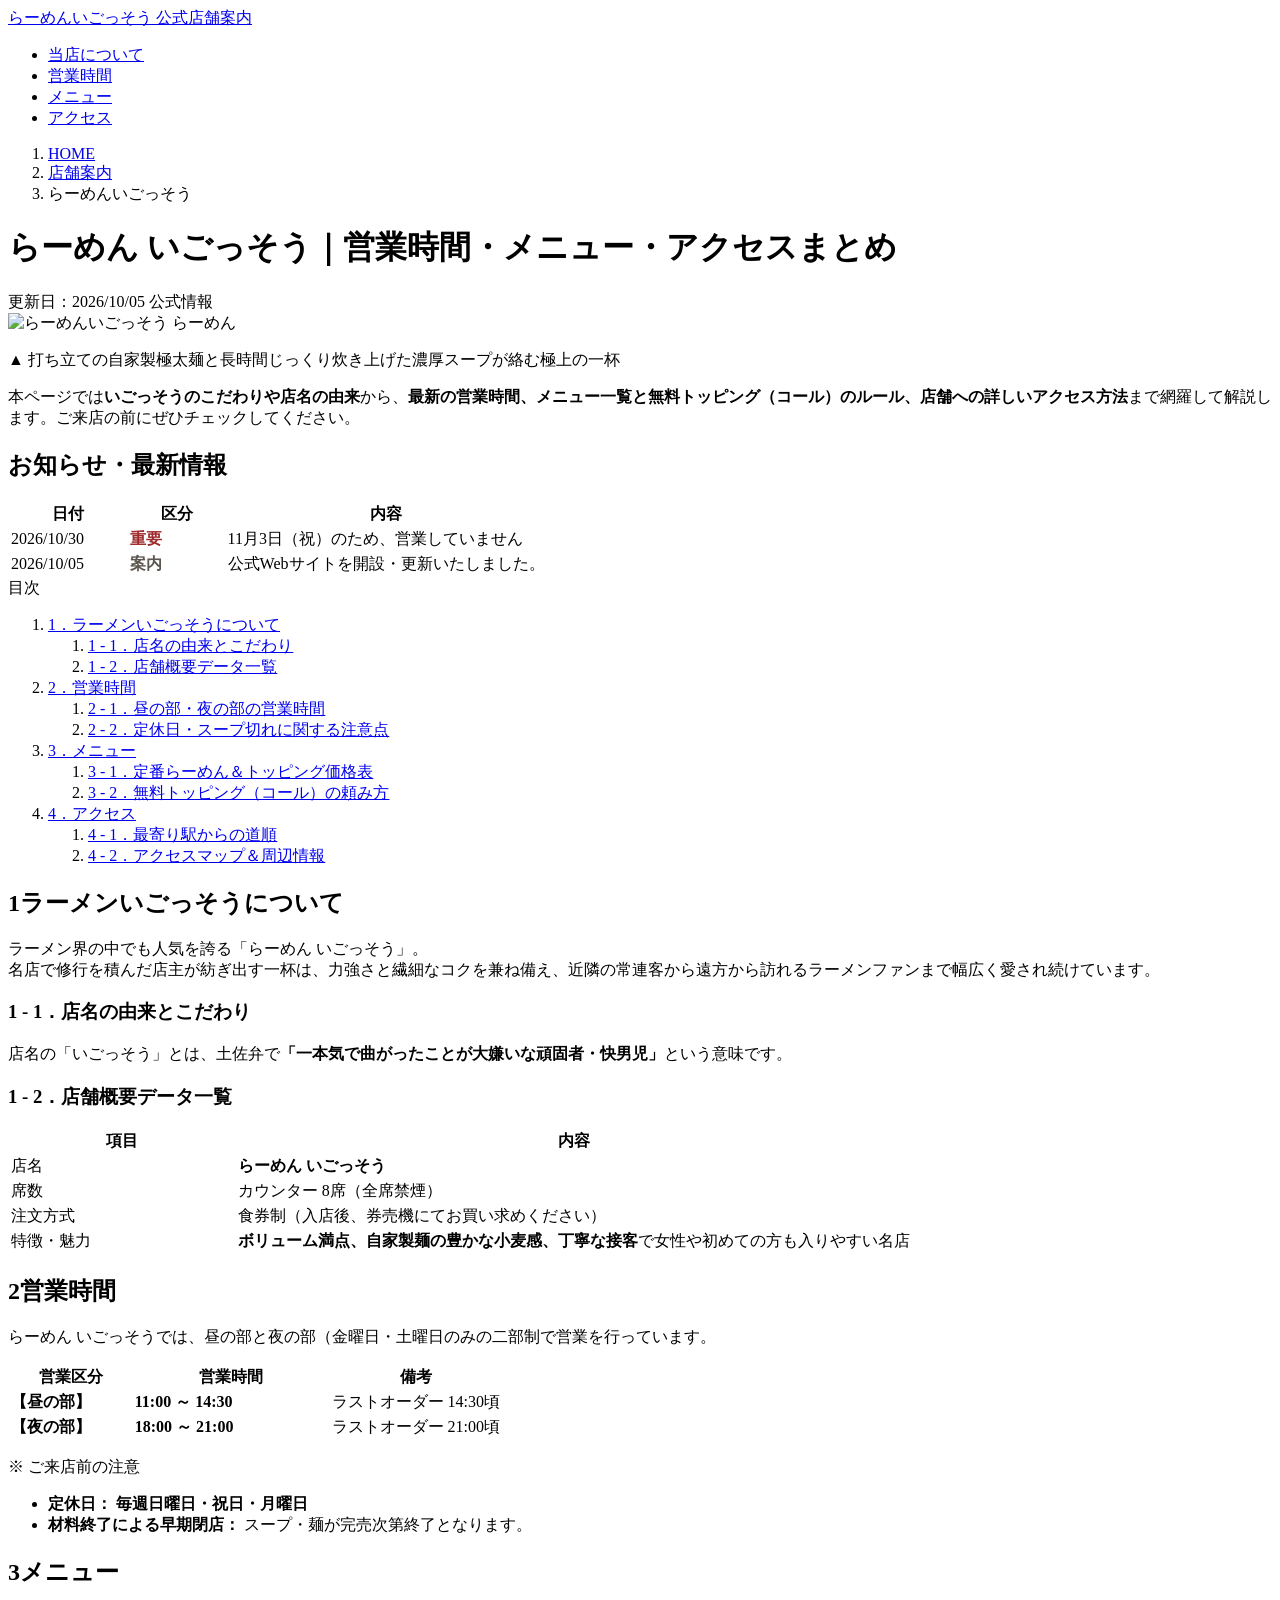
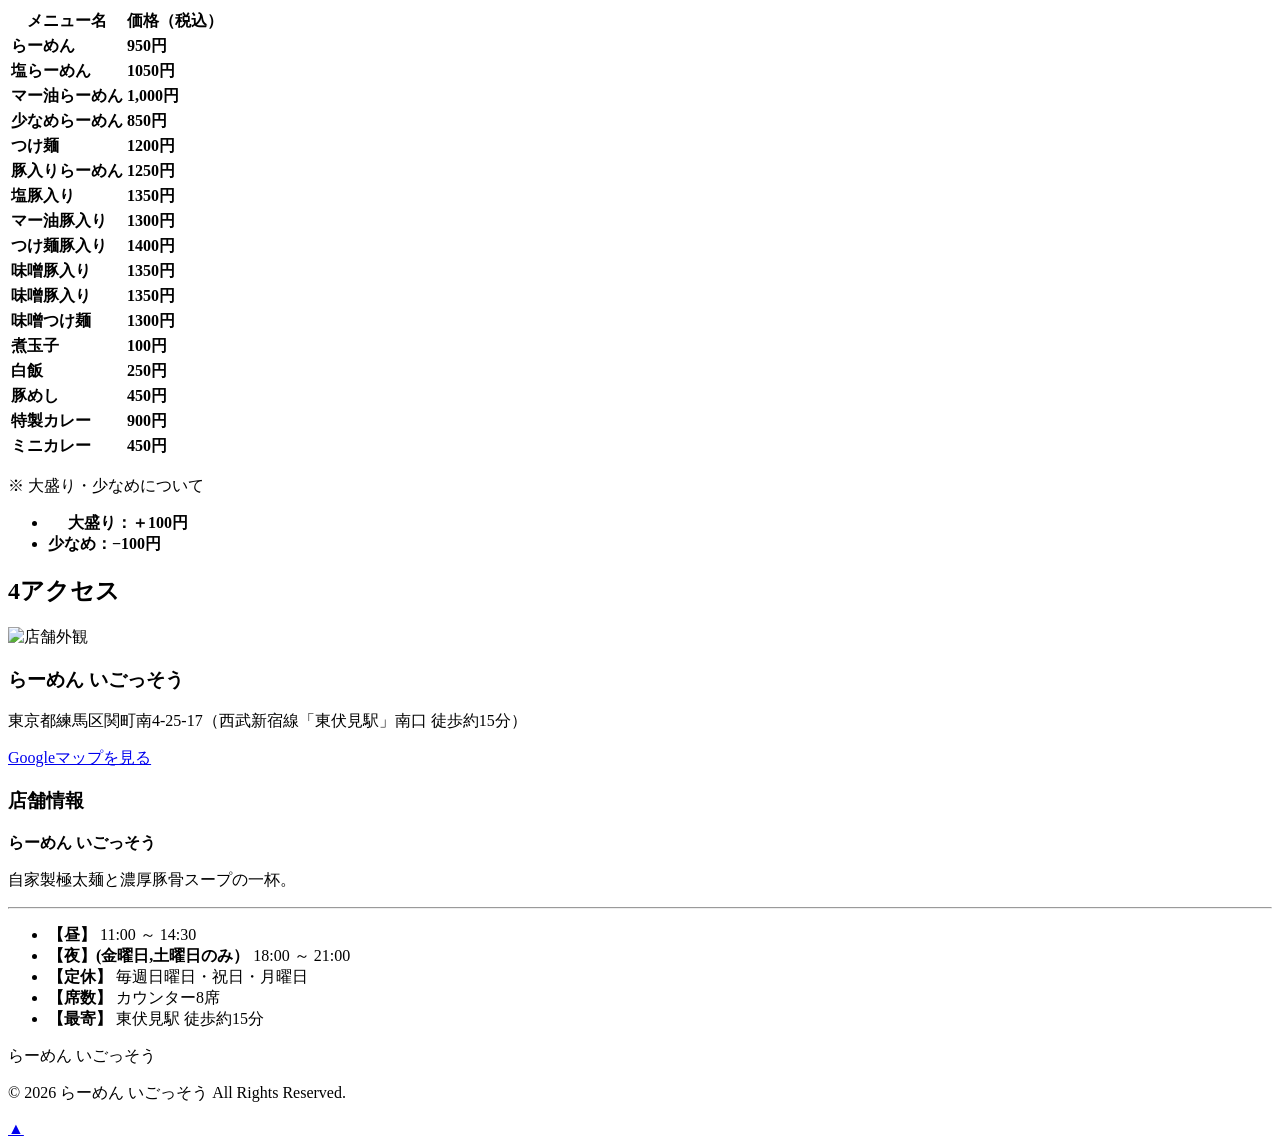
==== index.html @ 0388f0ac "Add files via upload" ====
<!DOCTYPE html>
<html lang="ja">
<head>
  <meta charset="UTF-8">
  <meta name="viewport" content="width=device-width, initial-scale=1.0">
  <meta name="description" content="ラーメンいごっそうの公式webサイトです。営業時間、メニュー、アクセス情報、その他臨時休業についての情報を提供します">
  <!-- ▼ ここを rel="stylesheet" に直しました！ ▼ -->
  <link rel="stylesheet" href="test.css">
  <title>らーめんいごっそう│営業時間・メニュー・アクセス公式案内</title>
</head>
<body>

  <header class="site-header">
    <div class="header-inner">
      <div class="site-logo">
        <a href="#">らーめんいごっそう <span class="logo-sub">公式店舗案内</span></a>
      </div>
      <nav class="header-nav">
        <ul>
          <li><a href="#topic-001">当店について</a></li>
          <li><a href="#topic-002">営業時間</a></li>
          <li><a href="#topic-003">メニュー</a></li>
          <li><a href="#topic-004">アクセス</a></li>
        </ul>
      </nav>
    </div>
  </header>

  <div class="wrapper">
    <main role="main" class="main-content">

      <!-- パンくずリスト -->
      <nav aria-label="breadcrumb">
        <ol class="breadcrumb">
          <li><a href="#">HOME</a></li>
          <li><a href="#">店舗案内</a></li>
          <li class="active">らーめんいごっそう</li>
        </ol>
      </nav>

      <h1 class="entry-title"><b>らーめん いごっそう｜営業時間・メニュー・アクセスまとめ</b></h1>

      <div class="entry-meta">
        <span class="meta-date">更新日：2026/10/05</span>
        <span class="meta-badge">公式情報</span>
      </div>

      <!-- アイキャッチ画像 -->
      <div class="eyecatch-image">
        <img src="https://cdn-ak.f.st-hatena.com/images/fotolife/t/thyself2005/20170317/20170317173328.jpg" alt="らーめんいごっそう らーめん">
        <p class="img-caption">▲ 打ち立ての自家製極太麺と長時間じっくり炊き上げた濃厚スープが絡む極上の一杯</p>
      </div>

      <div class="lead-box">
        <p>本ページでは<span class="highlight-red"><b>いごっそうのこだわりや店名の由来</b></span>から、<span class="highlight-red"><b>最新の営業時間、メニュー一覧と無料トッピング（コール）のルール、店舗への詳しいアクセス方法</b></span>まで網羅して解説します。ご来店の前にぜひチェックしてください。</p>
      </div>

   <div id="topic-news" class="anchor-target"></div>
      <h2 class="column-h2"><b>お知らせ・最新情報</b></h2>
      <div class="section-body">
        <div class="table-container">
          <table class="websitebuilder">
            <thead>
              <tr>
                <th style="width: 22%;">日付</th>
                <th style="width: 18%;">区分</th>
                <th>内容</th>
              </tr>
            </thead>
            <tbody>
              <!-- 【更新用】新しいお知らせはここ（tr）をコピーして一番上に追加してください -->
              <tr>
                <td><span class="meta-date">2026/10/30</span></td>
                <td><strong style="color:#9e2a2b">重要</span></td>
                <td>11月3日（祝）のため、営業していません</td>
              </tr>
              <!-- 【お知らせ 2件目】 -->
              
              <!-- 【お知らせ 3件目】 -->
              <tr>
                <td><span class="meta-date">2026/10/05</span></td>
                <td><strong style="color:#5c5750">案内</span></td>
                <td>公式Webサイトを開設・更新いたしました。</td>
              </tr>
            </tbody>
          </table>
        </div>
      </div>
      <!-- お知らせ欄-->         

      <!-- 目次 -->
      <div class="anchor-menu">
        <div class="mokuji-title">目次</div>
        <ol class="mokuji-list">
          <li>
            <a href="#topic-001">1．ラーメンいごっそうについて</a>
            <ol class="sub-menu">
              <li><a href="#topic-001-1">1 - 1．店名の由来とこだわり</a></li>
              <li><a href="#topic-001-2">1 - 2．店舗概要データ一覧</a></li>
            </ol>
          </li>
          <li>
            <a href="#topic-002">2．営業時間</a>
            <ol class="sub-menu">
              <li><a href="#topic-002-1">2 - 1．昼の部・夜の部の営業時間</a></li>
              <li><a href="#topic-002-2">2 - 2．定休日・スープ切れに関する注意点</a></li>
            </ol>
          </li>
          <li>
            <a href="#topic-003">3．メニュー</a>
            <ol class="sub-menu">
              <li><a href="#topic-003-1">3 - 1．定番らーめん＆トッピング価格表</a></li>
              <li><a href="#topic-003-2">3 - 2．無料トッピング（コール）の頼み方</a></li>
            </ol>
          </li>
          <li>
            <a href="#topic-004">4．アクセス</a>
            <ol class="sub-menu">
              <li><a href="#topic-004-1">4 - 1．最寄り駅からの道順</a></li>
              <li><a href="#topic-004-2">4 - 2．アクセスマップ＆周辺情報</a></li>
            </ol>
          </li>
        </ol>
      </div>

      <!-- 01 ラーメンいごっそうについて -->
      <div id="topic-001" class="anchor-target"></div>
      <h2 class="column-h2"><span>1</span><b>ラーメンいごっそうについて</b></h2>
      <div class="section-body">
        <p class="article-text">
          ラーメン界の中でも人気を誇る「らーめん いごっそう」。<br>
          名店で修行を積んだ店主が紡ぎ出す一杯は、力強さと繊細なコクを兼ね備え、近隣の常連客から遠方から訪れるラーメンファンまで幅広く愛され続けています。
        </p>

        <h3 id="topic-001-1" class="column-h3"><b>1 - 1．店名の由来とこだわり</b></h3>
        <p class="article-text">
          店名の「いごっそう」とは、土佐弁で<span class="highlight-red"><b>「一本気で曲がったことが大嫌いな頑固者・快男児」</b></span>という意味です。
        </p>

        <h3 id="topic-001-2" class="column-h3"><b>1 - 2．店舗概要データ一覧</b></h3>
        <div class="table-container">
          <table class="websitebuilder">
            <thead>
              <tr>
                <th style="width: 25%;">項目</th>
                <th>内容</th>
              </tr>
            </thead>
            <tbody>
              <tr>
                <td>店名</td>
                <td><strong>らーめん いごっそう</strong></td>
              </tr>
              <tr>
                <td>席数</td>
                <td>カウンター 8席（全席禁煙）</td>
              </tr>
              <tr>
                <td>注文方式</td>
                <td>食券制（入店後、券売機にてお買い求めください）</td>
              </tr>
              <tr>
                <td>特徴・魅力</td>
                <td><span class="highlight-red"><b>ボリューム満点、自家製麺の豊かな小麦感、丁寧な接客</b></span>で女性や初めての方も入りやすい名店</td>
              </tr>
            </tbody>
          </table>
        </div>
      </div>

      <!-- 02 営業時間 -->
      <div id="topic-002" class="anchor-target"></div>
      <h2 class="column-h2"><span>2</span><b>営業時間</b></h2>
      <div class="section-body">
        <p class="article-text">
          らーめん いごっそうでは、昼の部と夜の部（金曜日・土曜日のみの二部制で営業を行っています。
        </p>

        <div class="table-container">
          <table class="websitebuilder">
            <thead>
              <tr>
                <th style="width: 25%;">営業区分</th>
                <th style="width: 40%;">営業時間</th>
                <th>備考</th>
              </tr>
            </thead>
            <tbody>
              <tr>
                <td><strong>【昼の部】</strong></td>
                <td><span class="text-large"><strong>11:00  ～ 14:30</strong></span></td>
                <td>ラストオーダー 14:30頃</td>
              </tr>
              <tr>
                <td><strong>【夜の部】</strong></td>
                <td><span class="text-large"><strong>18:00 ～ 21:00</strong></span></td>
                <td>ラストオーダー 21:00頃</td>
              </tr>
            </tbody>
          </table>
        </div>

        <div class="callout-box warning">
          <p class="callout-title">※ ご来店前の注意</p>
          <ul class="callout-list">
            <li><strong>定休日：</strong> <span class="highlight-red"><b>毎週日曜日・祝日・月曜日</b></span></li>
            <li><strong>材料終了による早期閉店：</strong> スープ・麺が完売次第終了となります。</li>
          </ul>
        </div>
      </div>

      <!-- 03 メニュー -->
      <div id="topic-003" class="anchor-target"></div>
      <h2 class="column-h2"><span>3</span><b>メニュー</b></h2>
      <div class="section-body">
        <div class="table-container">
          <table class="websitebuilder">
            <thead>
              <tr>
                <th>メニュー名</th>
                <th>価格（税込）</th>
              </tr>
            </thead>
            <tbody>
              <tr>
                <td><strong>らーめん</strong></td>
                <td><strong class="price-text">950円</strong></td> 
              </tr>
              <tr>
              <td><strong>塩らーめん</strong></td>
                <td><strong class="price-text">1050円</strong></td>
              </tr>
              <tr>
                <td><strong>マー油らーめん</strong></td>
                <td><strong class="price-text">1,000円</strong></td>
              </tr>
              <tr>
                <td><strong>少なめらーめん</strong></td>
                <td><strong class="price-text">
                  850円</strong></td>
              </tr>
              <tr>
                <td><strong>つけ麺</strong></td>
                <td><strong class="price-text">1200円</strong></td>
              </tr>
              <tr>
                <td><strong>豚入りらーめん</strong></td>
                <td><strong class="price-text">1250円</strong></td> 
              </tr>
              <tr>
                <td><strong>塩豚入り</strong></td>
                <td><strong class="price-text">1350円</strong></td> 
              </tr>
              <tr>
                <td><strong>マー油豚入り</strong></td>
                <td><strong class="price-text">1300円</strong></td> 
              </tr>
              <tr>
                <td><strong>つけ麺豚入り</strong></td>
                <td><strong class="price-text">1400円</strong></td> 
              </tr>
              <tr>
                <td><strong>味噌豚入り</strong></td>
                <td><strong class="price-text">1350円</strong></td> 
              </tr>
              <tr>
                <td><strong>味噌豚入り</strong></td>
                <td><strong class="price-text">1350円</strong></td> 
              </tr>
              <tr>
                <td><strong>味噌つけ麺</strong></td>
                <td><strong class="price-text">1300円</strong></td> 
              </tr>
              <tr>
                <td><strong>煮玉子</strong></td>
                <td><strong class="price-text">100円</strong></td> 
              </tr>
              <tr>
                <td><strong>白飯</strong></td>
                <td><strong class="price-text">250円</strong></td> 
              </tr>
              <tr>
                <td><strong>豚めし</strong></td>
                <td><strong class="price-text">450円</strong></td> 
              </tr>
              <tr>
                <td><strong>特製カレー</strong></td>
                <td><strong class="price-text">900円</strong></td> 
              </tr>
              <tr>
                <td><strong>ミニカレー</strong></td>
                <td><strong class="price-text">450円</strong></td> 
              </tr>
            </tbody>
          </table>
        </div>
      </div>

<div class="callout-box warning">
          <p class="callout-title">※ 大盛り・少なめについて</p>
          <ul class="callout-list">
            <li><strong class="prie red">　
            
            大盛り：＋100円</strong> </li>
            <li><strong class="price red">少なめ：−100円</strong> </li>
          </ul>
        </div>
      

      <!-- 04 アクセス -->
      <div id="topic-004" class="anchor-target"></div>
      <h2 class="column-h2"><span>4</span><b>アクセス</b></h2>
      <div class="section-body">
        <div class="map-card">
          <div class="map-card-inner">
            <div class="map-icon">
  <img src="https://kannasekkotuin.com/wp-content/uploads/2025/03/1dcb89fc97771aee9d8a23d0d60f85a1-scaled.jpg"
 alt="店舗外観">
</div>
            <div class="map-text">
              <h3>らーめん いごっそう</h3>
              <p>東京都練馬区関町南4-25-17（西武新宿線「東伏見駅」南口 徒歩約15分）</p>
            </div>
            <a href="https://maps.google.com/?q=東京都練馬区関町南4－25－17+らーめんいごっそう" target="_blank" rel="noopener noreferrer" class="btn-primary">Googleマップを見る</a>
          </div>
        </div>
      </div>

    </main>

    <!-- サイドバー -->
    <aside class="sidebar">
      <div class="sidebar-widget shop-widget">
        <h3 class="widget-title">店舗情報</h3>
        <p class="shop-name"><strong>らーめん いごっそう</strong></p>
        <p class="shop-desc">自家製極太麺と濃厚豚骨スープの一杯。</p>
        <hr>
        <ul class="shop-summary-list">
          <li><strong>【昼】</strong> 11:00 ～ 14:30</li>
          <li><strong>【夜】(金曜日,土曜日のみ）</strong> 18:00 ～ 21:00</li>
          <li><strong>【定休】</strong> 毎週日曜日・祝日・月曜日</li>
          <li><strong>【席数】</strong> カウンター8席</li>
          <li><strong>【最寄】</strong> 東伏見駅 徒歩約15分</li>
        </ul>
      </div>
    </aside>
  </div>

  <footer class="site-footer">
    <div class="footer-inner">
      <p class="footer-title">らーめん いごっそう</p>
      <p class="copyright">&copy; 2026 らーめん いごっそう All Rights Reserved.</p>
    </div>
  </footer>

  <a href="#" class="back-to-top" aria-label="ページトップへ戻る">▲</a>
<script>
  window.addEventListener('scroll', () => {
    const backToTopBtn = document.querySelector('.back-to-top');
    if (backToTopBtn) {
      if (window.scrollY > 300) {
        backToTopBtn.classList.add('is-active');
      } else {
        backToTopBtn.classList.remove('is-active');
      }
    }
  });
</script>
</body>
</html>
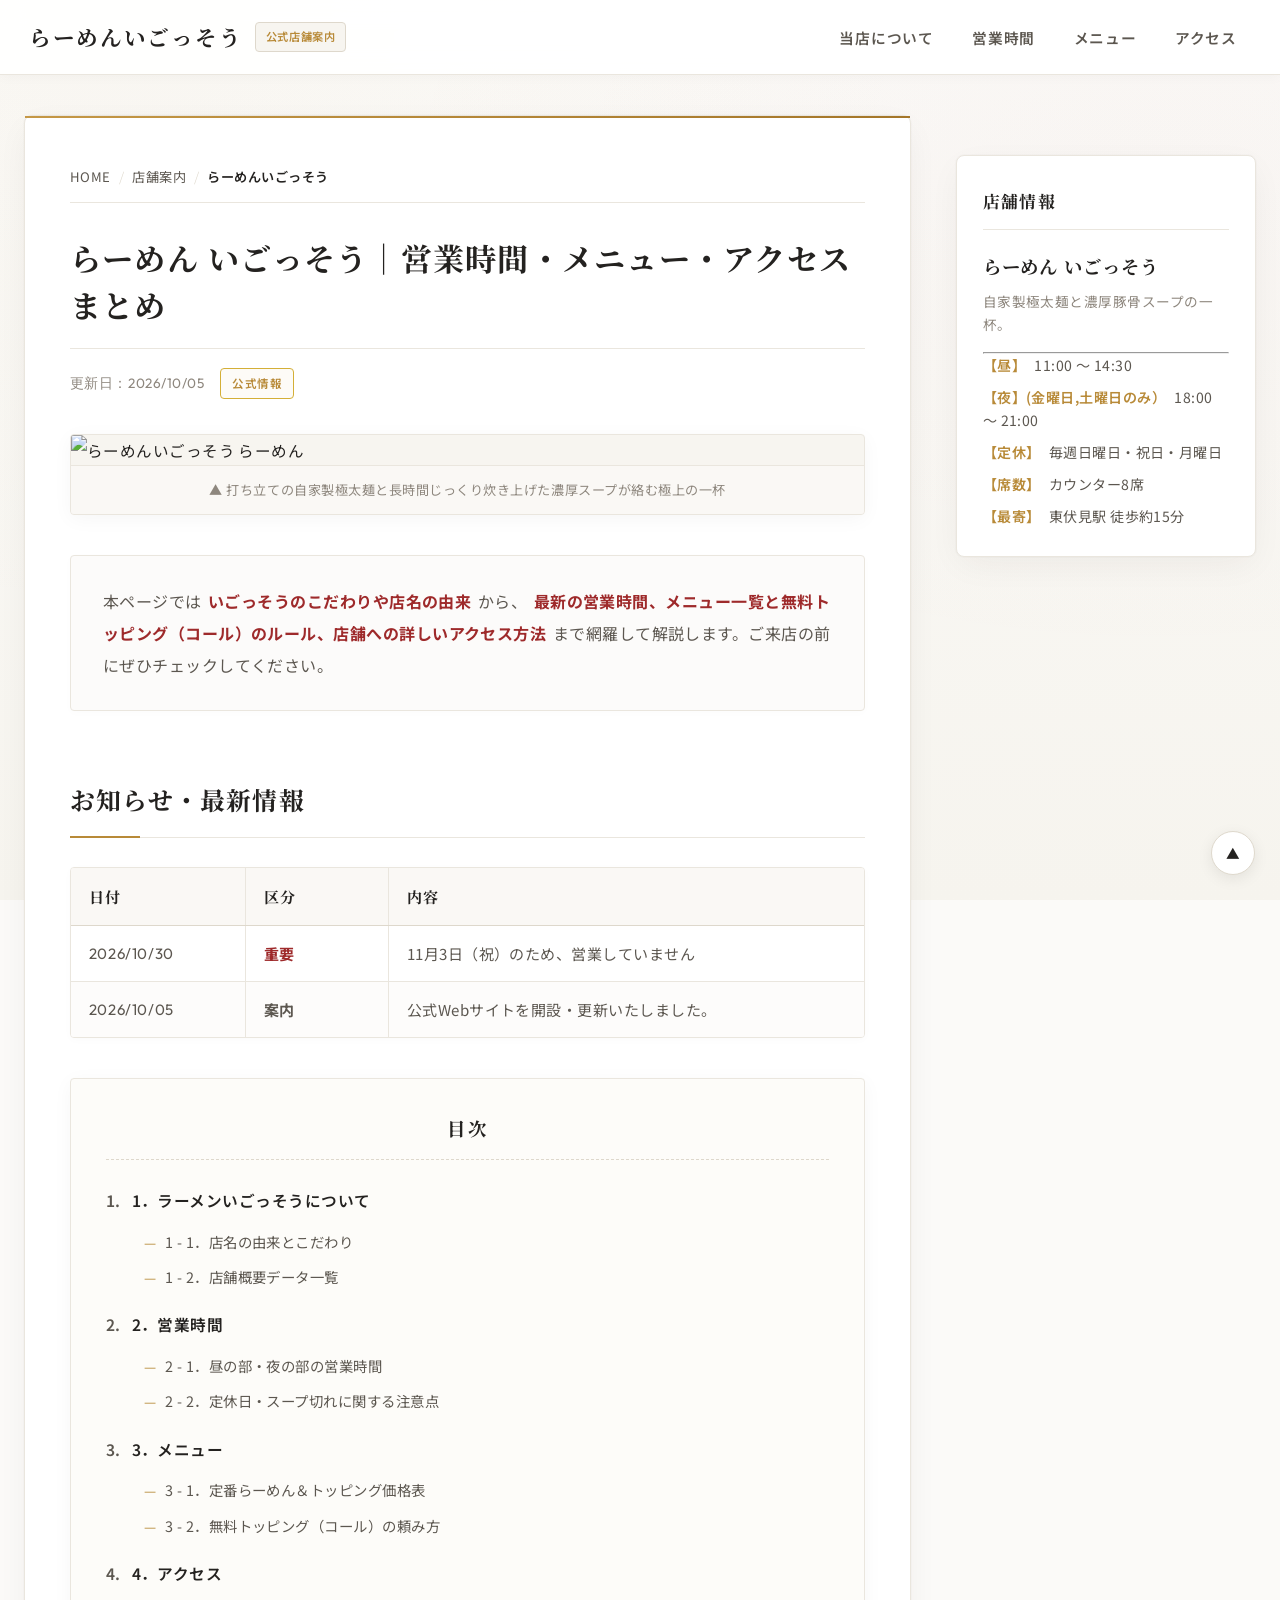
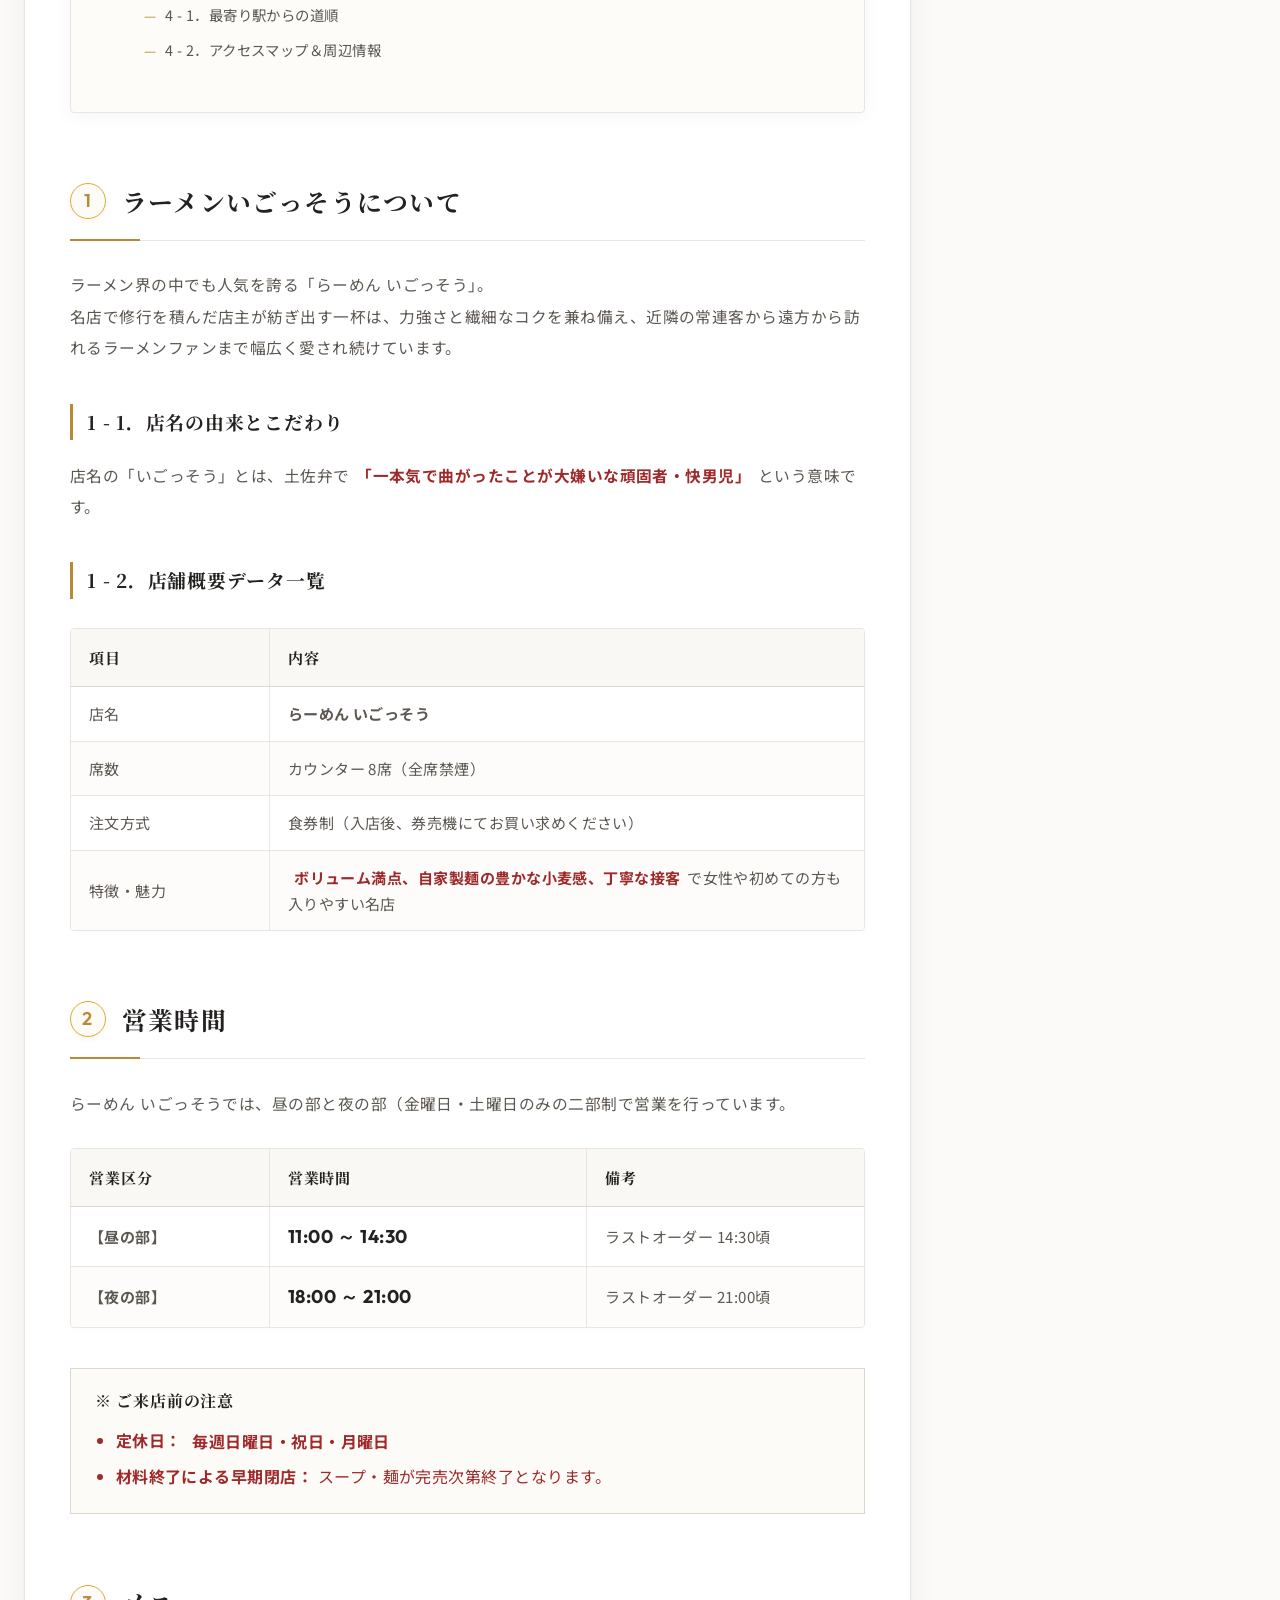
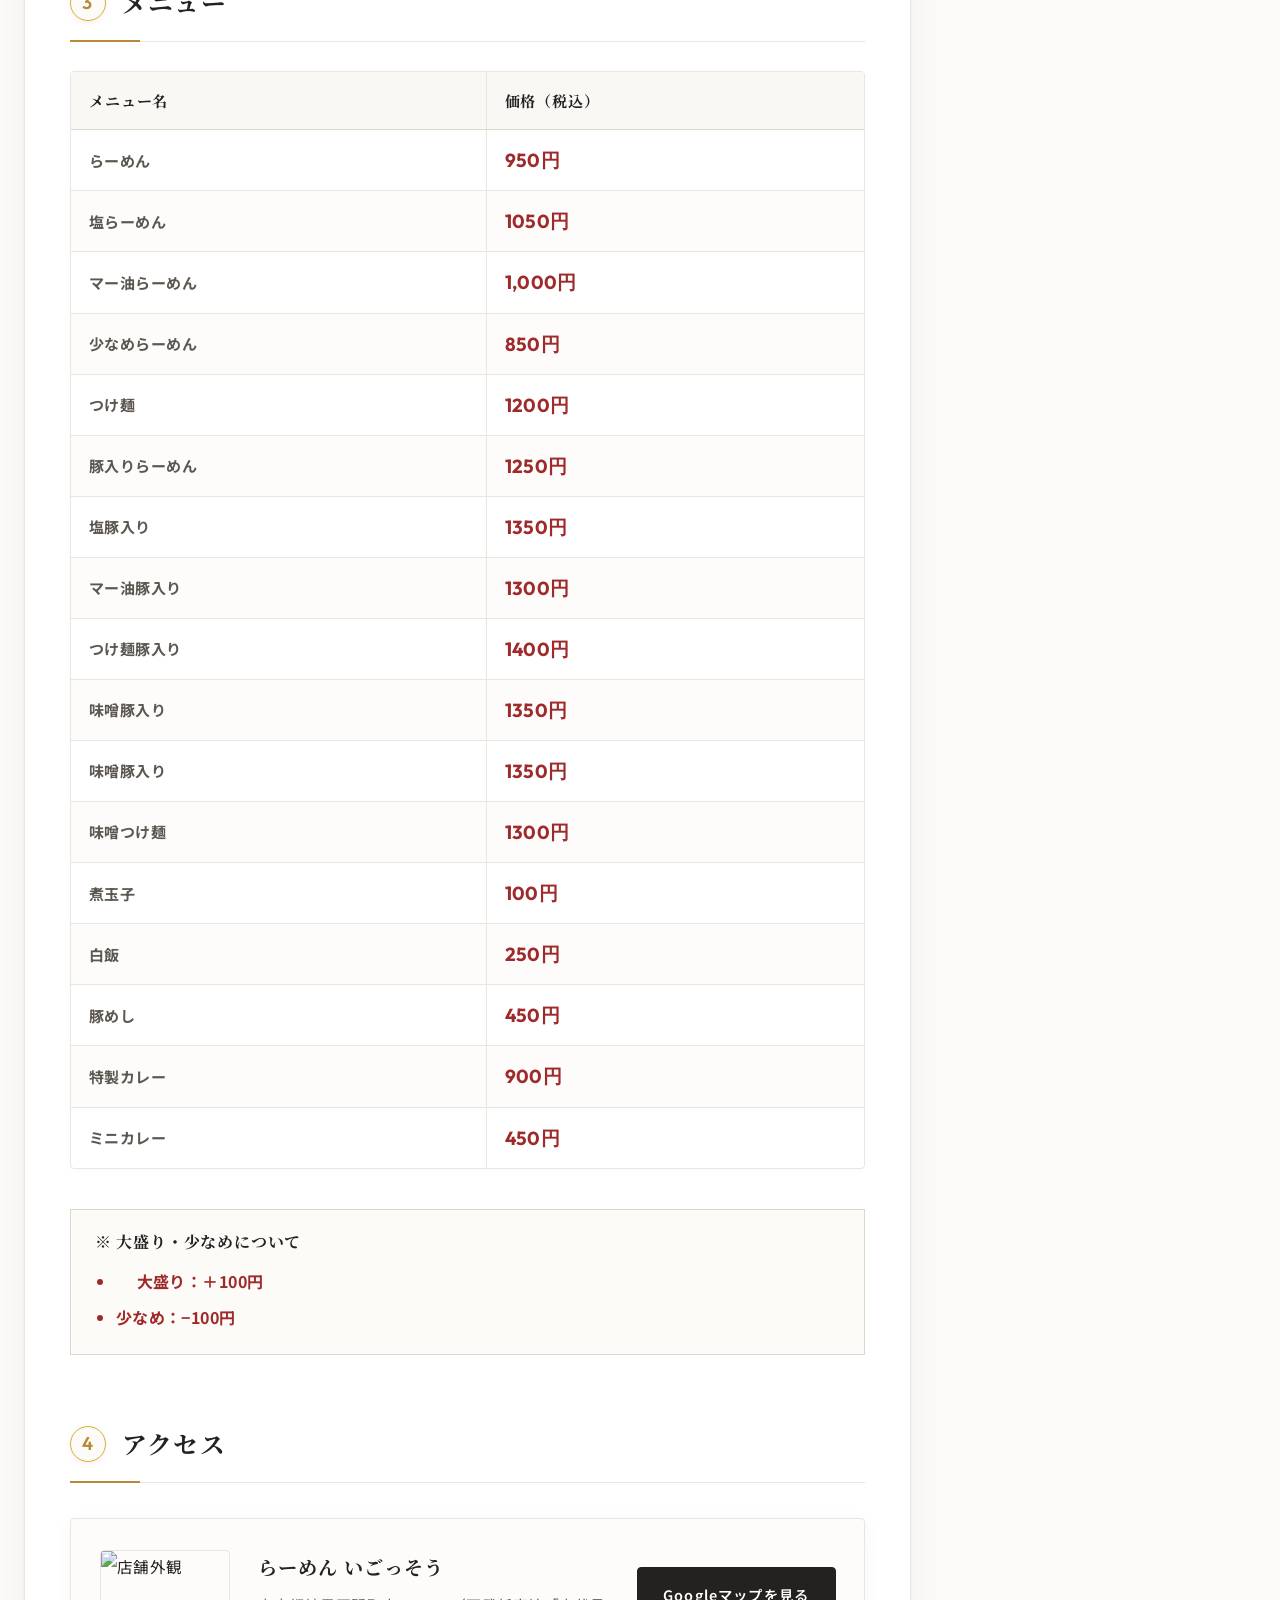
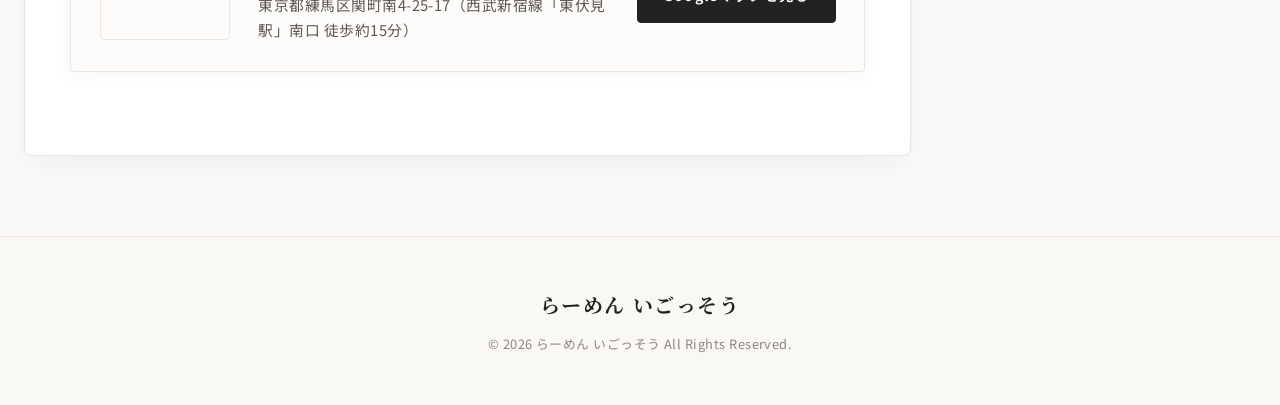
==== commit d991c1fb: "Update index.html" ====
--- a/index.html
+++ b/index.html
@@ -1,6 +1,7 @@
 <!DOCTYPE html>
 <html lang="ja">
 <head>
+  <meta name="google-site-verification" content="Fvrc0hSzCQ6peqxzQMljZMR1EvximiOXz6MnvgybzQM" />
   <meta charset="UTF-8">
   <meta name="viewport" content="width=device-width, initial-scale=1.0">
   <meta name="description" content="ラーメンいごっそうの公式webサイトです。営業時間、メニュー、アクセス情報、その他臨時休業についての情報を提供します">
--- a/test.css
+++ b/test.css
@@ -0,0 +1,1899 @@
+@charset "UTF-8";
+
+/* ===================================================
+   らーめん いごっそう - 上品・白基調・和モダンプレミアムデザイン
+   =================================================== */
+
+/* Google Fontsの読み込み（優美な明朝体：Noto Serif JP、繊細な欧文：Cormorant Garamond & Outfit） */
+@import url('https://fonts.googleapis.com/css2?family=Cormorant+Garamond:wght@600;700&family=Noto+Sans+JP:wght@400;500;700&family=Noto+Serif+JP:wght@500;700;900&family=Outfit:wght@500;600;700&display=swap');
+
+/* ---------------------------------------------------
+   CSSカスタムプロパティ（上品な白と真鍮ゴールドのカラーパレット）
+   --------------------------------------------------- */
+:root {
+  /* 背景カラー（上質な生成り・白・アイボリー） */
+  --bg-body: #fbfaf8;
+  --bg-card: #ffffff;
+  --bg-card-sub: #f7f5f0;
+  --bg-card-hover: #f3f0e8;
+  --bg-glass: rgba(255, 255, 255, 0.92);
+
+  /* ボーダー・繊細なライン */
+  --border-subtle: #eae6de;
+  --border-light: #ded8cc;
+  --border-gold: #d4af37;
+
+  /* 上品で落ち着いた濃墨色のテキストカラー */
+  --text-main: #242220;
+  --text-sub: #5c5750;
+  --text-muted: #8e877e;
+
+  /* 格調高いアクセントカラー（真鍮ゴールド & 深紅） */
+  --accent-gold: #b88a38;
+  --accent-gold-light: #d6a854;
+  --accent-gradient-gold: linear-gradient(135deg, #c59846 0%, #a47629 100%);
+  --accent-red: #9e2a2b;
+  --accent-red-soft: #fcf1f1;
+
+  /* 上品でやわらかな陰影 */
+  --shadow-subtle: 0 4px 20px rgba(0, 0, 0, 0.04);
+  --shadow-card: 0 10px 35px -5px rgba(50, 40, 30, 0.06), 0 0 1px 1px rgba(0, 0, 0, 0.02);
+  --shadow-gold: 0 4px 18px rgba(184, 138, 56, 0.2);
+
+  /* 角丸（控えめで上品なカーブ） */
+  --radius-sm: 4px;
+  --radius-md: 8px;
+  --radius-lg: 12px;
+  --radius-full: 9999px;
+
+  /* フォント指定 */
+  --font-base: 'Noto Sans JP', -apple-system, BlinkMacSystemFont, "Segoe UI", sans-serif;
+  --font-serif: 'Noto Serif JP', "Yu Mincho", "Hiragino Mincho ProN", serif;
+  --font-numeric: 'Outfit', 'Cormorant Garamond', serif;
+}
+
+/* ===================================================
+   ベースリセット & スクロール設定
+   =================================================== */
+html {
+  scroll-behavior: smooth;
+  color-scheme: light;
+}
+
+*, *::before, *::after {
+  box-sizing: border-box;
+  margin: 0;
+  padding: 0;
+}
+
+body {
+  font-family: var(--font-base);
+  color: var(--text-main);
+  background-color: var(--bg-body);
+  /* 和紙のような微かなグラデーションと温かみ */
+  background-image: 
+    radial-gradient(ellipse at 10% 0%, rgba(184, 138, 56, 0.03) 0%, transparent 50%),
+    radial-gradient(ellipse at 90% 20%, rgba(158, 42, 43, 0.02) 0%, transparent 50%),
+    linear-gradient(to bottom, #fbfaf8, #f6f4ee);
+  background-attachment: fixed;
+  line-height: 1.95;
+  font-size: 15.5px;
+  letter-spacing: 0.03em;
+  -webkit-font-smoothing: antialiased;
+}
+
+/* 上品なスクロールバー */
+::-webkit-scrollbar {
+  width: 8px;
+}
+::-webkit-scrollbar-track {
+  background: var(--bg-body);
+}
+::-webkit-scrollbar-thumb {
+  background: #ded8cc;
+  border-radius: var(--radius-full);
+}
+::-webkit-scrollbar-thumb:hover {
+  background: var(--accent-gold);
+}
+
+a {
+  color: var(--accent-gold);
+  text-decoration: none;
+  transition: all 0.25s ease;
+}
+
+a:hover {
+  color: var(--accent-red);
+}
+
+img {
+  max-width: 100%;
+  height: auto;
+  display: block;
+}
+
+.anchor-target {
+  display: block;
+  position: relative;
+  top: -90px;
+  visibility: hidden;
+}
+
+/* ===================================================
+   ヘッダー（透け感のある洗練された白ガラス）
+   =================================================== */
+.site-header {
+  position: sticky;
+  top: 0;
+  z-index: 1000;
+  background-color: var(--bg-glass);
+  backdrop-filter: blur(12px);
+  -webkit-backdrop-filter: blur(12px);
+  border-bottom: 1px solid var(--border-subtle);
+  box-shadow: 0 2px 12px rgba(0, 0, 0, 0.03);
+}
+
+.header-inner {
+  max-width: auto;
+  margin: 0 auto;
+  padding: 1rem 1.8rem;
+  display: flex;
+  justify-content: space-between;
+  align-items: center;
+}
+
+.site-logo a {
+  font-family: var(--font-serif);
+  font-size: 1.35rem;
+  font-weight: 700;
+  color: var(--text-main);
+  display: flex;
+  align-items: center;
+  gap: 0.8rem;
+  letter-spacing: 0.08em;
+}
+
+.site-logo a:hover {
+  color: var(--accent-gold);
+}
+
+.logo-sub {
+  font-family: var(--font-base);
+  font-size: 0.7rem;
+  font-weight: 600;
+  background: var(--bg-card-sub);
+  color: var(--accent-gold);
+  border: 1px solid var(--border-light);
+  padding: 0.2rem 0.6rem;
+  border-radius: var(--radius-sm);
+  letter-spacing: 0.06em;
+}
+
+.header-nav ul {
+  list-style: none;
+  display: flex;
+  gap: 0.6rem;
+}
+
+.header-nav a {
+  font-size: 0.92rem;
+  font-weight: 600;
+  color: var(--text-sub);
+  padding: 0.5rem 0.9rem;
+  border-radius: var(--radius-sm);
+  position: relative;
+  letter-spacing: 0.05em;
+  transition: all 0.2s ease;
+}
+
+.header-nav a:hover {
+  color: var(--accent-gold);
+  background: rgba(184, 138, 56, 0.05);
+}
+
+.header-nav a::after {
+  content: "";
+  position: absolute;
+  bottom: 4px;
+  left: 50%;
+  width: 0;
+  height: 1.5px;
+  background: var(--accent-gold);
+  transition: all 0.25s ease;
+  transform: translateX(-50%);
+}
+
+.header-nav a:hover::after {
+  width: 60%;
+}
+
+/* ===================================================
+   レイアウト構成
+   =================================================== */
+.wrapper {
+  max-width: auto;
+  margin: 2.5rem auto 5rem;
+  padding: 0 1.5rem;
+  display: grid;
+  grid-template-columns: minmax(0, 1fr) 300px;
+  gap: 2.8rem;
+  align-items: start;
+}
+
+.main-content {
+  background-color: var(--bg-card);
+  border: 1px solid var(--border-subtle);
+  border-radius: var(--radius-md);
+  padding: 3rem 2.8rem;
+  box-shadow: var(--shadow-card);
+  position: relative;
+}
+
+/* 上部の極細ゴールドアクセントライン */
+.main-content::before {
+  content: "";
+  position: absolute;
+  top: 0;
+  left: 0;
+  right: 0;
+  height: 2px;
+  background: var(--accent-gradient-gold);
+}
+
+/* ===================================================
+   パンくずリスト
+   =================================================== */
+.breadcrumb {
+  list-style: none;
+  display: flex;
+  flex-wrap: wrap;
+  align-items: center;
+  gap: 0.5rem;
+  font-size: 0.82rem;
+  color: var(--text-muted);
+  margin-bottom: 2rem;
+  padding-bottom: 0.8rem;
+  border-bottom: 1px solid var(--border-subtle);
+}
+
+.breadcrumb a {
+  color: var(--text-sub);
+}
+
+.breadcrumb a:hover {
+  color: var(--accent-gold);
+}
+
+.breadcrumb li + li::before {
+  content: "/";
+  margin-right: 0.5rem;
+  color: var(--border-light);
+  font-weight: 300;
+}
+
+.breadcrumb li.active {
+  color: var(--text-main);
+  font-weight: 600;
+}
+
+/* ===================================================
+   記事タイトル & メタ情報
+   =================================================== */
+.entry-title {
+  font-family: var(--font-serif);
+  font-size: 1.95rem;
+  font-weight: 700;
+  color: var(--text-main);
+  line-height: 1.5;
+  letter-spacing: 0.04em;
+  margin-bottom: 1.2rem;
+  padding-bottom: 1.2rem;
+  border-bottom: 1px solid var(--border-subtle);
+}
+
+.entry-title b {
+  font-weight: 700;
+}
+
+.entry-meta {
+  display: flex;
+  justify-content: flex-start;
+  align-items: center;
+  gap: 1rem;
+  margin-bottom: 2.2rem;
+  font-size: 0.85rem;
+  color: var(--text-muted);
+}
+
+.meta-date {
+  font-family: var(--font-numeric);
+  letter-spacing: 0.04em;
+}
+
+.meta-badge {
+  background: #fdfbf7;
+  color: var(--accent-gold);
+  border: 1px solid var(--border-gold);
+  padding: 0.18rem 0.65rem;
+  border-radius: var(--radius-sm);
+  font-weight: 600;
+  font-size: 0.72rem;
+  letter-spacing: 0.06em;
+}
+
+/* ===================================================
+   アイキャッチ画像
+   =================================================== */
+.eyecatch-image {
+  margin-bottom: 2.5rem;
+  border-radius: var(--radius-sm);
+  overflow: hidden;
+  border: 1px solid var(--border-subtle);
+  background: var(--bg-card-sub);
+  box-shadow: var(--shadow-subtle);
+}
+
+.eyecatch-image img {
+  width: 100%;
+  max-height: 440px;
+  object-fit: cover;
+  transition: transform 0.6s cubic-bezier(0.16, 1, 0.3, 1);
+}
+
+.eyecatch-image:hover img {
+  transform: scale(1.02);
+}
+
+.img-caption {
+  font-size: 0.82rem;
+  color: var(--text-muted);
+  text-align: center;
+  padding: 0.7rem 1rem;
+  background-color: #faf8f5;
+  border-top: 1px solid var(--border-subtle);
+  letter-spacing: 0.04em;
+}
+
+/* ===================================================
+   リード文
+   =================================================== */
+.lead-box {
+  background: #fcfbfa;
+  border: 1px solid var(--border-subtle);
+  border-left: 1px solid var(--border-subtle); /* ← 左の太い線を普通の細い線に変更 */
+  padding: 1.8rem 2rem;
+  border-radius: var(--radius-sm);             /* ← 四隅の角丸をきれいに統一 */
+  margin-bottom: 3.5rem;
+  box-shadow: 0 2px 10px rgba(0, 0, 0, 0.015);
+}
+
+.lead-box p {
+  color: var(--text-sub);
+  font-size: 1rem;
+  line-height: 2;
+}
+
+/* ===================================================
+   目次（お品書き風の洗練されたインデックス）
+   =================================================== */
+.anchor-menu {
+  background: #fdfcf9;
+  border: 1px solid var(--border-subtle);
+  border-radius: var(--radius-sm);
+  padding: 2rem 2.2rem;
+  margin-bottom: 4rem;
+  box-shadow: var(--shadow-subtle);
+  position: relative;
+}
+
+.mokuji-title {
+  font-family: var(--font-serif);
+  font-size: 1.15rem;
+  font-weight: 700;
+  color: var(--text-main);
+  text-align: center;
+  padding-bottom: 0.8rem;
+  margin-bottom: 1.4rem;
+  border-bottom: 1px dashed var(--border-light);
+  letter-spacing: 0.15em;
+}
+
+.mokuji-list {
+  padding-left: 1.2rem;
+}
+
+.mokuji-list > li {
+  font-size: 0.98rem;
+  font-weight: 600;
+  margin-bottom: 1rem;
+  color: var(--text-sub);
+}
+
+.mokuji-list > li > a {
+  color: var(--text-main);
+  display: inline-block;
+  padding: 0.2rem 0.4rem;
+  transition: all 0.2s ease;
+}
+
+.mokuji-list > li > a:hover {
+  color: var(--accent-gold);
+  transform: translateX(3px);
+}
+
+.sub-menu {
+  list-style-type: none;
+  padding-left: 1.2rem;
+  margin-top: 0.5rem;
+}
+
+.sub-menu li {
+  font-size: 0.9rem;
+  font-weight: 400;
+  margin-bottom: 0.45rem;
+  position: relative;
+}
+
+.sub-menu li a {
+  color: var(--text-sub);
+  display: inline-block;
+  transition: all 0.2s ease;
+}
+
+.sub-menu li a:hover {
+  color: var(--accent-gold);
+  transform: translateX(3px);
+}
+
+.sub-menu li::before {
+  content: "—";
+  color: var(--accent-gold);
+  margin-right: 0.5rem;
+  font-size: 0.85rem;
+}
+
+/* ===================================================
+   セクション見出し（上品なヘアラインとナンバリング）
+   =================================================== */
+.column-h2 {
+  font-family: var(--font-serif);
+  font-size: 1.55rem;
+  font-weight: 700;
+  color: var(--text-main);
+  display: flex;
+  align-items: center;
+  gap: 1rem;
+  padding-bottom: 0.9rem;
+  margin-top: 4rem;
+  margin-bottom: 1.8rem;
+  position: relative;
+  border-bottom: 1px solid var(--border-subtle);
+  letter-spacing: 0.05em;
+}
+
+.column-h2::after {
+  content: "";
+  position: absolute;
+  bottom: -1px;
+  left: 0;
+  width: 70px;
+  height: 2px;
+  background: var(--accent-gold);
+}
+
+.column-h2 span {
+  display: inline-flex;
+  justify-content: center;
+  align-items: center;
+  width: 36px;
+  height: 36px;
+  background: #fdfbf7;
+  color: var(--accent-gold);
+  font-family: var(--font-numeric);
+  font-size: 1.15rem;
+  font-weight: 600;
+  border-radius: 50%;
+  border: 1px solid var(--border-gold);
+  box-shadow: 0 2px 6px rgba(184, 138, 56, 0.1);
+  flex-shrink: 0;
+}
+
+.column-h3 {
+  font-family: var(--font-serif);
+  font-size: 1.18rem;
+  font-weight: 700;
+  color: var(--text-main);
+  border-left: 3px solid var(--accent-gold);
+  padding-left: 0.9rem;
+  margin: 2.5rem 0 1.2rem;
+  letter-spacing: 0.04em;
+}
+
+.article-text {
+  margin-bottom: 1.8rem;
+  color: var(--text-sub);
+  font-size: 0.98rem;
+  line-height: 2;
+}
+
+/* 上品なハイライト */
+.highlight-red {
+  color: var(--accent-red);
+  padding: 0.1rem 0.4rem;
+  border-radius: 2px;
+   font-weight: 600;
+}
+
+.text-large {
+  font-family: var(--font-numeric);
+  font-size: 1.15rem;
+  font-weight: 600;
+  color: var(--text-main);
+}
+
+.price-text {
+  font-family: var(--font-numeric);
+  font-size: 1.18rem;
+  font-weight: 700;
+  color: var(--accent-red);
+  letter-spacing: 0.02em;
+}
+
+/* ===================================================
+   テーブル（お品書きを思わせる清潔で端正な表組み）
+   =================================================== */
+.table-container {
+  width: 100%;
+  overflow-x: auto;
+  margin: 1.8rem 0 2.5rem;
+  border: 1px solid var(--border-subtle);
+  border-radius: var(--radius-sm);
+  background: #ffffff;
+  box-shadow: 0 2px 8px rgba(0, 0, 0, 0.02);
+}
+
+.websitebuilder {
+  width: 100%;
+  border-collapse: collapse;
+  font-size: 0.94rem;
+  text-align: left;
+}
+
+.websitebuilder th {
+  background: #faf8f5;
+  color: var(--text-main);
+  padding: 14px 18px;
+  font-family: var(--font-serif);
+  font-weight: 700;
+  letter-spacing: 0.06em;
+  border-bottom: 1px solid var(--border-light);
+  border-right: 1px solid var(--border-subtle);
+}
+
+.websitebuilder th:last-child {
+  border-right: none;
+}
+
+.websitebuilder td {
+  padding: 14px 18px;
+  border-bottom: 1px solid var(--border-subtle);
+  border-right: 1px solid var(--border-subtle);
+  color: var(--text-sub);
+  line-height: 1.7;
+}
+
+.websitebuilder td:last-child {
+  border-right: none;
+}
+
+.websitebuilder tbody tr:last-child td {
+  border-bottom: none;
+}
+
+.websitebuilder tbody tr:nth-child(even) {
+  background-color: #fdfcfb;
+}
+
+.websitebuilder tbody tr:hover {
+  background-color: #f9f7f2;
+}
+
+/* ===================================================
+   注意書き・インフォメーション枠
+   =================================================== */
+.callout-box.warning {
+  background: #fdfbf7;
+  border: 1px solid var(--border-light);
+  border-left: 1px solid var(--border-light);
+  padding:1rem 1.5rem;
+}
+
+.callout-title {
+  font-family: var(--font-serif);
+  font-size: 1rem;
+  font-weight: 700;
+  margin-bottom: 0.6rem;
+  letter-spacing: 0.05em;
+}
+
+.callout-list {
+  padding-left: 1.3rem;
+  font-size: 1rem;
+  color: #9e2a2b;
+  line-height: 1.9;
+}
+
+.callout-list li {
+  margin-bottom: 0.35rem;
+}
+
+/* ===================================================
+   アクセス・マップカード
+   =================================================== */
+.map-card {
+  background: #fdfcfb;
+  border: 1px solid var(--border-subtle);
+  border-radius: var(--radius-sm);
+  padding: 1.8rem;
+  margin: 2.2rem 0;
+  box-shadow: var(--shadow-subtle);
+}
+
+.map-card-inner {
+  display: flex;
+  align-items: center;
+  justify-content: space-between;
+  gap: 1.8rem;
+  flex-wrap: wrap;
+}
+
+.map-icon {
+  flex-shrink: 0;
+}
+
+.map-icon img {
+  width: 130px;
+  height: 90px;
+  object-fit: cover;
+  border-radius: var(--radius-sm);
+  border: 1px solid var(--border-subtle);
+}
+
+.map-text {
+  flex: 1;
+  min-width: 220px;
+}
+
+.map-text h3 {
+  font-family: var(--font-serif);
+  font-size: 1.2rem;
+  font-weight: 700;
+  color: var(--text-main);
+  margin-bottom: 0.4rem;
+  letter-spacing: 0.05em;
+}
+
+.map-text p {
+  font-size: 0.92rem;
+  color: var(--text-sub);
+  line-height: 1.7;
+}
+
+.btn-primary {
+  display: inline-flex;
+  align-items: center;
+  justify-content: center;
+  background: var(--text-main);
+  color: #ffffff !important;
+  padding: 0.8rem 1.6rem;
+  border-radius: var(--radius-sm);
+  font-weight: 600;
+  font-size: 0.9rem;
+  letter-spacing: 0.08em;
+  white-space: nowrap;
+  border: 1px solid var(--text-main);
+  transition: all 0.25s ease;
+}
+
+.btn-primary:hover {
+  background: var(--accent-gold);
+  border-color: var(--accent-gold);
+  transform: translateY(-1px);
+  box-shadow: var(--shadow-gold);
+}
+
+/* ===================================================
+   サイドバー
+   =================================================== */
+.sidebar {
+  display: flex;
+  flex-direction: column;
+  gap: 2rem;
+  position: static;
+  margin-top: 2.5rem;
+}
+
+.sidebar-widget {
+  background-color: var(--bg-card);
+  border: 1px solid var(--border-subtle);
+  border-radius: var(--radius-md);
+  padding: 1.8rem 1.6rem;
+  box-shadow: var(--shadow-card);
+}
+
+.widget-title {
+  font-family: var(--font-serif);
+  font-size: 1.05rem;
+  font-weight: 700;
+  color: var(--text-main);
+  padding-bottom: 0.7rem;
+  border-bottom: 1px solid var(--border-subtle);
+  margin-bottom: 1.2rem;
+  letter-spacing: 0.08em;
+}
+
+.shop-name {
+  font-family: var(--font-serif);
+  font-size: 1.15rem;
+  font-weight: 700;
+  color: var(--text-main);
+  margin-bottom: 0.3rem;
+  letter-spacing: 0.05em;
+}
+
+.shop-desc {
+  font-size: 0.85rem;
+  color: var(--text-muted);
+  margin-bottom: 1rem;
+  line-height: 1.7;
+}
+
+.shop-summary-list {
+  list-style: none;
+  font-size: 0.88rem;
+  color: var(--text-sub);
+  display: flex;
+  flex-direction: column;
+  gap: 0.6rem;
+}
+
+.shop-summary-list li {
+  line-height: 1.6;
+}
+
+.shop-summary-list strong {
+  color: var(--accent-gold);
+  margin-right: 0.3rem;
+  font-weight: 600;
+}
+
+/* ===================================================
+   フッター
+   =================================================== */
+.site-footer {
+  background-color: #faf8f5;
+  border-top: 1px solid var(--border-subtle);
+  color: var(--text-muted);
+  padding: 3rem 1.5rem;
+  text-align: center;
+  margin-top: 5rem;
+}
+
+.footer-title {
+  font-family: var(--font-serif);
+  font-size: 1.25rem;
+  font-weight: 700;
+  color: var(--text-main);
+  margin-bottom: 0.5rem;
+  letter-spacing: 0.08em;
+}
+
+.copyright {
+  font-size: 0.8rem;
+  color: var(--text-muted);
+}
+
+/* ===================================================
+   トップへ戻るボタン
+   =================================================== */
+.back-to-top {
+  position: fixed;
+  bottom: 25px;
+  right: 25px;
+  width: 44px;
+  height: 44px;
+  background: #ffffff;
+  color: var(--text-main) !important;
+  border-radius: 50%;
+  display: flex;
+  justify-content: center;
+  align-items: center;
+  font-size: 0.85rem;
+  box-shadow: 0 4px 15px rgba(0, 0, 0, 0.08);
+  border: 1px solid var(--border-light);
+  transition: all 0.25s ease;
+  z-index: 999;
+}
+
+.back-to-top:hover {
+  background: var(--accent-gold);
+  color: #ffffff !important;
+  border-color: var(--accent-gold);
+  transform: translateY(-2px);
+  box-shadow: var(--shadow-gold);
+}
+
+/* ===================================================
+   レスポンシブ（スマートフォン・タブレット対応）
+   =================================================== */
+@media (max-width: 960px) {
+  .wrapper {
+    grid-template-columns: 1fr;
+    gap: 2rem;
+    margin: 1.5rem auto 3rem;
+    padding: 0 1rem;
+  }
+
+  .main-content {
+    padding: 2rem 1.4rem;
+  }
+
+  .entry-title {
+    font-size: 1.55rem;
+  }
+
+  .header-inner {
+    flex-direction: column;
+    gap: 0.8rem;
+    padding: 0.8rem 1rem;
+  }
+
+  .header-nav ul {
+    flex-wrap: wrap;
+    justify-content: center;
+    gap: 0.2rem;
+  }
+
+  .header-nav a {
+    font-size: 0.85rem;
+    padding: 0.3rem 0.6rem;
+  }
+
+  .column-h2 {
+    font-size: 1.3rem;
+  }
+
+  .column-h2 span {
+    width: auto;
+    height: auto;
+    font-size: 1rem;
+  }
+
+  .map-card-inner {
+    flex-direction: column;
+    align-items: stretch;
+    text-align: center;
+  }
+  .map-card {
+  max-width: 600px; /* ← 幅を狭くしたい場合は 600px などにする */
+}
+
+  .map-icon img {
+    width: 100%;
+    height: 40%;
+  }
+
+  .btn-primary {
+    width: 100%;
+  }
+
+  .sidebar {
+    position: static !important;
+    width:100% !important;
+    margin-top: 3rem !important;
+  }
+.wrapper {
+display:block !important;
+
+/* ==========================================
+   定休日 & 金額（＋100円 / −100円）を赤色にする
+   ========================================== */
+.holiday-red,
+.price-red {
+  color: #d32f2f !important; /* 鮮やかな赤色 */
+  font-weight: 700 !important;
+}
+ .meta-badge.badge-important {
+  background-color: var(--accent-red-soft);
+  color: var(--accent-red);
+  border-color: rgba(158, 42, 43, 0.3);
+}
+.meta-badge.badge-notice {
+  color: var(--accent-gold);
+ 
+.meta-badge.badge-info {
+  color: var(--text-sub);
+  }
+ @charset "UTF-8";
+
+/* ===================================================
+   らーめん いごっそう - 上品・白基調・和モダンプレミアムデザイン
+   =================================================== */
+
+/* Google Fontsの読み込み（優美な明朝体：Noto Serif JP、繊細な欧文：Cormorant Garamond & Outfit） */
+@import url('https://fonts.googleapis.com/css2?family=Cormorant+Garamond:wght@600;700&family=Noto+Sans+JP:wght@400;500;700&family=Noto+Serif+JP:wght@500;700;900&family=Outfit:wght@500;600;700&display=swap');
+
+/* ---------------------------------------------------
+   CSSカスタムプロパティ（上品な白と真鍮ゴールドのカラーパレット）
+   --------------------------------------------------- */
+:root {
+  /* 背景カラー（上質な生成り・白・アイボリー） */
+  --bg-body: #fbfaf8;
+  --bg-card: #ffffff;
+  --bg-card-sub: #f7f5f0;
+  --bg-card-hover: #f3f0e8;
+  --bg-glass: rgba(255, 255, 255, 0.92);
+
+  /* ボーダー・繊細なライン */
+  --border-subtle: #eae6de;
+  --border-light: #ded8cc;
+  --border-gold: #d4af37;
+
+  /* 上品で落ち着いた濃墨色のテキストカラー */
+  --text-main: #242220;
+  --text-sub: #5c5750;
+  --text-muted: #8e877e;
+
+  /* 格調高いアクセントカラー（真鍮ゴールド & 深紅） */
+  --accent-gold: #b88a38;
+  --accent-gold-light: #d6a854;
+  --accent-gradient-gold: linear-gradient(135deg, #c59846 0%, #a47629 100%);
+  --accent-red: #9e2a2b;
+  --accent-red-soft: #fcf1f1;
+
+  /* 上品でやわらかな陰影 */
+  --shadow-subtle: 0 4px 20px rgba(0, 0, 0, 0.04);
+  --shadow-card: 0 10px 35px -5px rgba(50, 40, 30, 0.06), 0 0 1px 1px rgba(0, 0, 0, 0.02);
+  --shadow-gold: 0 4px 18px rgba(184, 138, 56, 0.2);
+
+  /* 角丸（控えめで上品なカーブ） */
+  --radius-sm: 4px;
+  --radius-md: 8px;
+  --radius-lg: 12px;
+  --radius-full: 9999px;
+
+  /* フォント指定 */
+  --font-base: 'Noto Sans JP', -apple-system, BlinkMacSystemFont, "Segoe UI", sans-serif;
+  --font-serif: 'Noto Serif JP', "Yu Mincho", "Hiragino Mincho ProN", serif;
+  --font-numeric: 'Outfit', 'Cormorant Garamond', serif;
+}
+
+/* ===================================================
+   ベースリセット & スクロール設定
+   =================================================== */
+html {
+  scroll-behavior: smooth;
+  color-scheme: light;
+}
+
+*, *::before, *::after {
+  box-sizing: border-box;
+  margin: 0;
+  padding: 0;
+}
+
+body {
+  font-family: var(--font-base);
+  color: var(--text-main);
+  background-color: var(--bg-body);
+  /* 和紙のような微かなグラデーションと温かみ */
+  background-image: 
+    radial-gradient(ellipse at 10% 0%, rgba(184, 138, 56, 0.03) 0%, transparent 50%),
+    radial-gradient(ellipse at 90% 20%, rgba(158, 42, 43, 0.02) 0%, transparent 50%),
+    linear-gradient(to bottom, #fbfaf8, #f6f4ee);
+  background-attachment: fixed;
+  line-height: 1.95;
+  font-size: 15.5px;
+  letter-spacing: 0.03em;
+  -webkit-font-smoothing: antialiased;
+}
+
+/* 上品なスクロールバー */
+::-webkit-scrollbar {
+  width: 8px;
+}
+::-webkit-scrollbar-track {
+  background: var(--bg-body);
+}
+::-webkit-scrollbar-thumb {
+  background: #ded8cc;
+  border-radius: var(--radius-full);
+}
+::-webkit-scrollbar-thumb:hover {
+  background: var(--accent-gold);
+}
+
+a {
+  color: var(--accent-gold);
+  text-decoration: none;
+  transition: all 0.25s ease;
+}
+
+a:hover {
+  color: var(--accent-red);
+}
+
+img {
+  max-width: 100%;
+  height: auto;
+  display: block;
+}
+
+.anchor-target {
+  display: block;
+  position: relative;
+  top: -90px;
+  visibility: hidden;
+}
+
+/* ===================================================
+   ヘッダー（透け感のある洗練された白ガラス）
+   =================================================== */
+.site-header {
+  position: sticky;
+  top: 0;
+  z-index: 1000;
+  background-color: var(--bg-glass);
+  backdrop-filter: blur(12px);
+  -webkit-backdrop-filter: blur(12px);
+  border-bottom: 1px solid var(--border-subtle);
+  box-shadow: 0 2px 12px rgba(0, 0, 0, 0.03);
+}
+
+.header-inner {
+  max-width: auto;
+  margin: 0 auto;
+  padding: 1rem 1.8rem;
+  display: flex;
+  justify-content: space-between;
+  align-items: center;
+}
+
+.site-logo a {
+  font-family: var(--font-serif);
+  font-size: 1.35rem;
+  font-weight: 700;
+  color: var(--text-main);
+  display: flex;
+  align-items: center;
+  gap: 0.8rem;
+  letter-spacing: 0.08em;
+}
+
+.site-logo a:hover {
+  color: var(--accent-gold);
+}
+
+.logo-sub {
+  font-family: var(--font-base);
+  font-size: 0.7rem;
+  font-weight: 600;
+  background: var(--bg-card-sub);
+  color: var(--accent-gold);
+  border: 1px solid var(--border-light);
+  padding: 0.2rem 0.6rem;
+  border-radius: var(--radius-sm);
+  letter-spacing: 0.06em;
+}
+
+.header-nav ul {
+  list-style: none;
+  display: flex;
+  gap: 0.6rem;
+}
+
+.header-nav a {
+  font-size: 0.92rem;
+  font-weight: 600;
+  color: var(--text-sub);
+  padding: 0.5rem 0.9rem;
+  border-radius: var(--radius-sm);
+  position: relative;
+  letter-spacing: 0.05em;
+  transition: all 0.2s ease;
+}
+
+.header-nav a:hover {
+  color: var(--accent-gold);
+  background: rgba(184, 138, 56, 0.05);
+}
+
+.header-nav a::after {
+  content: "";
+  position: absolute;
+  bottom: 4px;
+  left: 50%;
+  width: 0;
+  height: 1.5px;
+  background: var(--accent-gold);
+  transition: all 0.25s ease;
+  transform: translateX(-50%);
+}
+
+.header-nav a:hover::after {
+  width: 60%;
+}
+
+/* ===================================================
+   レイアウト構成
+   =================================================== */
+.wrapper {
+  max-width: auto;
+  margin: 2.5rem auto 5rem;
+  padding: 0 1.5rem;
+  display: grid;
+  grid-template-columns: minmax(0, 1fr) 300px;
+  gap: 2.8rem;
+  align-items: start;
+}
+
+.main-content {
+  background-color: var(--bg-card);
+  border: 1px solid var(--border-subtle);
+  border-radius: var(--radius-md);
+  padding: 3rem 2.8rem;
+  box-shadow: var(--shadow-card);
+  position: relative;
+}
+
+/* 上部の極細ゴールドアクセントライン */
+.main-content::before {
+  content: "";
+  position: absolute;
+  top: 0;
+  left: 0;
+  right: 0;
+  height: 2px;
+  background: var(--accent-gradient-gold);
+}
+
+/* ===================================================
+   パンくずリスト
+   =================================================== */
+.breadcrumb {
+  list-style: none;
+  display: flex;
+  flex-wrap: wrap;
+  align-items: center;
+  gap: 0.5rem;
+  font-size: 0.82rem;
+  color: var(--text-muted);
+  margin-bottom: 2rem;
+  padding-bottom: 0.8rem;
+  border-bottom: 1px solid var(--border-subtle);
+}
+
+.breadcrumb a {
+  color: var(--text-sub);
+}
+
+.breadcrumb a:hover {
+  color: var(--accent-gold);
+}
+
+.breadcrumb li + li::before {
+  content: "/";
+  margin-right: 0.5rem;
+  color: var(--border-light);
+  font-weight: 300;
+}
+
+.breadcrumb li.active {
+  color: var(--text-main);
+  font-weight: 600;
+}
+
+/* ===================================================
+   記事タイトル & メタ情報
+   =================================================== */
+.entry-title {
+  font-family: var(--font-serif);
+  font-size: 1.95rem;
+  font-weight: 700;
+  color: var(--text-main);
+  line-height: 1.5;
+  letter-spacing: 0.04em;
+  margin-bottom: 1.2rem;
+  padding-bottom: 1.2rem;
+  border-bottom: 1px solid var(--border-subtle);
+}
+
+.entry-title b {
+  font-weight: 700;
+}
+
+.entry-meta {
+  display: flex;
+  justify-content: flex-start;
+  align-items: center;
+  gap: 1rem;
+  margin-bottom: 2.2rem;
+  font-size: 0.85rem;
+  color: var(--text-muted);
+}
+
+.meta-date {
+  font-family: var(--font-numeric);
+  letter-spacing: 0.04em;
+}
+
+.meta-badge {
+  background: #fdfbf7;
+  color: var(--accent-gold);
+  border: 1px solid var(--border-gold);
+  padding: 0.18rem 0.65rem;
+  border-radius: var(--radius-sm);
+  font-weight: 600;
+  font-size: 0.72rem;
+  letter-spacing: 0.06em;
+}
+
+/* ===================================================
+   アイキャッチ画像
+   =================================================== */
+.eyecatch-image {
+  margin-bottom: 2.5rem;
+  border-radius: var(--radius-sm);
+  overflow: hidden;
+  border: 1px solid var(--border-subtle);
+  background: var(--bg-card-sub);
+  box-shadow: var(--shadow-subtle);
+}
+
+.eyecatch-image img {
+  width: 100%;
+  max-height: 440px;
+  object-fit: cover;
+  transition: transform 0.6s cubic-bezier(0.16, 1, 0.3, 1);
+}
+
+.eyecatch-image:hover img {
+  transform: scale(1.02);
+}
+
+.img-caption {
+  font-size: 0.82rem;
+  color: var(--text-muted);
+  text-align: center;
+  padding: 0.7rem 1rem;
+  background-color: #faf8f5;
+  border-top: 1px solid var(--border-subtle);
+  letter-spacing: 0.04em;
+}
+
+/* ===================================================
+   リード文
+   =================================================== */
+.lead-box {
+  background: #fcfbfa;
+  border: 1px solid var(--border-subtle);
+  border-left: 1px solid var(--border-subtle); /* ← 左の太い線を普通の細い線に変更 */
+  padding: 1.8rem 2rem;
+  border-radius: var(--radius-sm);             /* ← 四隅の角丸をきれいに統一 */
+  margin-bottom: 3.5rem;
+  box-shadow: 0 2px 10px rgba(0, 0, 0, 0.015);
+}
+
+.lead-box p {
+  color: var(--text-sub);
+  font-size: 1rem;
+  line-height: 2;
+}
+
+/* ===================================================
+   目次（お品書き風の洗練されたインデックス）
+   =================================================== */
+.anchor-menu {
+  background: #fdfcf9;
+  border: 1px solid var(--border-subtle);
+  border-radius: var(--radius-sm);
+  padding: 2rem 2.2rem;
+  margin-bottom: 4rem;
+  box-shadow: var(--shadow-subtle);
+  position: relative;
+}
+
+.mokuji-title {
+  font-family: var(--font-serif);
+  font-size: 1.15rem;
+  font-weight: 700;
+  color: var(--text-main);
+  text-align: center;
+  padding-bottom: 0.8rem;
+  margin-bottom: 1.4rem;
+  border-bottom: 1px dashed var(--border-light);
+  letter-spacing: 0.15em;
+}
+
+.mokuji-list {
+  padding-left: 1.2rem;
+}
+
+.mokuji-list > li {
+  font-size: 0.98rem;
+  font-weight: 600;
+  margin-bottom: 1rem;
+  color: var(--text-sub);
+}
+
+.mokuji-list > li > a {
+  color: var(--text-main);
+  display: inline-block;
+  padding: 0.2rem 0.4rem;
+  transition: all 0.2s ease;
+}
+
+.mokuji-list > li > a:hover {
+  color: var(--accent-gold);
+  transform: translateX(3px);
+}
+
+.sub-menu {
+  list-style-type: none;
+  padding-left: 1.2rem;
+  margin-top: 0.5rem;
+}
+
+.sub-menu li {
+  font-size: 0.9rem;
+  font-weight: 400;
+  margin-bottom: 0.45rem;
+  position: relative;
+}
+
+.sub-menu li a {
+  color: var(--text-sub);
+  display: inline-block;
+  transition: all 0.2s ease;
+}
+
+.sub-menu li a:hover {
+  color: var(--accent-gold);
+  transform: translateX(3px);
+}
+
+.sub-menu li::before {
+  content: "—";
+  color: var(--accent-gold);
+  margin-right: 0.5rem;
+  font-size: 0.85rem;
+}
+
+/* ===================================================
+   セクション見出し（上品なヘアラインとナンバリング）
+   =================================================== */
+.column-h2 {
+  font-family: var(--font-serif);
+  font-size: 1.55rem;
+  font-weight: 700;
+  color: var(--text-main);
+  display: flex;
+  align-items: center;
+  gap: 1rem;
+  padding-bottom: 0.9rem;
+  margin-top: 4rem;
+  margin-bottom: 1.8rem;
+  position: relative;
+  border-bottom: 1px solid var(--border-subtle);
+  letter-spacing: 0.05em;
+}
+
+.column-h2::after {
+  content: "";
+  position: absolute;
+  bottom: -1px;
+  left: 0;
+  width: 70px;
+  height: 2px;
+  background: var(--accent-gold);
+}
+
+.column-h2 span {
+  display: inline-flex;
+  justify-content: center;
+  align-items: center;
+  width: 36px;
+  height: 36px;
+  background: #fdfbf7;
+  color: var(--accent-gold);
+  font-family: var(--font-numeric);
+  font-size: 1.15rem;
+  font-weight: 600;
+  border-radius: 50%;
+  border: 1px solid var(--border-gold);
+  box-shadow: 0 2px 6px rgba(184, 138, 56, 0.1);
+  flex-shrink: 0;
+}
+
+.column-h3 {
+  font-family: var(--font-serif);
+  font-size: 1.18rem;
+  font-weight: 700;
+  color: var(--text-main);
+  border-left: 3px solid var(--accent-gold);
+  padding-left: 0.9rem;
+  margin: 2.5rem 0 1.2rem;
+  letter-spacing: 0.04em;
+}
+
+.article-text {
+  margin-bottom: 1.8rem;
+  color: var(--text-sub);
+  font-size: 0.98rem;
+  line-height: 2;
+}
+
+/* 上品なハイライト */
+.highlight-red {
+  color: var(--accent-red);
+  padding: 0.1rem 0.4rem;
+  border-radius: 2px;
+   font-weight: 600;
+}
+
+.text-large {
+  font-family: var(--font-numeric);
+  font-size: 1.15rem;
+  font-weight: 600;
+  color: var(--text-main);
+}
+
+.price-text {
+  font-family: var(--font-numeric);
+  font-size: 1.18rem;
+  font-weight: 700;
+  color: var(--accent-red);
+  letter-spacing: 0.02em;
+}
+
+/* ===================================================
+   テーブル（お品書きを思わせる清潔で端正な表組み）
+   =================================================== */
+.table-container {
+  width: 100%;
+  overflow-x: auto;
+  margin: 1.8rem 0 2.5rem;
+  border: 1px solid var(--border-subtle);
+  border-radius: var(--radius-sm);
+  background: #ffffff;
+  box-shadow: 0 2px 8px rgba(0, 0, 0, 0.02);
+}
+
+.websitebuilder {
+  width: 100%;
+  border-collapse: collapse;
+  font-size: 0.94rem;
+  text-align: left;
+}
+
+.websitebuilder th {
+  background: #faf8f5;
+  color: var(--text-main);
+  padding: 14px 18px;
+  font-family: var(--font-serif);
+  font-weight: 700;
+  letter-spacing: 0.06em;
+  border-bottom: 1px solid var(--border-light);
+  border-right: 1px solid var(--border-subtle);
+}
+
+.websitebuilder th:last-child {
+  border-right: none;
+}
+
+.websitebuilder td {
+  padding: 14px 18px;
+  border-bottom: 1px solid var(--border-subtle);
+  border-right: 1px solid var(--border-subtle);
+  color: var(--text-sub);
+  line-height: 1.7;
+}
+
+.websitebuilder td:last-child {
+  border-right: none;
+}
+
+.websitebuilder tbody tr:last-child td {
+  border-bottom: none;
+}
+
+.websitebuilder tbody tr:nth-child(even) {
+  background-color: #fdfcfb;
+}
+
+.websitebuilder tbody tr:hover {
+  background-color: #f9f7f2;
+}
+
+/* ===================================================
+   注意書き・インフォメーション枠
+   =================================================== */
+.callout-box.warning {
+  background: #fdfbf7;
+  border: 1px solid var(--border-light);
+  border-left: 1px solid var(--border-light);
+  padding:1rem 1.5rem;
+}
+
+.callout-title {
+  font-family: var(--font-serif);
+  font-size: 1rem;
+  font-weight: 700;
+  margin-bottom: 0.6rem;
+  letter-spacing: 0.05em;
+}
+
+.callout-list {
+  padding-left: 1.3rem;
+  font-size: 1rem;
+  color: #9e2a2b;
+  line-height: 1.9;
+}
+
+.callout-list li {
+  margin-bottom: 0.35rem;
+}
+
+/* ===================================================
+   アクセス・マップカード
+   =================================================== */
+.map-card {
+  background: #fdfcfb;
+  border: 1px solid var(--border-subtle);
+  border-radius: var(--radius-sm);
+  padding: 1.8rem;
+  margin: 2.2rem 0;
+  box-shadow: var(--shadow-subtle);
+}
+
+.map-card-inner {
+  display: flex;
+  align-items: center;
+  justify-content: space-between;
+  gap: 1.8rem;
+  flex-wrap: wrap;
+}
+
+.map-icon {
+  flex-shrink: 0;
+}
+
+.map-icon img {
+  width: 130px;
+  height: 90px;
+  object-fit: cover;
+  border-radius: var(--radius-sm);
+  border: 1px solid var(--border-subtle);
+}
+
+.map-text {
+  flex: 1;
+  min-width: 220px;
+}
+
+.map-text h3 {
+  font-family: var(--font-serif);
+  font-size: 1.2rem;
+  font-weight: 700;
+  color: var(--text-main);
+  margin-bottom: 0.4rem;
+  letter-spacing: 0.05em;
+}
+
+.map-text p {
+  font-size: 0.92rem;
+  color: var(--text-sub);
+  line-height: 1.7;
+}
+
+.btn-primary {
+  display: inline-flex;
+  align-items: center;
+  justify-content: center;
+  background: var(--text-main);
+  color: #ffffff !important;
+  padding: 0.8rem 1.6rem;
+  border-radius: var(--radius-sm);
+  font-weight: 600;
+  font-size: 0.9rem;
+  letter-spacing: 0.08em;
+  white-space: nowrap;
+  border: 1px solid var(--text-main);
+  transition: all 0.25s ease;
+}
+
+.btn-primary:hover {
+  background: var(--accent-gold);
+  border-color: var(--accent-gold);
+  transform: translateY(-1px);
+  box-shadow: var(--shadow-gold);
+}
+
+/* ===================================================
+   サイドバー
+   =================================================== */
+.sidebar {
+  display: flex;
+  flex-direction: column;
+  gap: 2rem;
+  position: static;
+  margin-top: 2.5rem;
+}
+
+.sidebar-widget {
+  background-color: var(--bg-card);
+  border: 1px solid var(--border-subtle);
+  border-radius: var(--radius-md);
+  padding: 1.8rem 1.6rem;
+  box-shadow: var(--shadow-card);
+}
+
+.widget-title {
+  font-family: var(--font-serif);
+  font-size: 1.05rem;
+  font-weight: 700;
+  color: var(--text-main);
+  padding-bottom: 0.7rem;
+  border-bottom: 1px solid var(--border-subtle);
+  margin-bottom: 1.2rem;
+  letter-spacing: 0.08em;
+}
+
+.shop-name {
+  font-family: var(--font-serif);
+  font-size: 1.15rem;
+  font-weight: 700;
+  color: var(--text-main);
+  margin-bottom: 0.3rem;
+  letter-spacing: 0.05em;
+}
+
+.shop-desc {
+  font-size: 0.85rem;
+  color: var(--text-muted);
+  margin-bottom: 1rem;
+  line-height: 1.7;
+}
+
+.shop-summary-list {
+  list-style: none;
+  font-size: 0.88rem;
+  color: var(--text-sub);
+  display: flex;
+  flex-direction: column;
+  gap: 0.6rem;
+}
+
+.shop-summary-list li {
+  line-height: 1.6;
+}
+
+.shop-summary-list strong {
+  color: var(--accent-gold);
+  margin-right: 0.3rem;
+  font-weight: 600;
+}
+
+/* ===================================================
+   フッター
+   =================================================== */
+.site-footer {
+  background-color: #faf8f5;
+  border-top: 1px solid var(--border-subtle);
+  color: var(--text-muted);
+  padding: 3rem 1.5rem;
+  text-align: center;
+  margin-top: 5rem;
+}
+
+.footer-title {
+  font-family: var(--font-serif);
+  font-size: 1.25rem;
+  font-weight: 700;
+  color: var(--text-main);
+  margin-bottom: 0.5rem;
+  letter-spacing: 0.08em;
+}
+
+.copyright {
+  font-size: 0.8rem;
+  color: var(--text-muted);
+}
+
+/* ===================================================
+   トップへ戻るボタン
+   =================================================== */
+.back-to-top {
+  position: fixed;
+  bottom: 25px;
+  right: 25px;
+  width: 44px;
+  height: 44px;
+  background: #ffffff;
+  color: var(--text-main) !important;
+  border-radius: 50%;
+  display: flex;
+  justify-content: center;
+  align-items: center;
+  font-size: 0.85rem;
+  box-shadow: 0 4px 15px rgba(0, 0, 0, 0.08);
+  border: 1px solid var(--border-light);
+  transition: all 0.25s ease;
+  z-index: 999;
+}
+
+.back-to-top:hover {
+  background: var(--accent-gold);
+  color: #ffffff !important;
+  border-color: var(--accent-gold);
+  transform: translateY(-2px);
+  box-shadow: var(--shadow-gold);
+}
+
+/* ===================================================
+   レスポンシブ（スマートフォン・タブレット対応）
+   =================================================== */
+@media (max-width: 960px) {
+  .wrapper {
+    grid-template-columns: 1fr;
+    gap: 2rem;
+    margin: 1.5rem auto 3rem;
+    padding: 0 1rem;
+  }
+
+  .main-content {
+    padding: 2rem 1.4rem;
+  }
+
+  .entry-title {
+    font-size: 1.55rem;
+  }
+
+  .header-inner {
+    flex-direction: column;
+    gap: 0.8rem;
+    padding: 0.8rem 1rem;
+  }
+
+  .header-nav ul {
+    flex-wrap: wrap;
+    justify-content: center;
+    gap: 0.2rem;
+  }
+
+  .header-nav a {
+    font-size: 0.85rem;
+    padding: 0.3rem 0.6rem;
+  }
+
+  .column-h2 {
+    font-size: 1.3rem;
+  }
+
+  .column-h2 span {
+    width: auto;
+    height: auto;
+    font-size: 1rem;
+  }
+
+  .map-card-inner {
+    flex-direction: column;
+    align-items: stretch;
+    text-align: center;
+  }
+  .map-card {
+  max-width: 600px; /* ← 幅を狭くしたい場合は 600px などにする */
+}
+
+  .map-icon img {
+    width: 100%;
+    height: 40%;
+  }
+
+  .btn-primary {
+    width: 100%;
+  }
+
+  .sidebar {
+    position: static !important;
+    width:100% !important;
+    margin-top: 3rem !important;
+  }
+.wrapper {
+display:block !important;
+
+/* ==========================================
+   定休日 & 金額（＋100円 / −100円）を赤色にする
+   ========================================== */
+.holiday-red,
+.price-red {
+  color: #d32f2f !important; /* 鮮やかな赤色 */
+  font-weight: 700 !important;
+}
+ .meta-badge.badge-important {
+  background-color: var(--accent-red-soft);
+  color: var(--accent-red);
+  border-color: rgba(158, 42, 43, 0.3);
+}
+.meta-badge.badge-notice {
+  color: var(--accent-gold);
+ 
+.meta-badge.badge-info {
+  color: var(--text-sub);
+  }
+  ==========================================
+   お知らせ区分（枠・背景を完全にリセットし文字色のみにする）
+   ========================================== */
+/* 表の中のバッジの背景・枠線・余白を完全解除 */
+.websitebuilder .meta-badge {
+  background: none !important;
+  border: none !important;
+  padding: 0 !important;
+  font-size: 0.95rem;
+  font-weight: 700;
+}
+/* 【重要】赤色・太字のみ（背景・枠なし） */
+.meta-badge.badge-important,
+.news-tag-important {
+  color: var(--accent-red) !important;
+  background: none !important;
+  border: none !important;
+  font-weight: 700;
+}
+/* 【新着】ゴールド・太字のみ（背景・枠なし） */
+.meta-badge.badge-notice,
+.news-tag-notice {
+  color: var(--accent-gold) !important;
+  background: none !important;
+  border: none !important;
+  font-weight: 700;
+}
+/* 【案内】落ち着いた文字色・太字のみ（背景・枠なし） */
+.meta-badge.badge-info,
+.news-tag-info {
+  color: var(--text-sub) !important;
+  background: none !important;
+  border: none !important;
+  font-weight: 700;
+}
+}
+/* ===================================================
+   トップへ戻るボタン（JavaScript表示制御用）
+   =================================================== */
+.back-to-top {
+  display: none; /* 初期状態は非表示（スクロール時にJSで表示） */
+  position: fixed;
+  bottom: 25px;
+  right: 25px;
+  width: 44px;
+  height: 44px;
+  background: #ffffff;
+  color: #242220 !important;
+  border-radius: 50%;
+  justify-content: center;
+  align-items: center;
+  font-size: 0.85rem;
+  box-shadow: 0 4px 15px rgba(0, 0, 0, 0.08);
+  border: 1px solid #ded8cc;
+  transition: all 0.25s ease;
+  z-index: 999;
+}
+
+.back-to-top:hover {
+  background: #b88a38;
+  color: #ffffff !important;
+  border-color: #b88a38;
+  transform: translateY(-2px);
+  box-shadow: 0 4px 18px rgba(184, 138, 56, 0.2);
+}
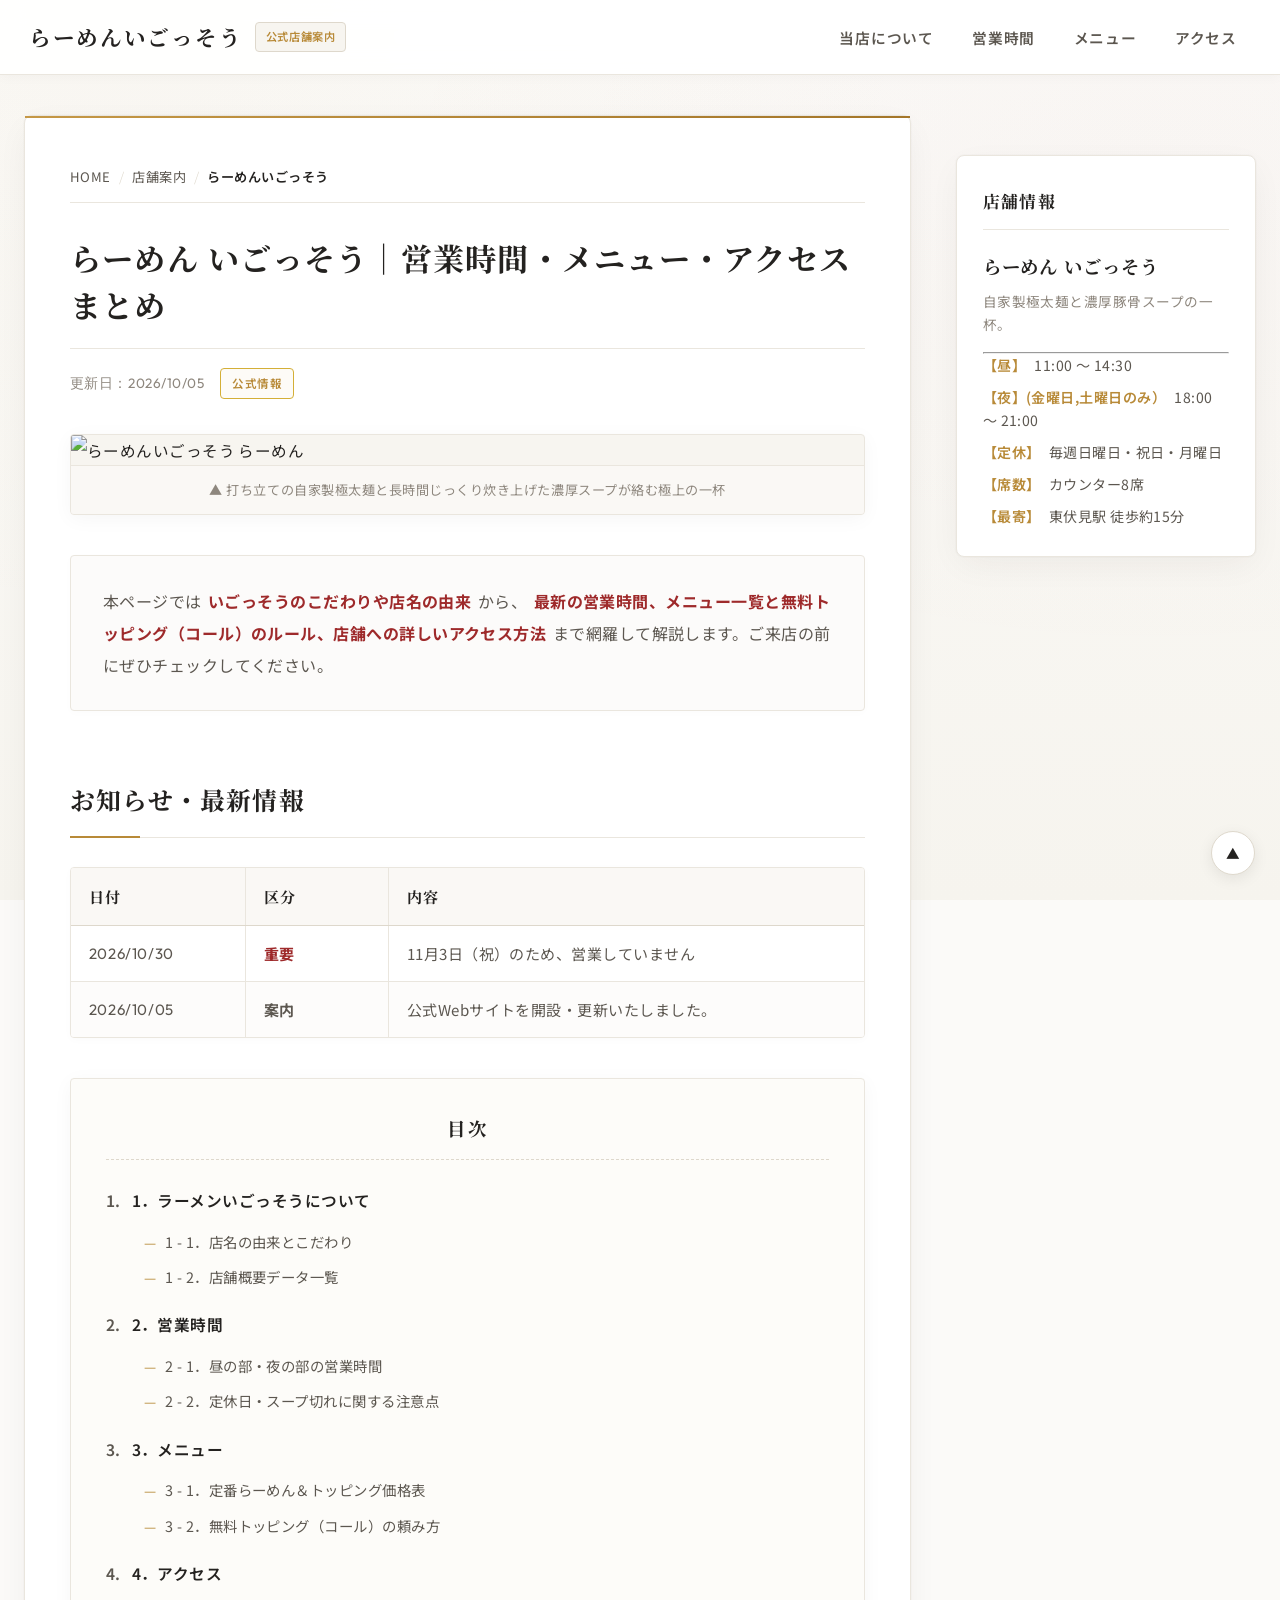
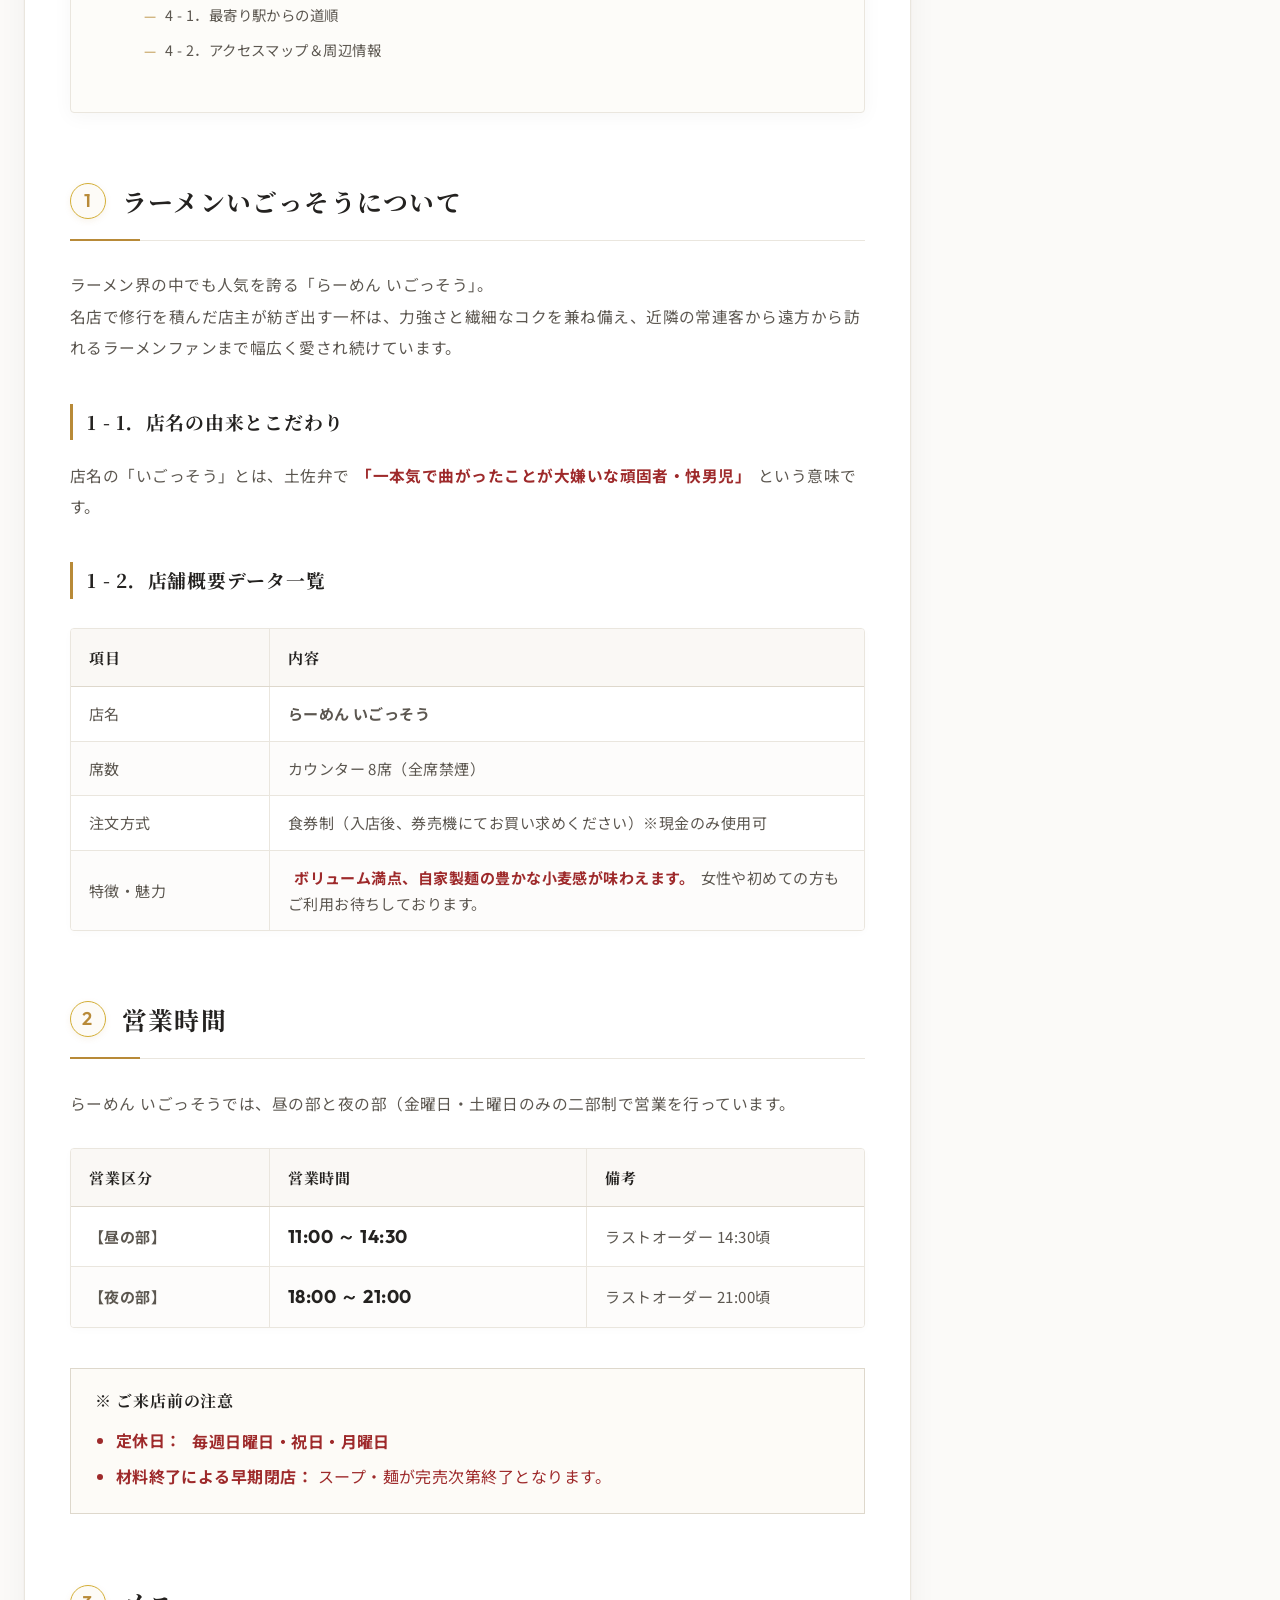
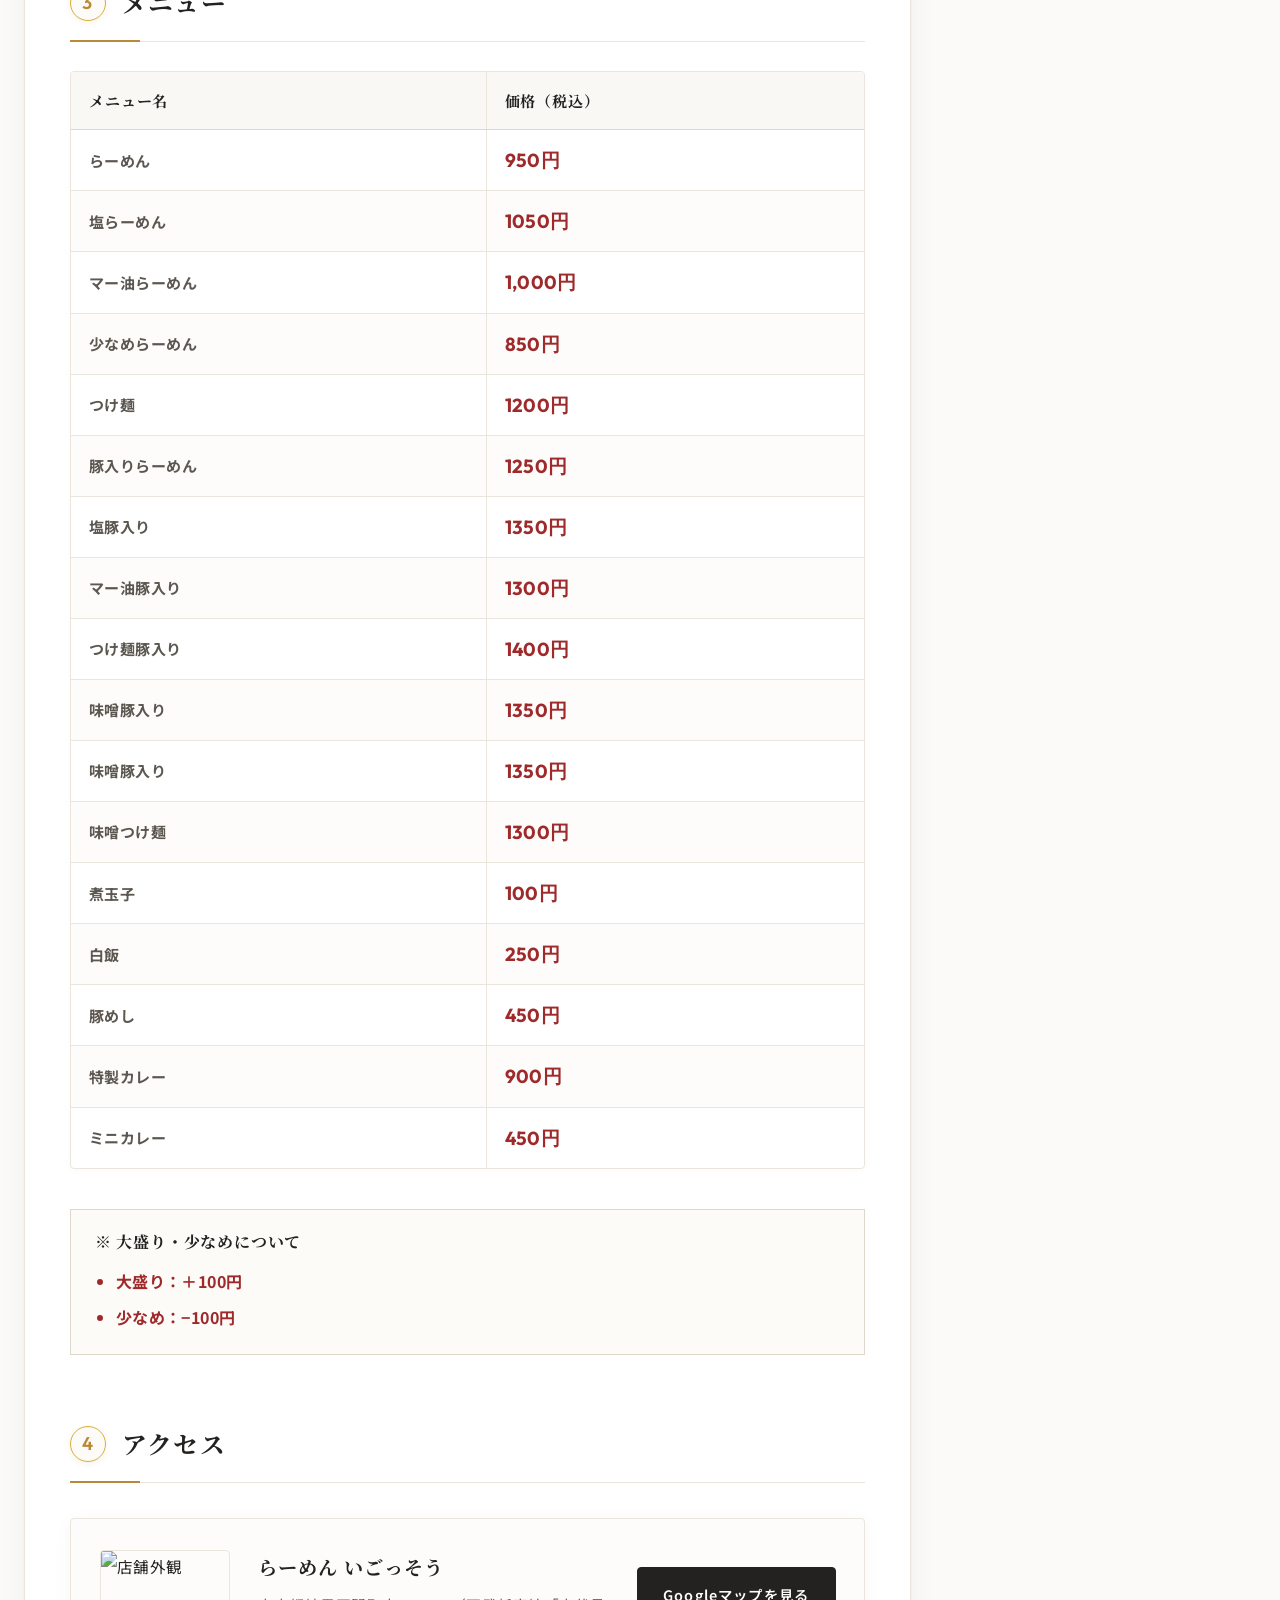
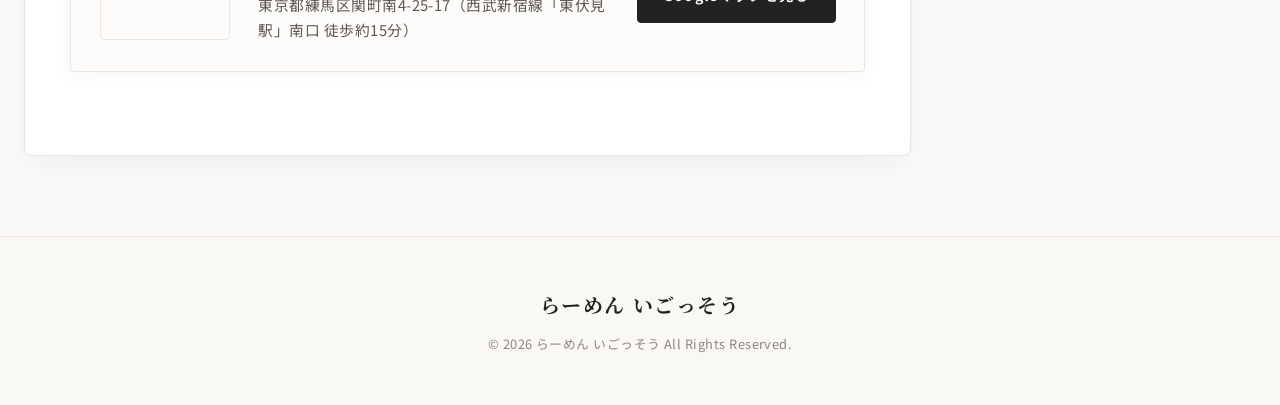
==== commit c50d36e8: "Update index.html" ====
--- a/index.html
+++ b/index.html
@@ -158,11 +158,11 @@
               </tr>
               <tr>
                 <td>注文方式</td>
-                <td>食券制（入店後、券売機にてお買い求めください）</td>
+                <td>食券制（入店後、券売機にてお買い求めください）※現金のみ使用可</td>
               </tr>
               <tr>
                 <td>特徴・魅力</td>
-                <td><span class="highlight-red"><b>ボリューム満点、自家製麺の豊かな小麦感、丁寧な接客</b></span>で女性や初めての方も入りやすい名店</td>
+                <td><span class="highlight-red"><b>ボリューム満点、自家製麺の豊かな小麦感が味わえます。</b></span>女性や初めての方もご利用お待ちしております。</td>
               </tr>
             </tbody>
           </table>
@@ -300,9 +300,7 @@
 <div class="callout-box warning">
           <p class="callout-title">※ 大盛り・少なめについて</p>
           <ul class="callout-list">
-            <li><strong class="prie red">　
-            
-            大盛り：＋100円</strong> </li>
+            <li><strong class="prie red">大盛り：＋100円</strong> </li>
             <li><strong class="price red">少なめ：−100円</strong> </li>
           </ul>
         </div>
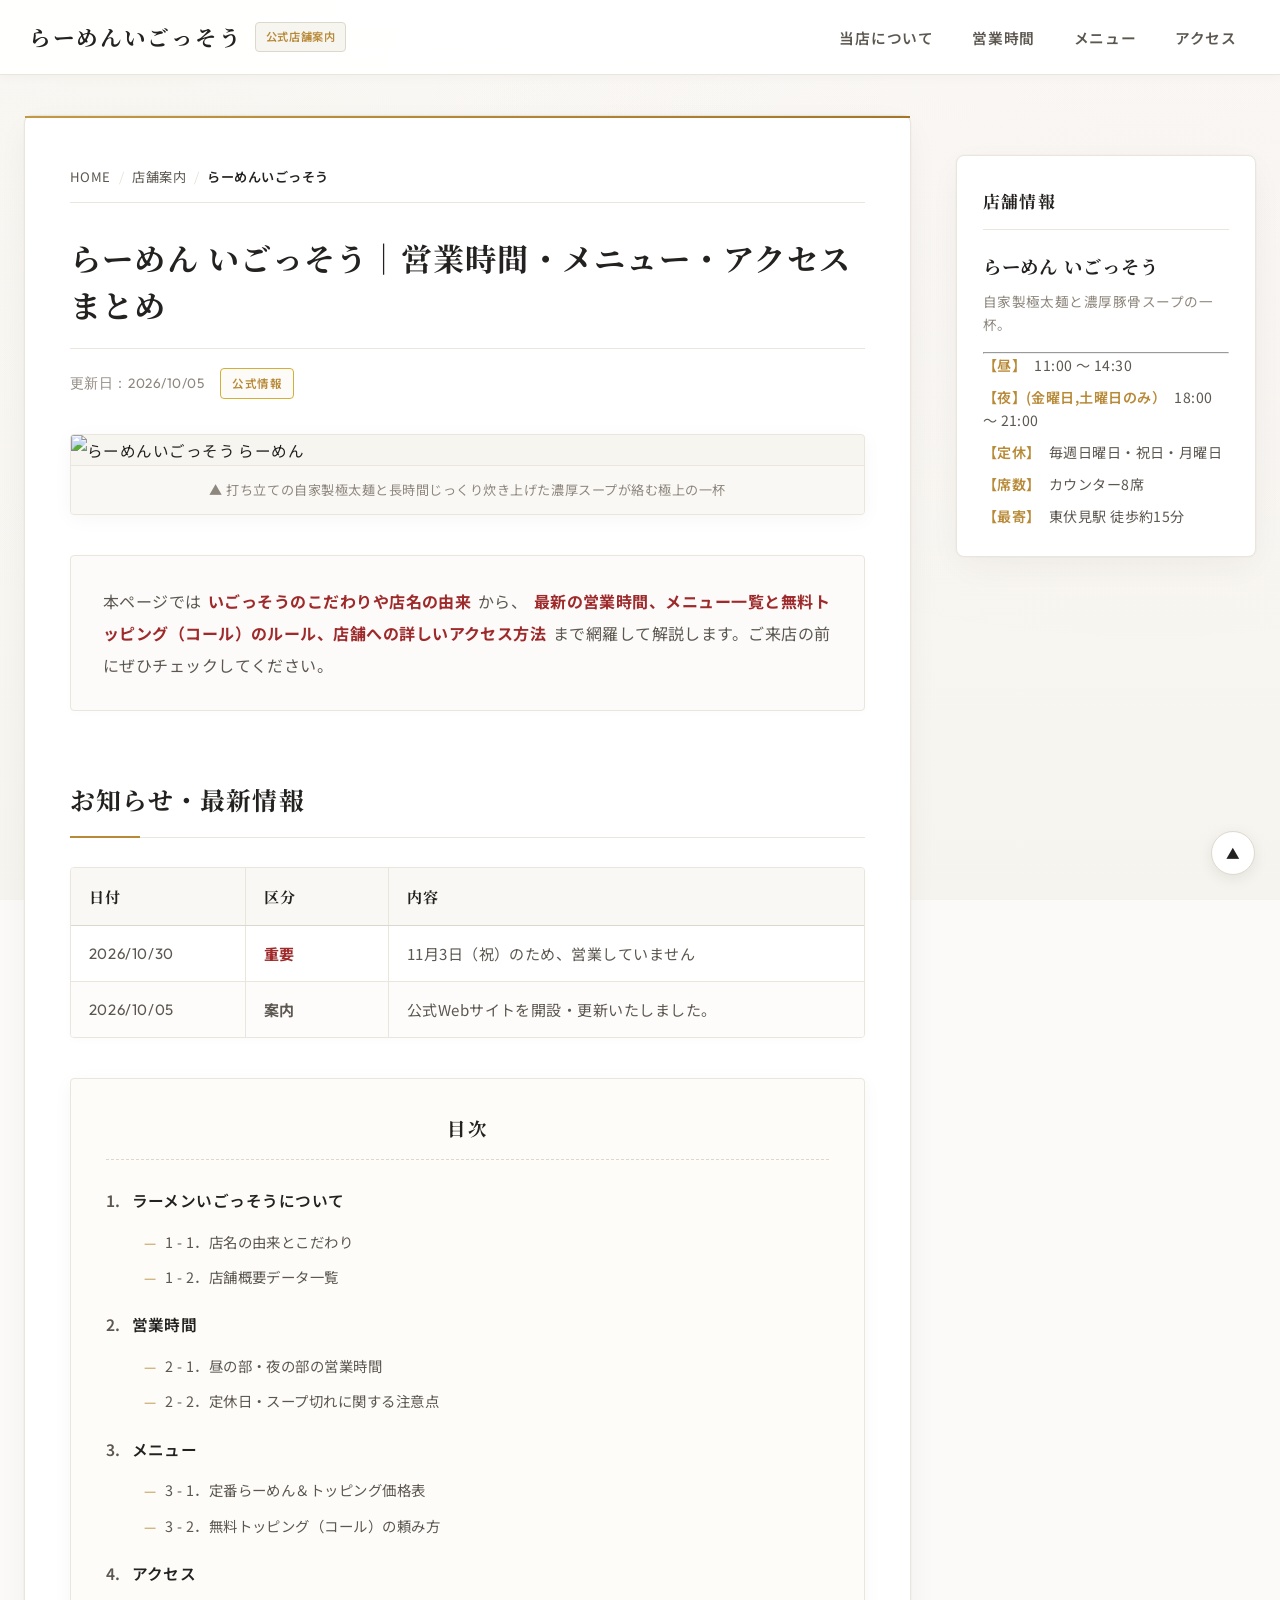
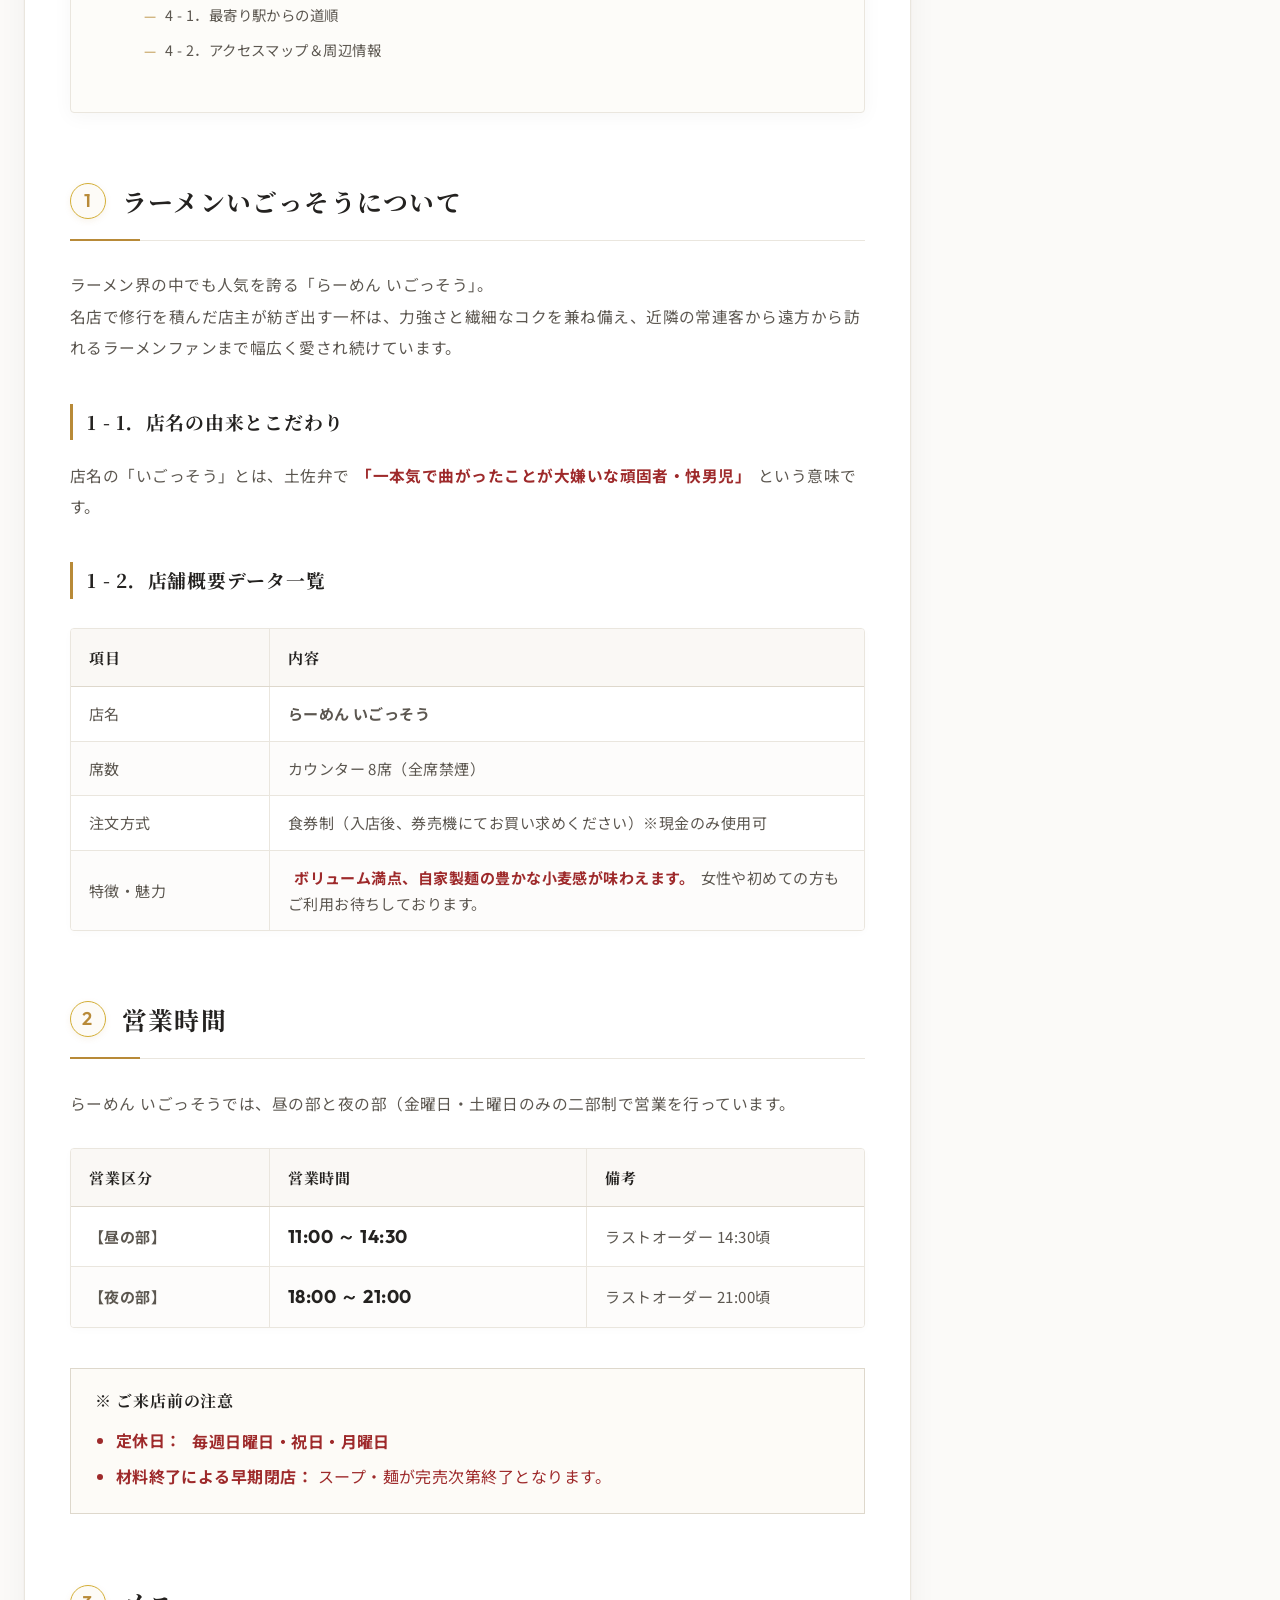
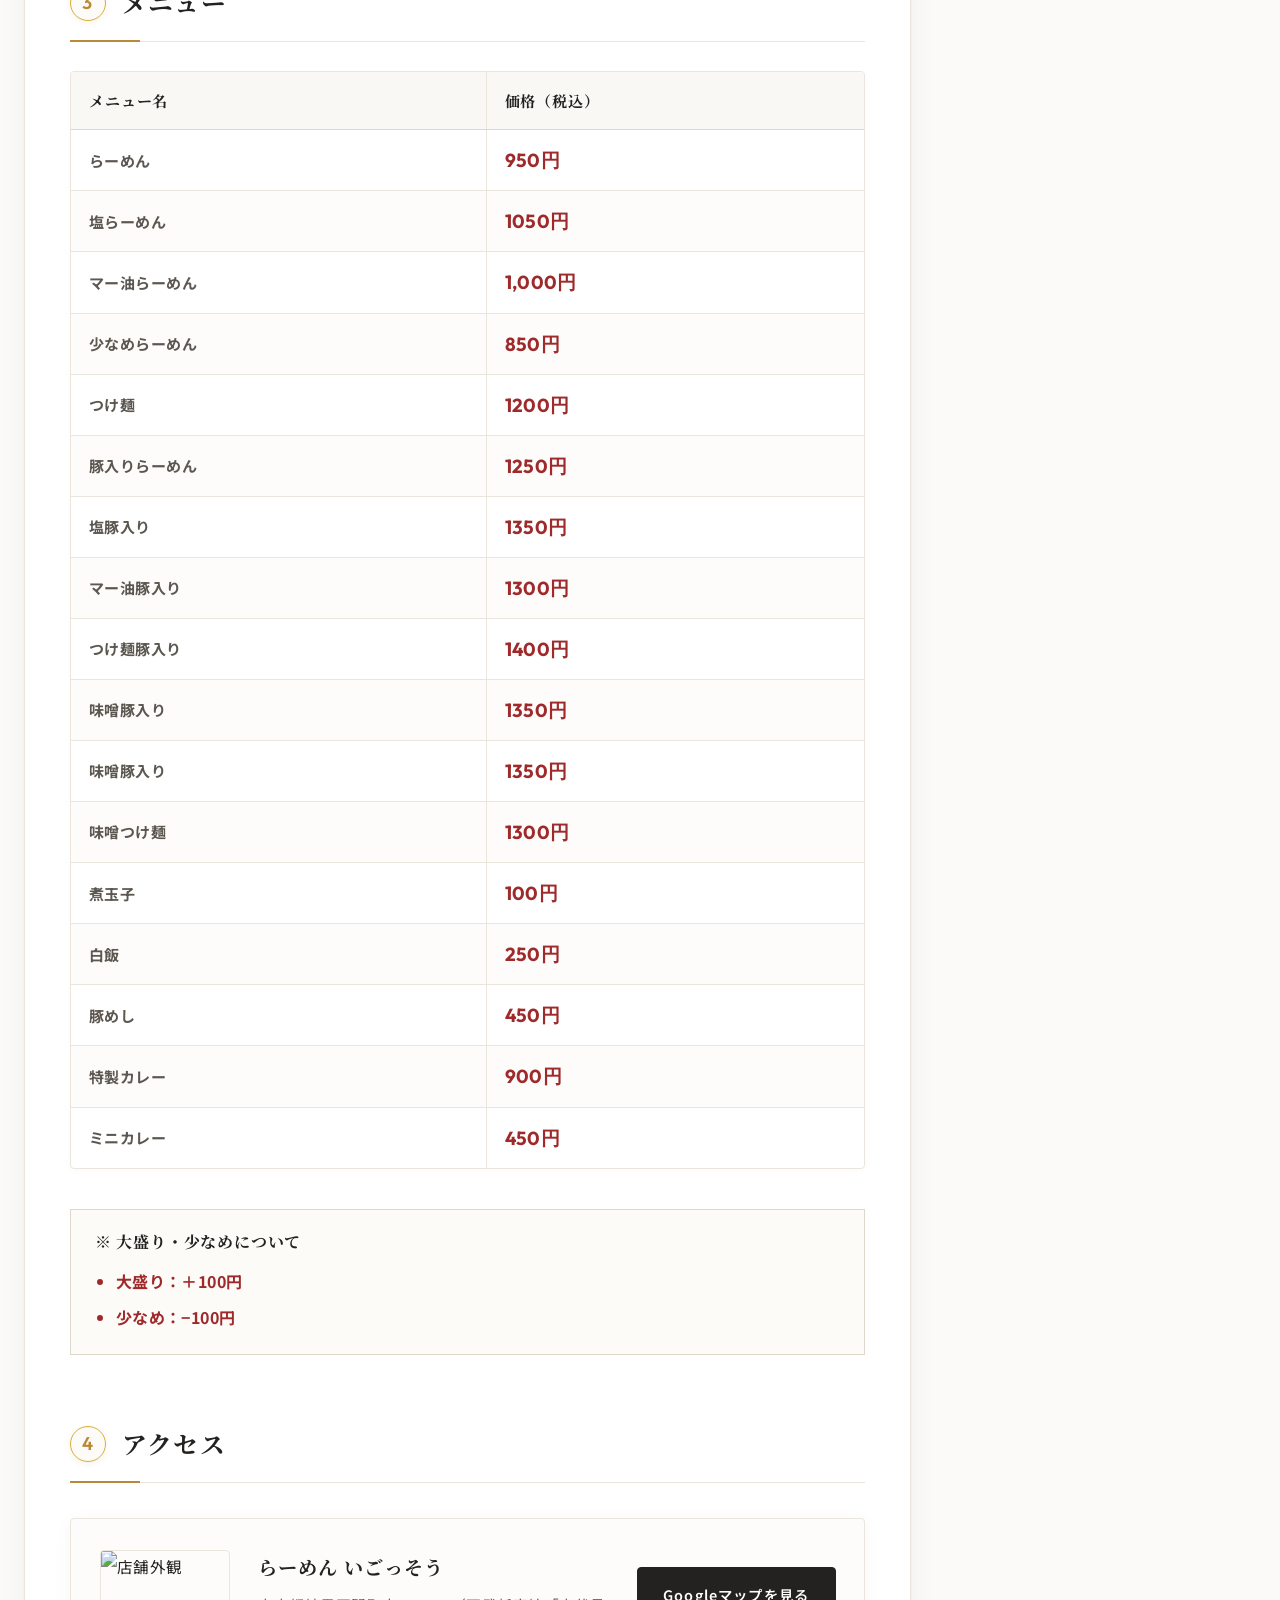
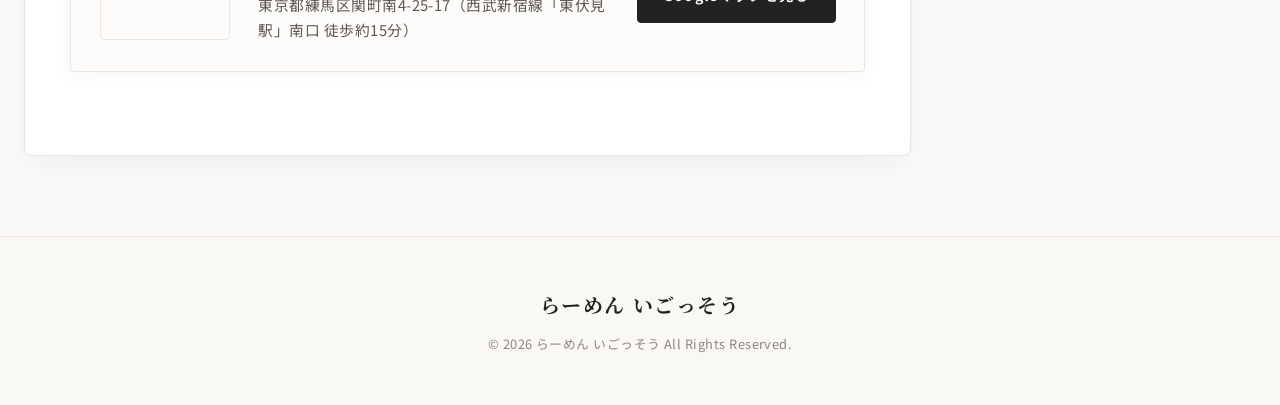
==== commit 8590661b: "Update print statement from 'Hello' to 'Goodbye'" ====
--- a/index.html
+++ b/index.html
@@ -94,28 +94,28 @@
         <div class="mokuji-title">目次</div>
         <ol class="mokuji-list">
           <li>
-            <a href="#topic-001">1．ラーメンいごっそうについて</a>
+            <a href="#topic-001">ラーメンいごっそうについて</a>
             <ol class="sub-menu">
               <li><a href="#topic-001-1">1 - 1．店名の由来とこだわり</a></li>
               <li><a href="#topic-001-2">1 - 2．店舗概要データ一覧</a></li>
             </ol>
           </li>
           <li>
-            <a href="#topic-002">2．営業時間</a>
+            <a href="#topic-002">営業時間</a>
             <ol class="sub-menu">
               <li><a href="#topic-002-1">2 - 1．昼の部・夜の部の営業時間</a></li>
               <li><a href="#topic-002-2">2 - 2．定休日・スープ切れに関する注意点</a></li>
             </ol>
           </li>
           <li>
-            <a href="#topic-003">3．メニュー</a>
+            <a href="#topic-003">メニュー</a>
             <ol class="sub-menu">
               <li><a href="#topic-003-1">3 - 1．定番らーめん＆トッピング価格表</a></li>
               <li><a href="#topic-003-2">3 - 2．無料トッピング（コール）の頼み方</a></li>
             </ol>
           </li>
           <li>
-            <a href="#topic-004">4．アクセス</a>
+            <a href="#topic-004">アクセス</a>
             <ol class="sub-menu">
               <li><a href="#topic-004-1">4 - 1．最寄り駅からの道順</a></li>
               <li><a href="#topic-004-2">4 - 2．アクセスマップ＆周辺情報</a></li>
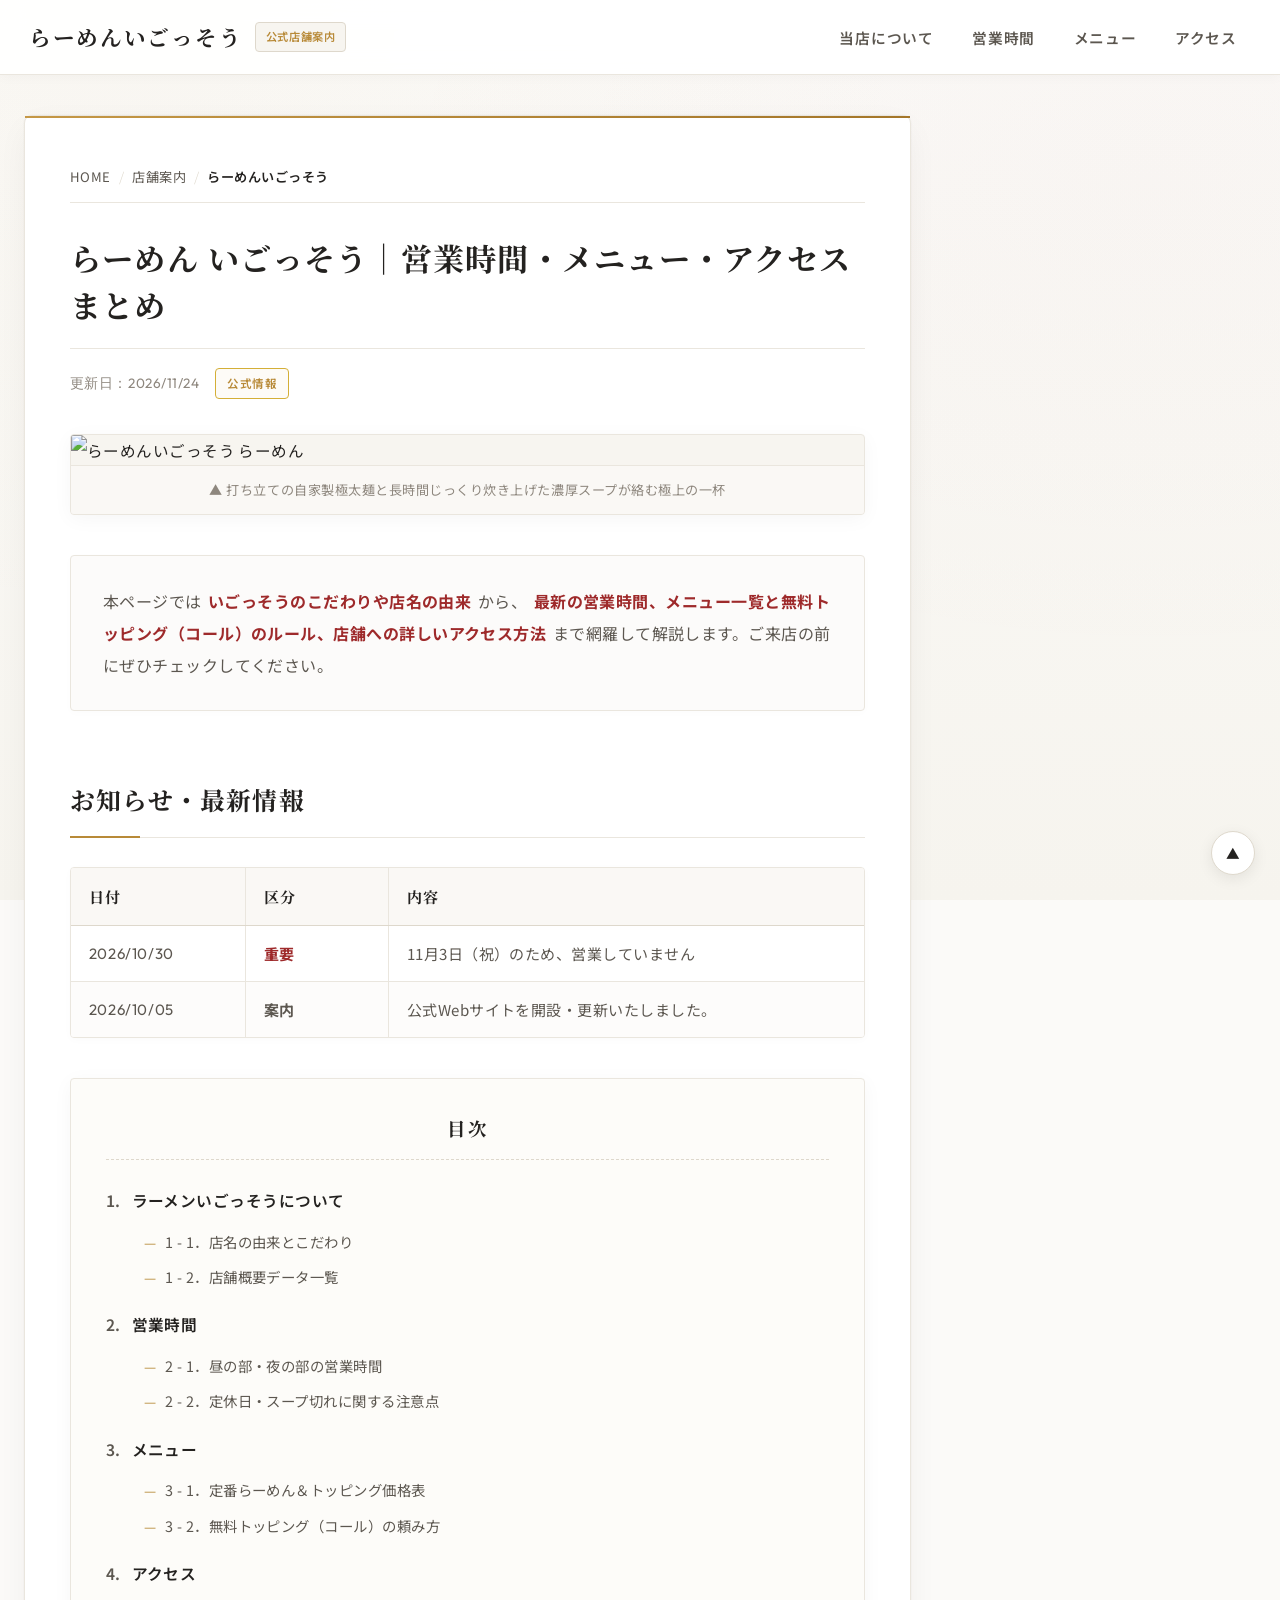
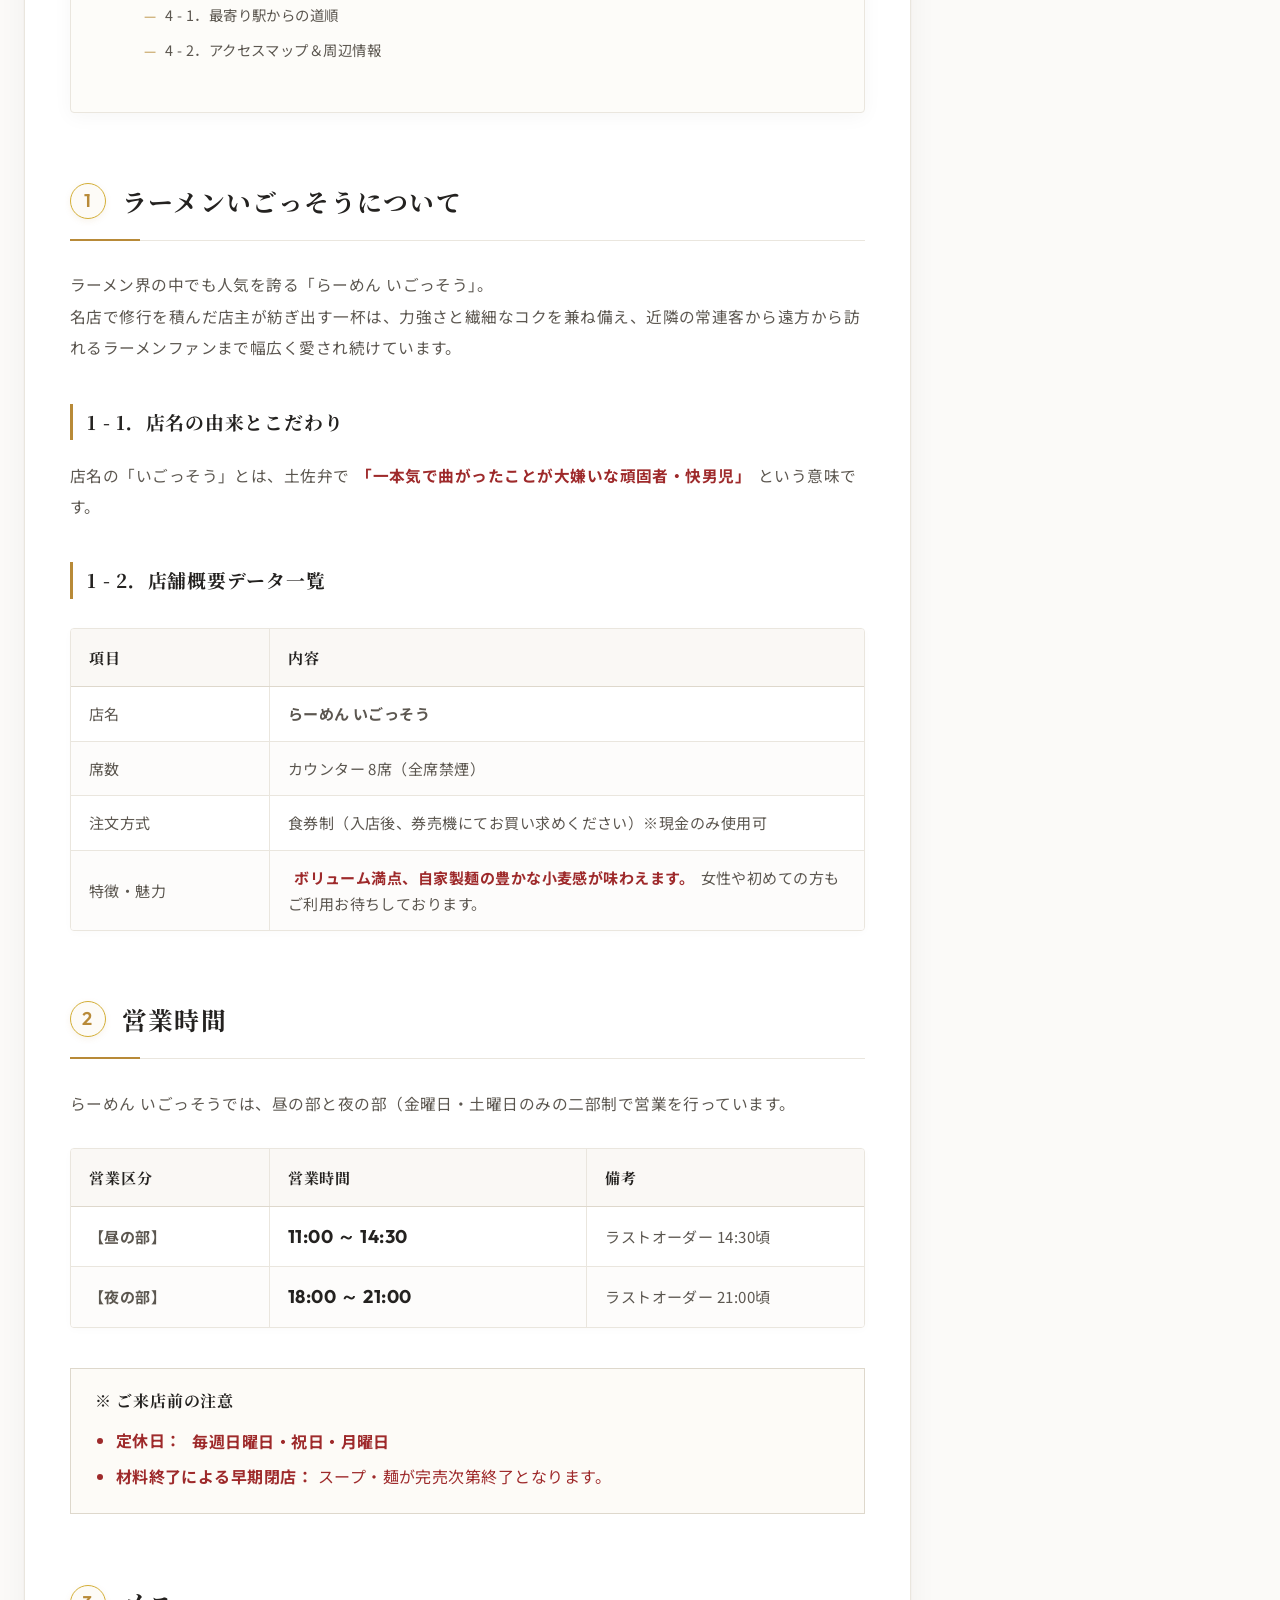
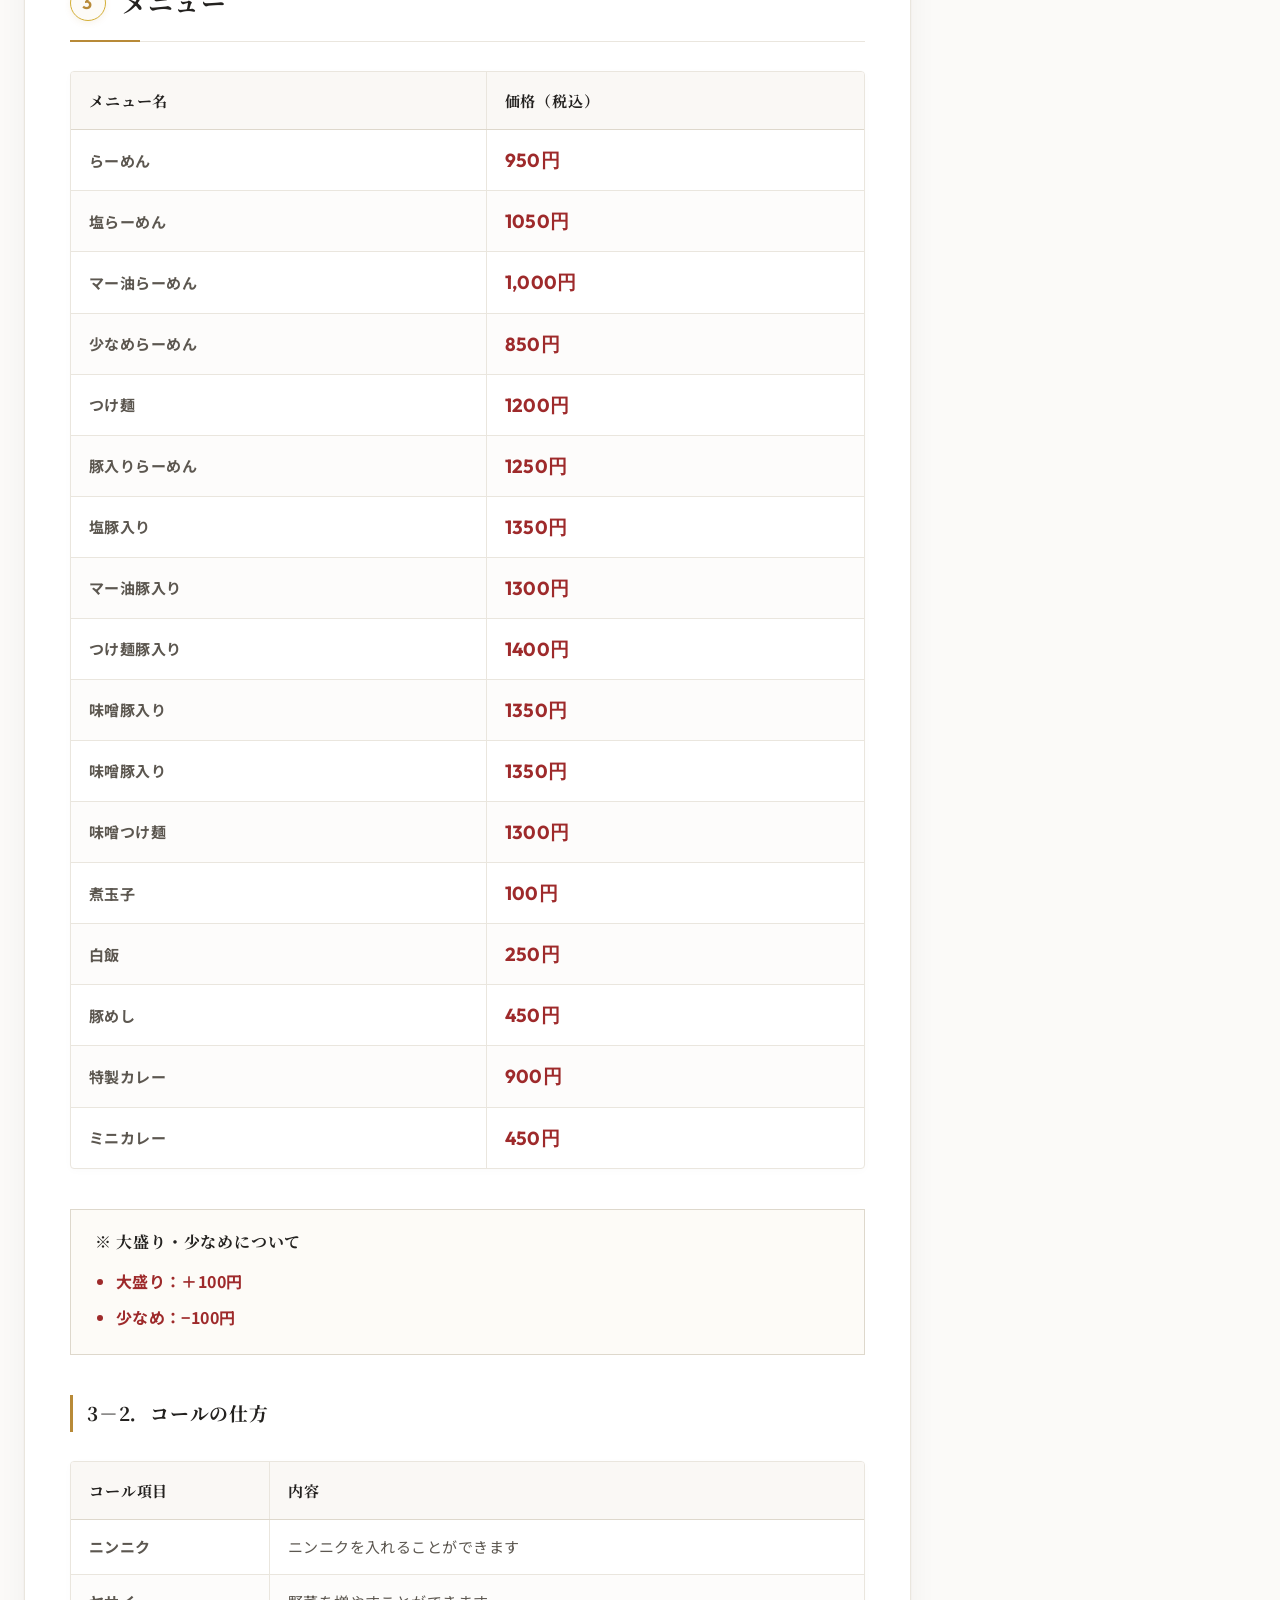
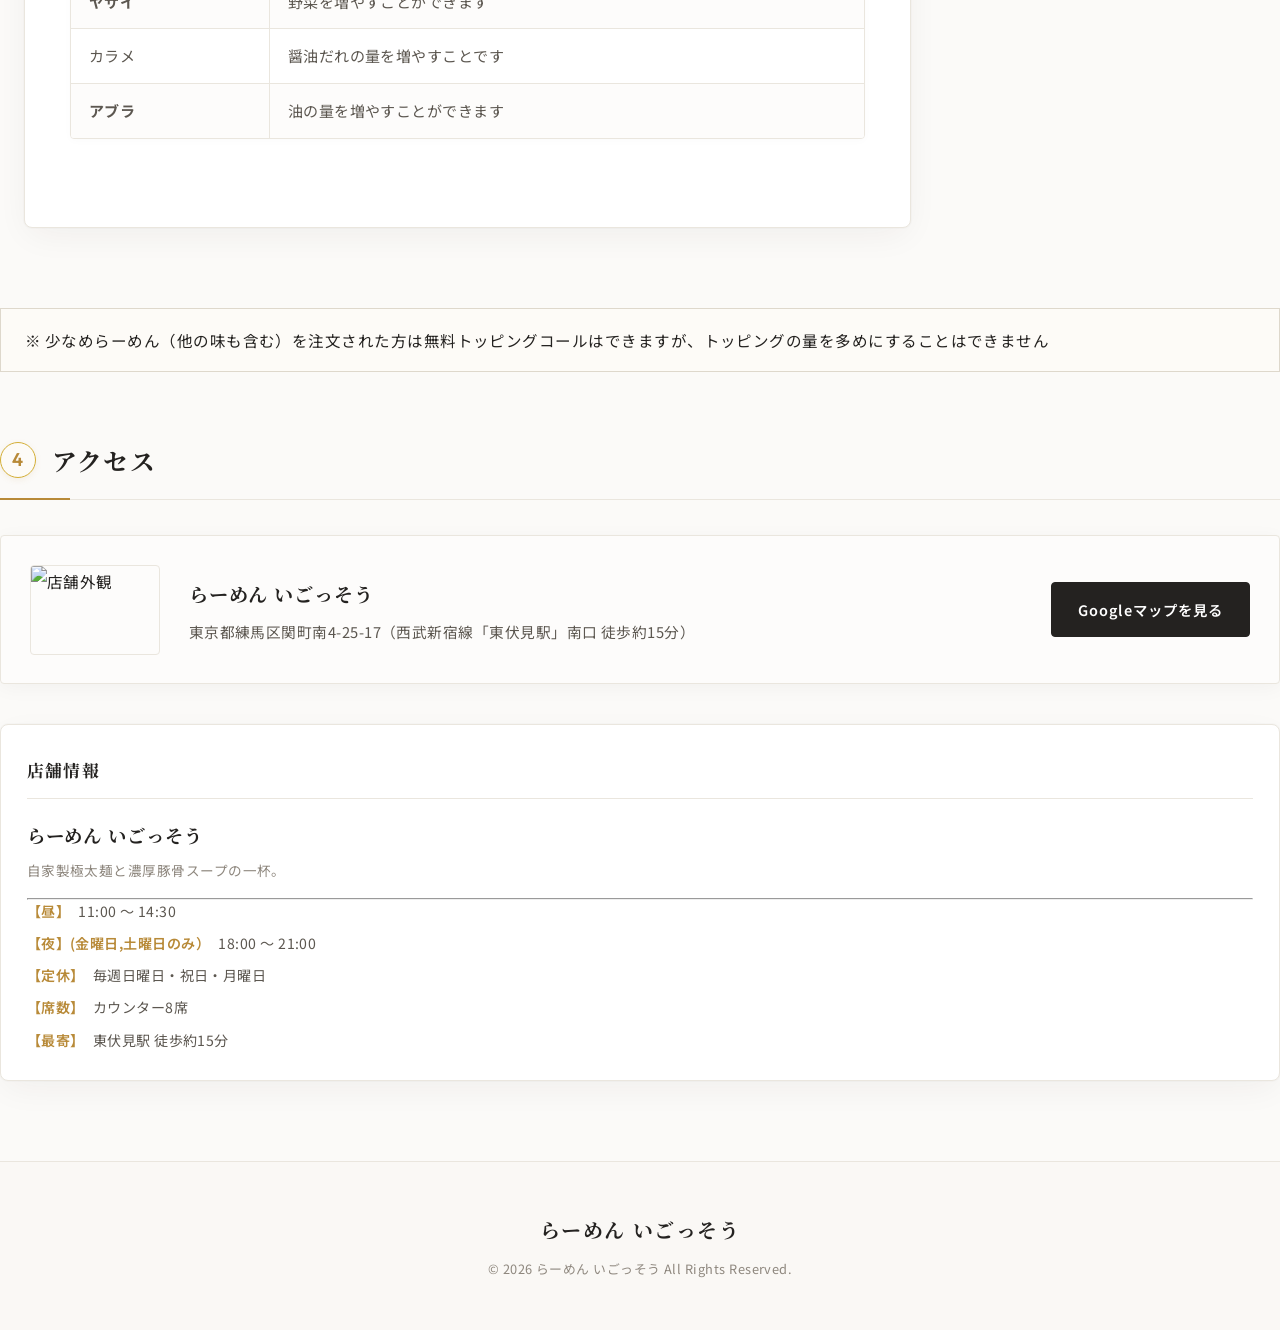
==== commit 66a17359: "Update print statement from 'Hello' to 'Goodbye'" ====
--- a/index.html
+++ b/index.html
@@ -42,7 +42,7 @@
       <h1 class="entry-title"><b>らーめん いごっそう｜営業時間・メニュー・アクセスまとめ</b></h1>
 
       <div class="entry-meta">
-        <span class="meta-date">更新日：2026/10/05</span>
+        <span class="meta-date">更新日：2026/11/24</span>
         <span class="meta-badge">公式情報</span>
       </div>
 
@@ -304,7 +304,39 @@
             <li><strong class="price red">少なめ：−100円</strong> </li>
           </ul>
         </div>
-      
+              <h3 id="topic-003-2" class="column-h3"><b>3－2．コールの仕方</b></h3>
+        <div class="table-container">
+          <table class="websitebuilder">
+            <thead>
+              <tr>
+                <th style="width: 25%;">コール項目</th>
+                <th>内容</th>
+              </tr>
+            </thead>
+            <tbody>
+              <tr>
+                <td><strong>ニンニク</strong></td>
+                <td>ニンニクを入れることができます</td>
+              </tr>
+              <tr>
+                <td><strong>ヤサイ</strong></td>
+                <td>野菜を増やすことができます</td>
+              </tr>
+              <tr>
+                <td><storng>カラメ</storng></td>
+                 <td>醤油だれの量を増やすことです</td>
+              </tr>
+               <tr>
+                <td><strong>アブラ</strong></td>
+                <td>油の量を増やすことができます</td>
+              </tr>
+            </tbody>
+          </table>
+        </div>
+      </div>
+      <div class="callout-box warning">
+          <p strong class="red">※ 少なめらーめん（他の味も含む）を注文された方は無料トッピングコールはできますが、トッピングの量を多めにすることはできません</p>
+        </div>
 
       <!-- 04 アクセス -->
       <div id="topic-004" class="anchor-target"></div>
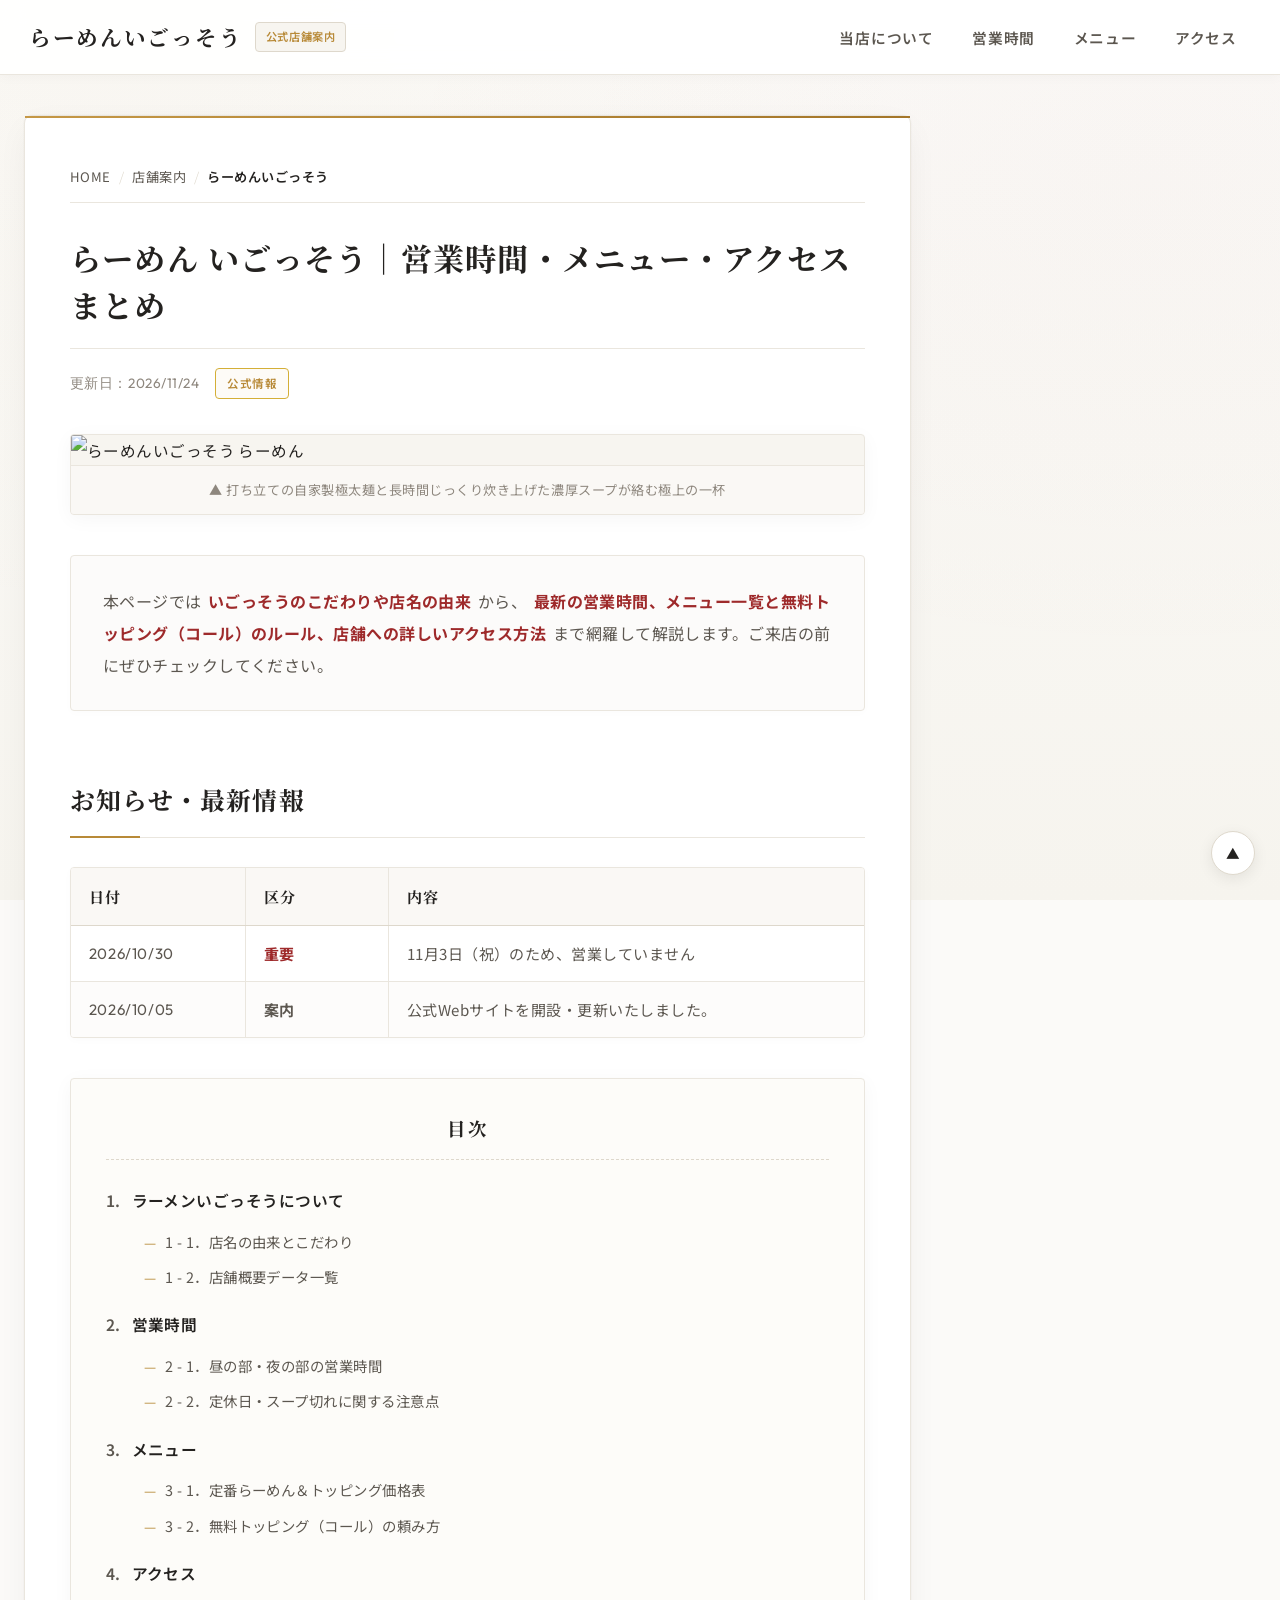
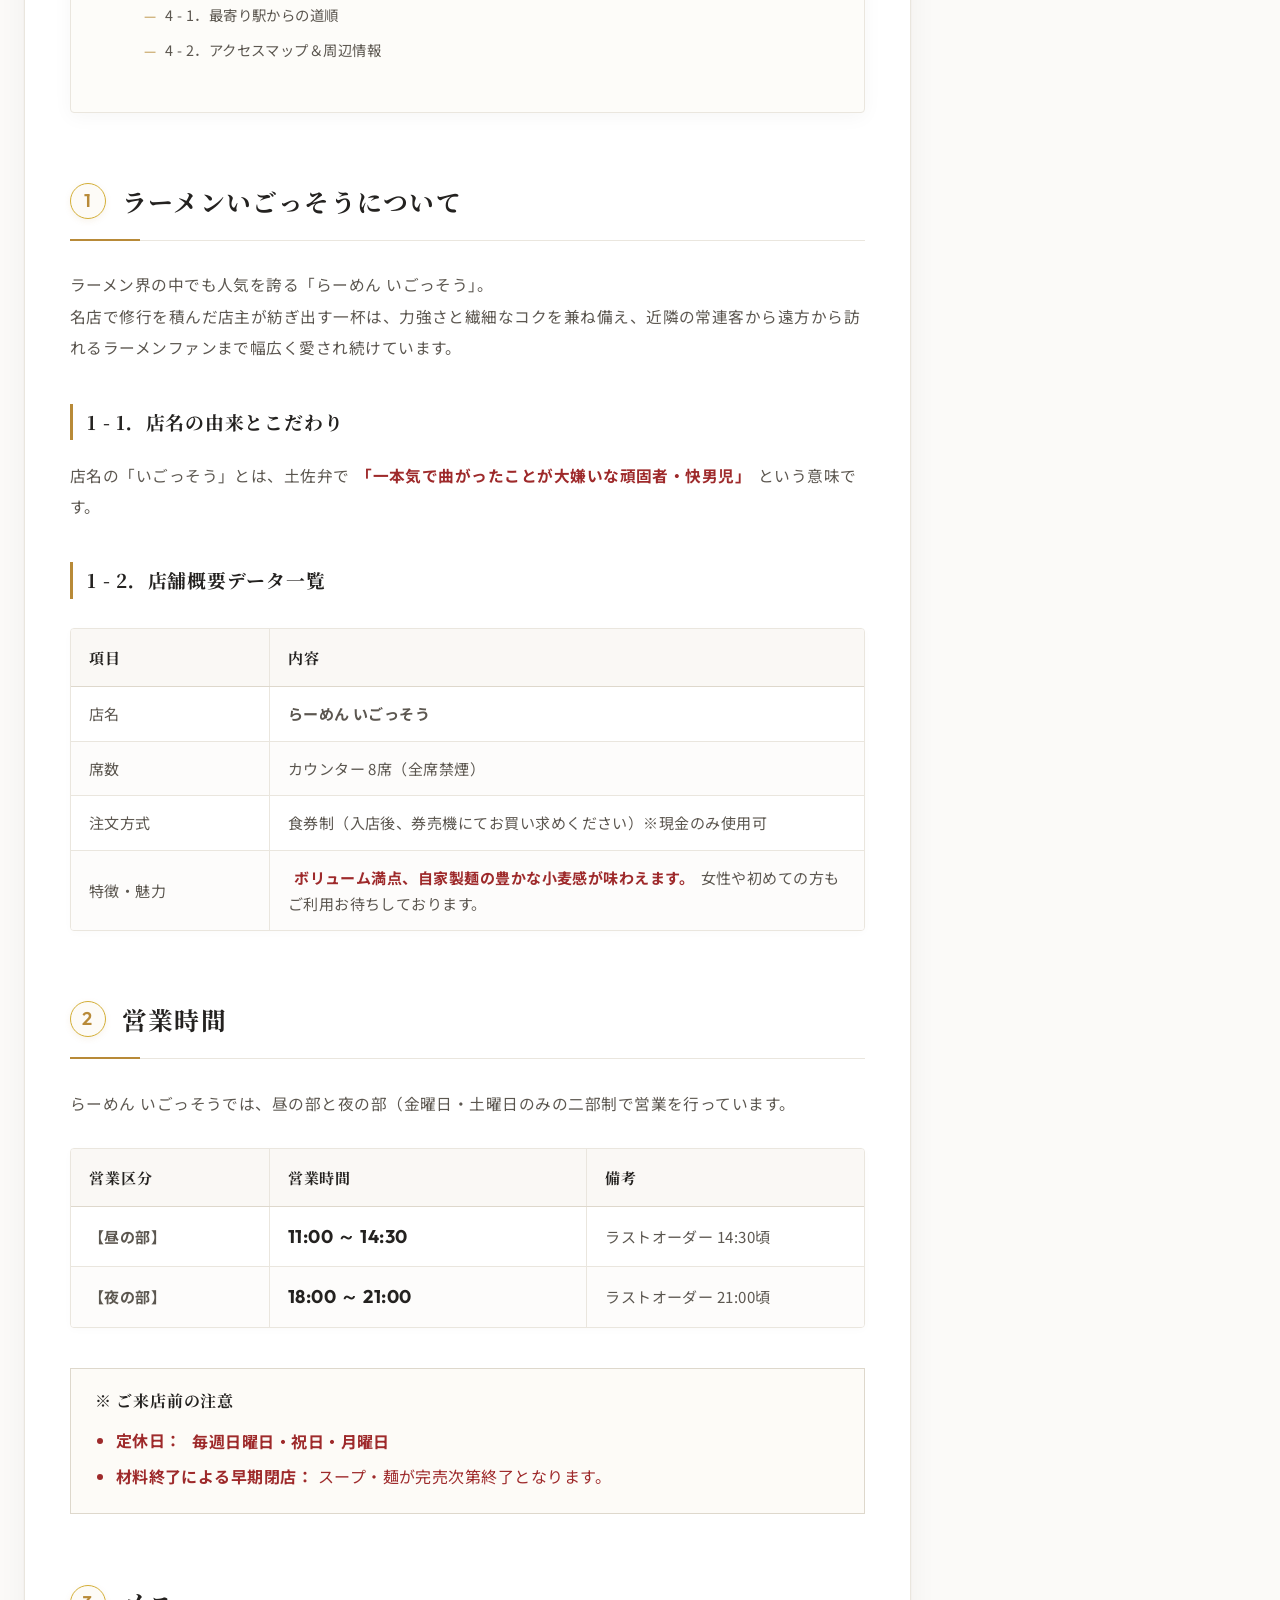
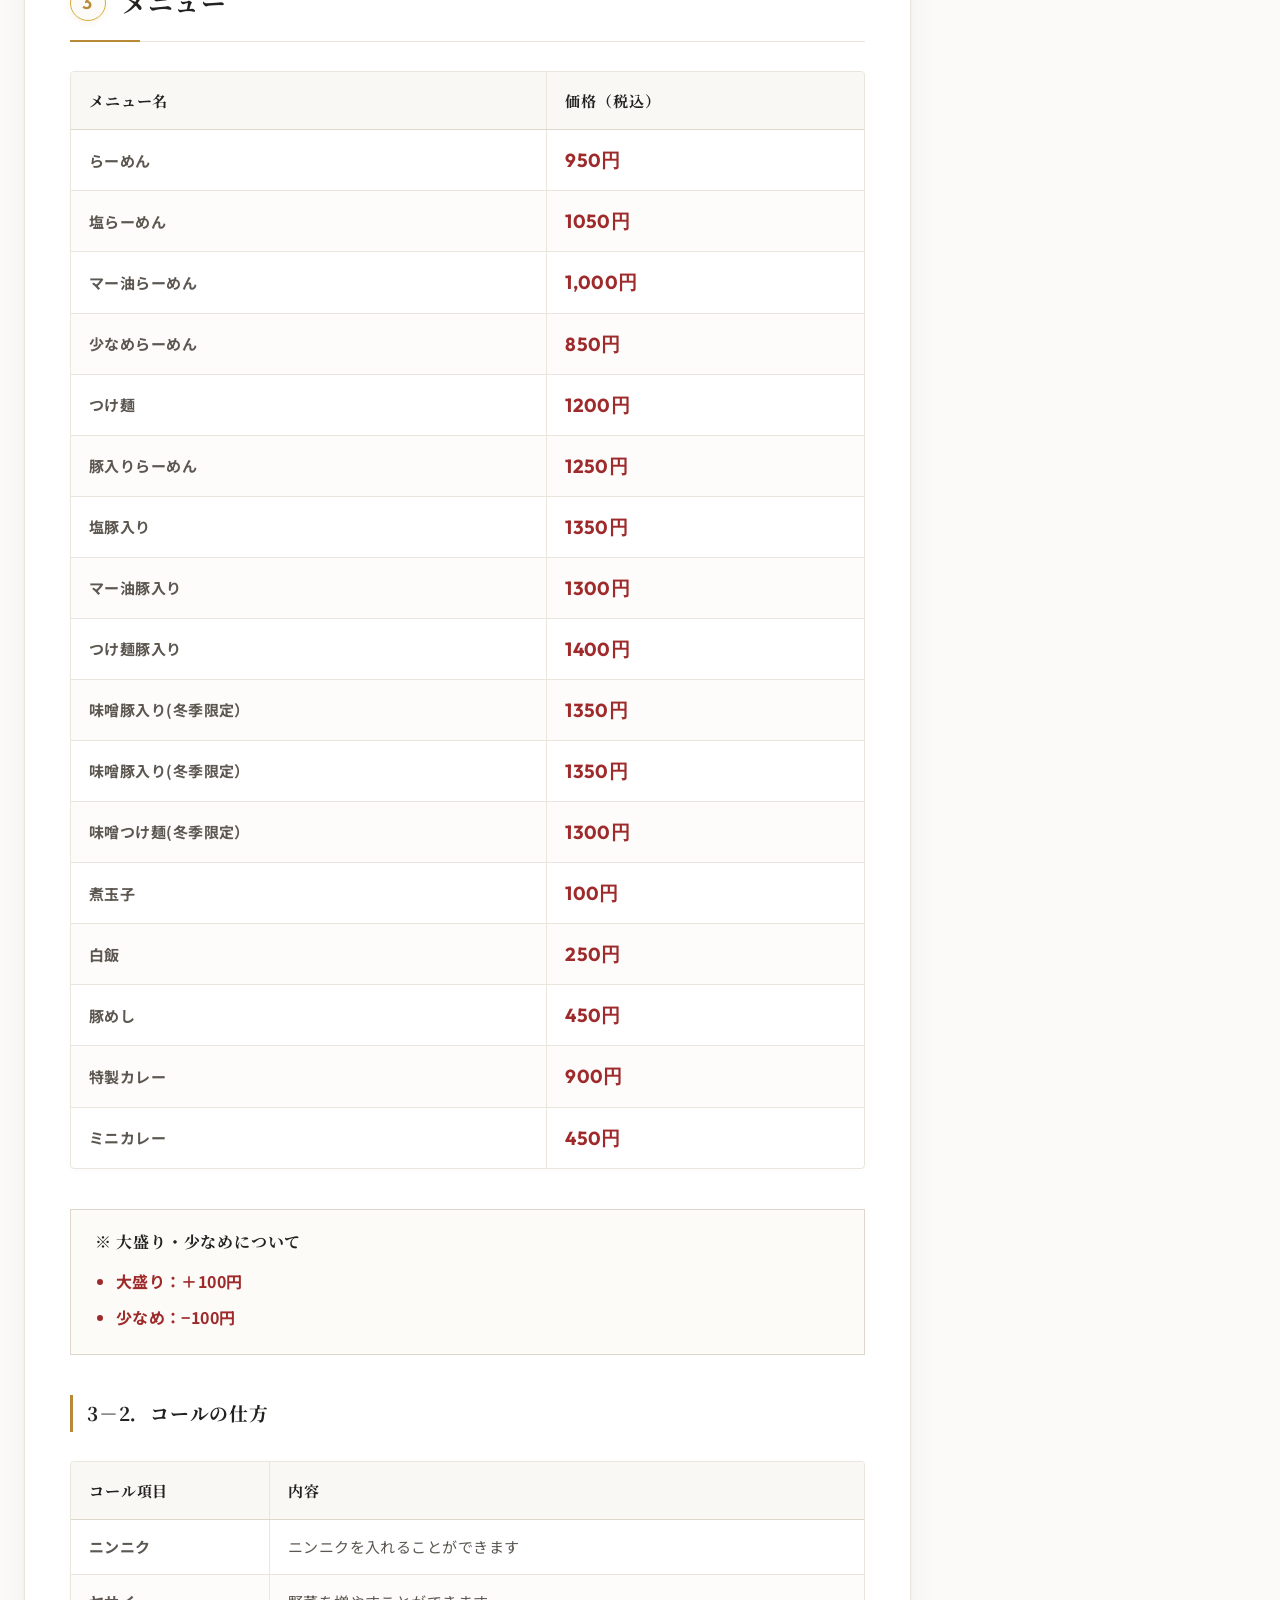
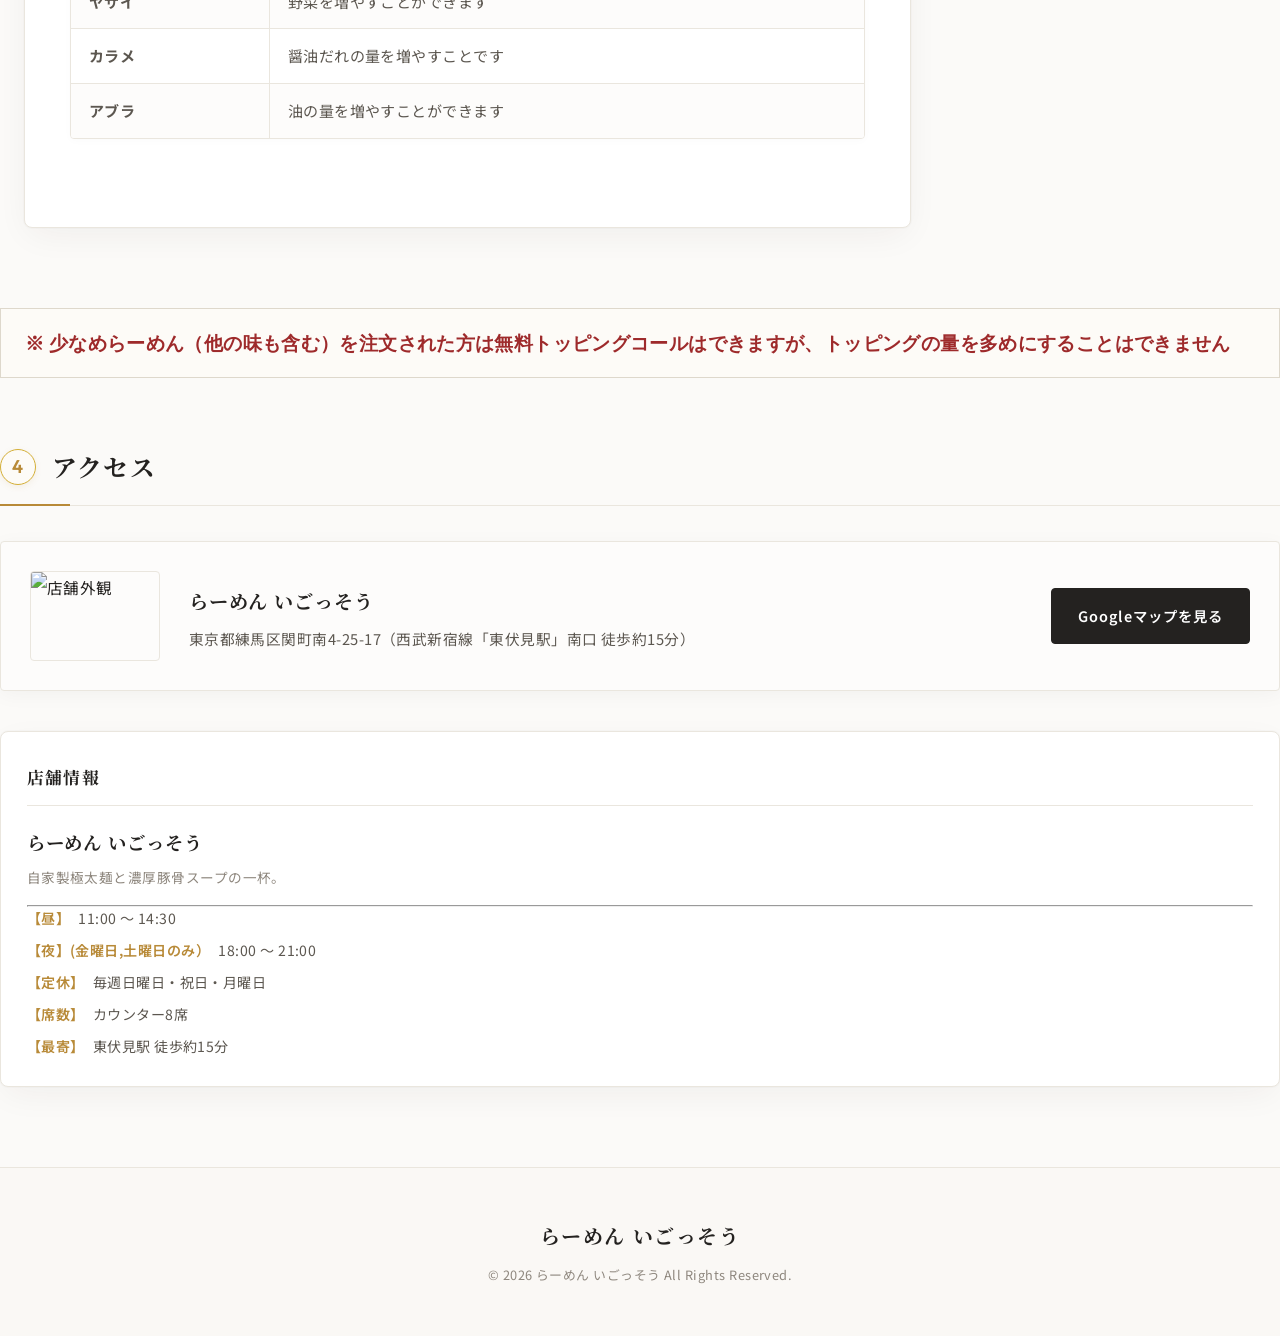
==== commit 8464ceb3: "Update index.html" ====
--- a/index.html
+++ b/index.html
@@ -261,15 +261,15 @@
                 <td><strong class="price-text">1400円</strong></td> 
               </tr>
               <tr>
-                <td><strong>味噌豚入り</strong></td>
+                <td><strong>味噌豚入り(冬季限定）</strong></td>
                 <td><strong class="price-text">1350円</strong></td> 
               </tr>
               <tr>
-                <td><strong>味噌豚入り</strong></td>
+                <td><strong>味噌豚入り(冬季限定）</strong></td>
                 <td><strong class="price-text">1350円</strong></td> 
               </tr>
               <tr>
-                <td><strong>味噌つけ麺</strong></td>
+                <td><strong>味噌つけ麺(冬季限定）</strong></td>
                 <td><strong class="price-text">1300円</strong></td> 
               </tr>
               <tr>
@@ -323,7 +323,7 @@
                 <td>野菜を増やすことができます</td>
               </tr>
               <tr>
-                <td><storng>カラメ</storng></td>
+                <td><strong>カラメ</strong></td>
                  <td>醤油だれの量を増やすことです</td>
               </tr>
                <tr>
@@ -333,9 +333,9 @@
             </tbody>
           </table>
         </div>
-      </div>
+  </div>
       <div class="callout-box warning">
-          <p strong class="red">※ 少なめらーめん（他の味も含む）を注文された方は無料トッピングコールはできますが、トッピングの量を多めにすることはできません</p>
+          <strong class="price-text">※ 少なめらーめん（他の味も含む）を注文された方は無料トッピングコールはできますが、トッピングの量を多めにすることはできません</strong>
         </div>
 
       <!-- 04 アクセス -->
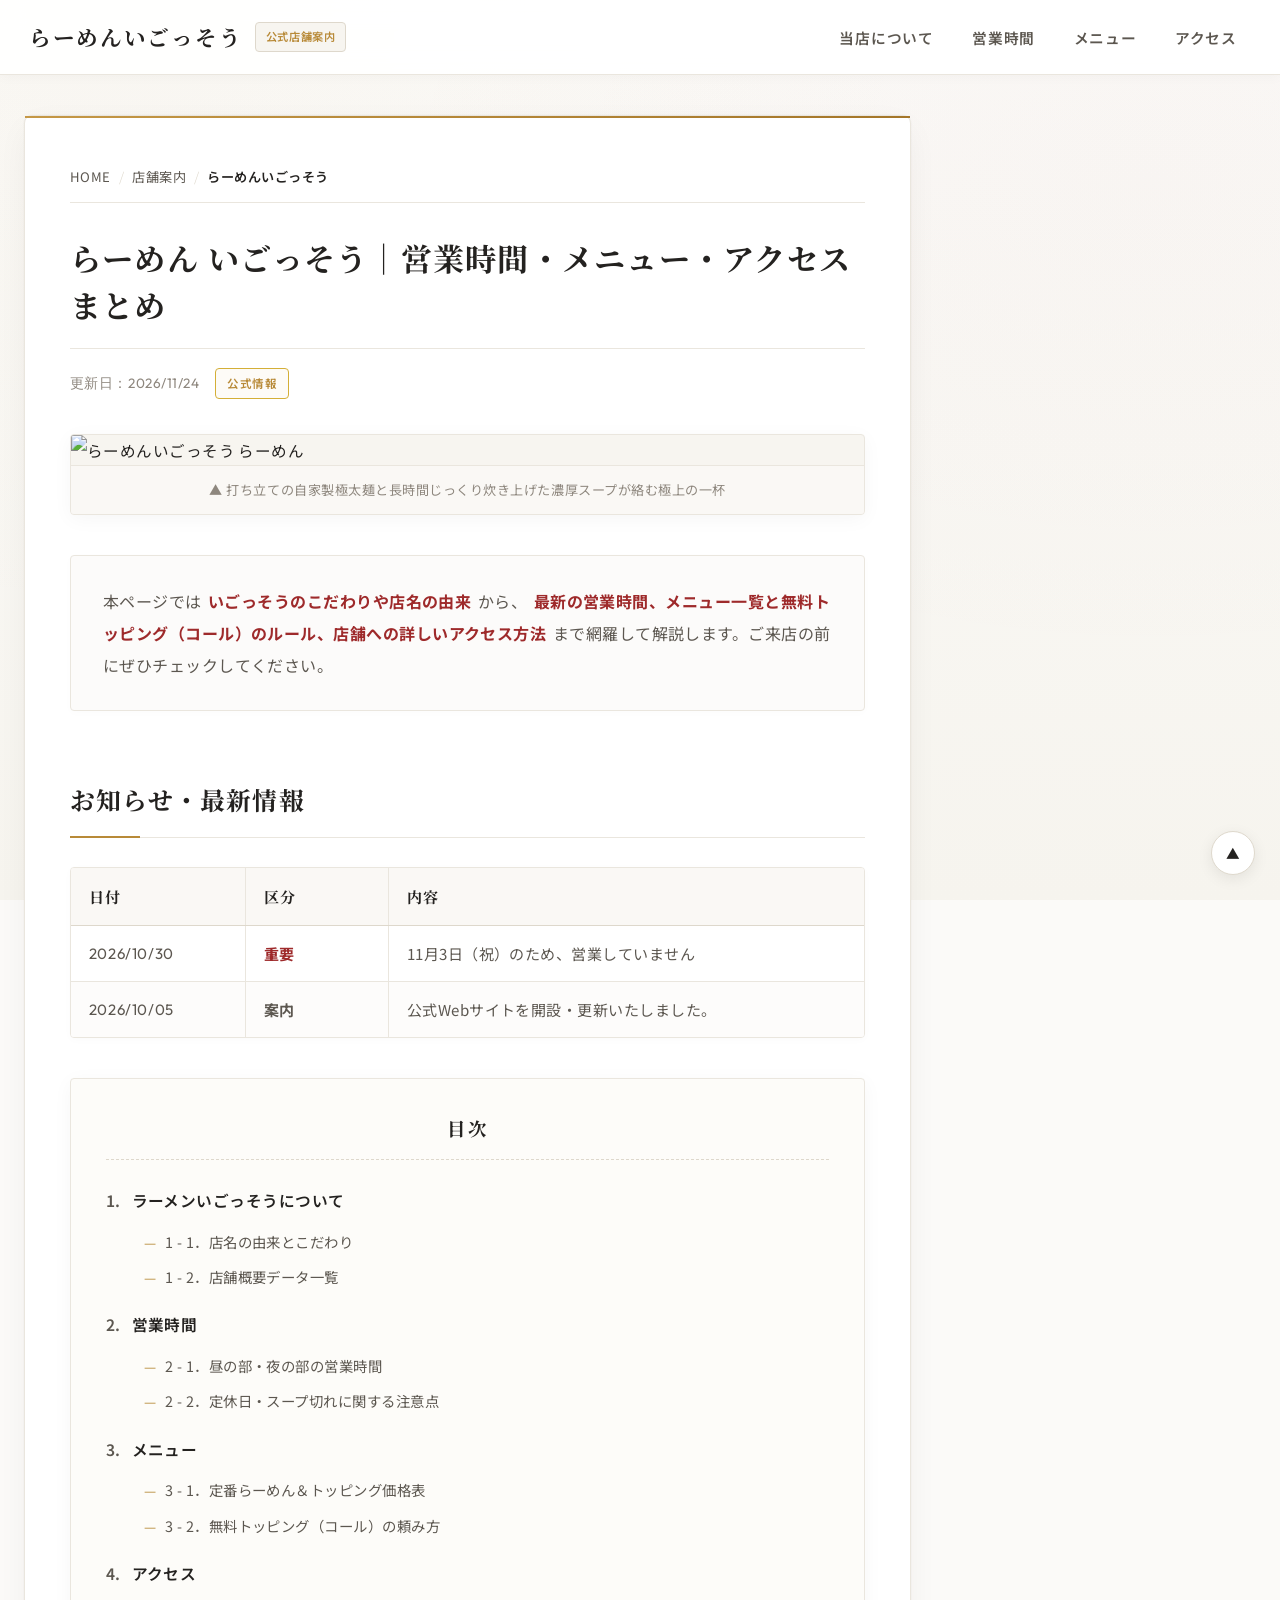
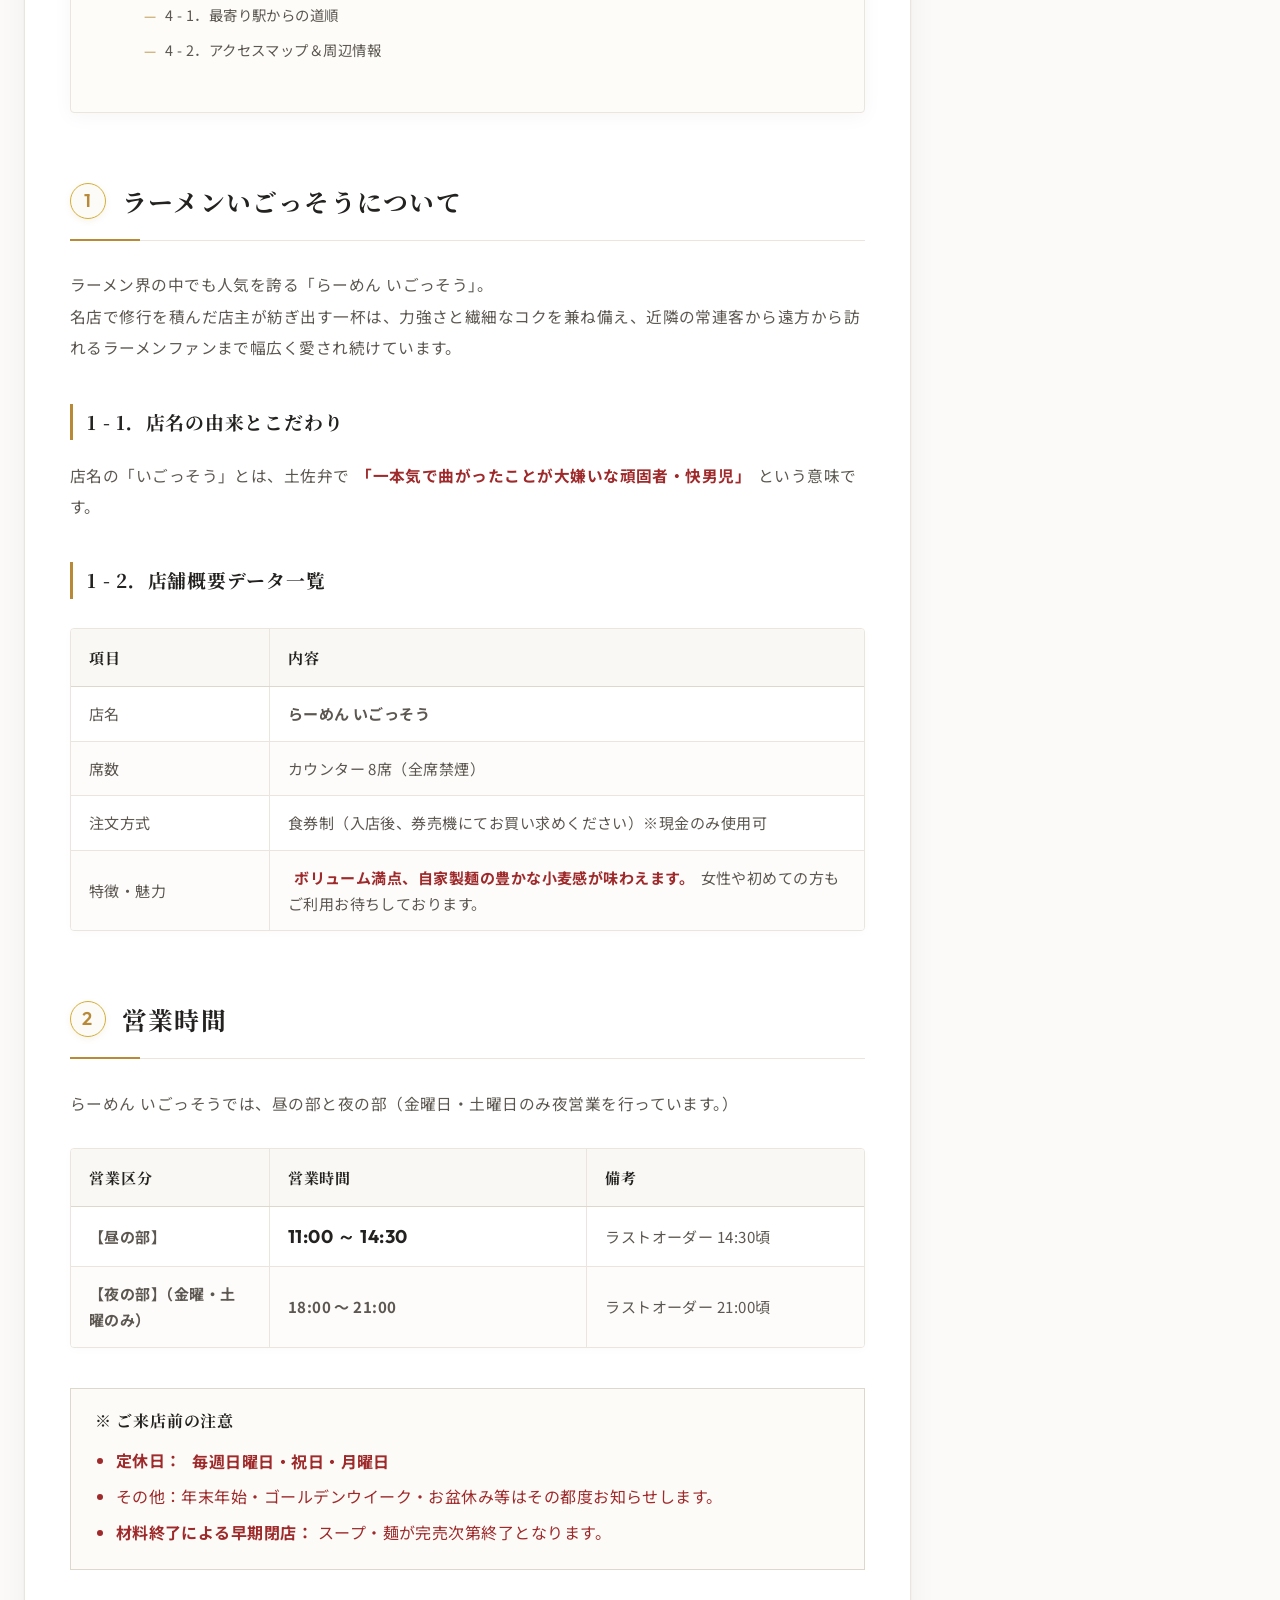
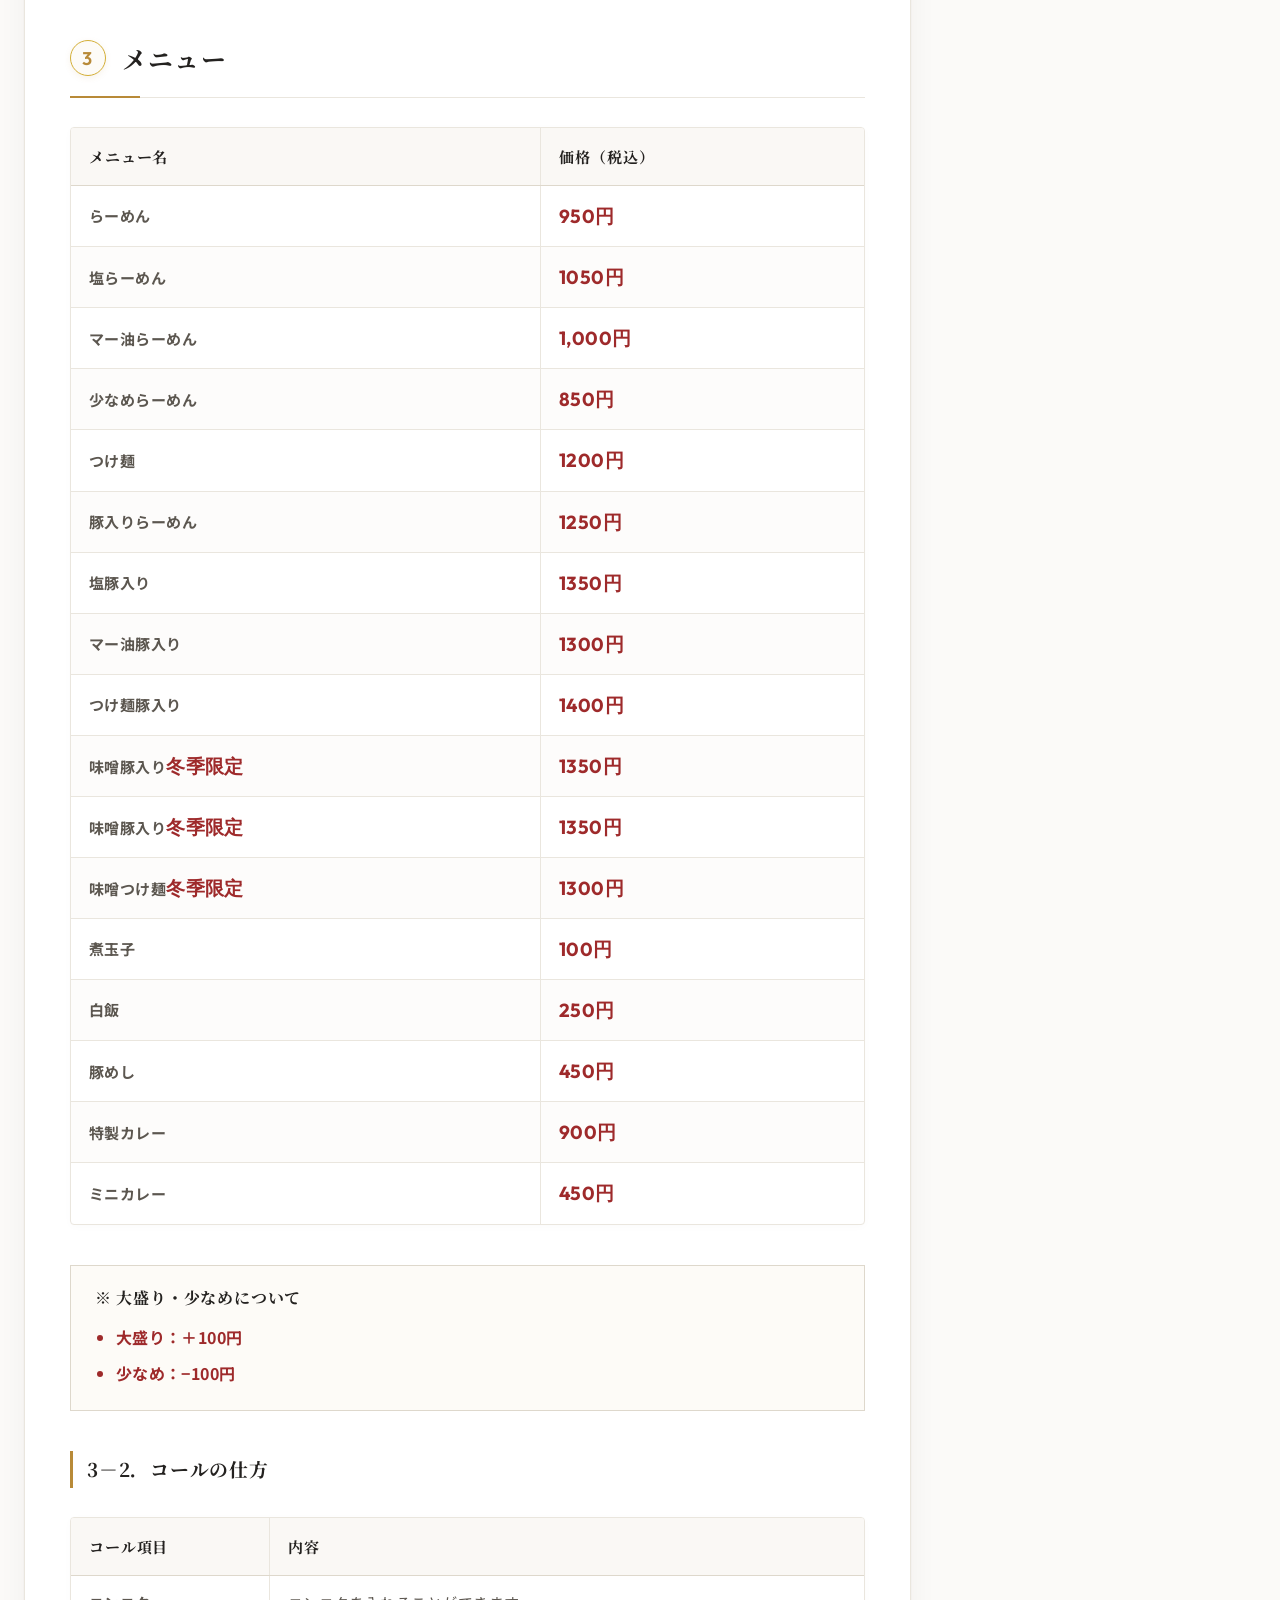
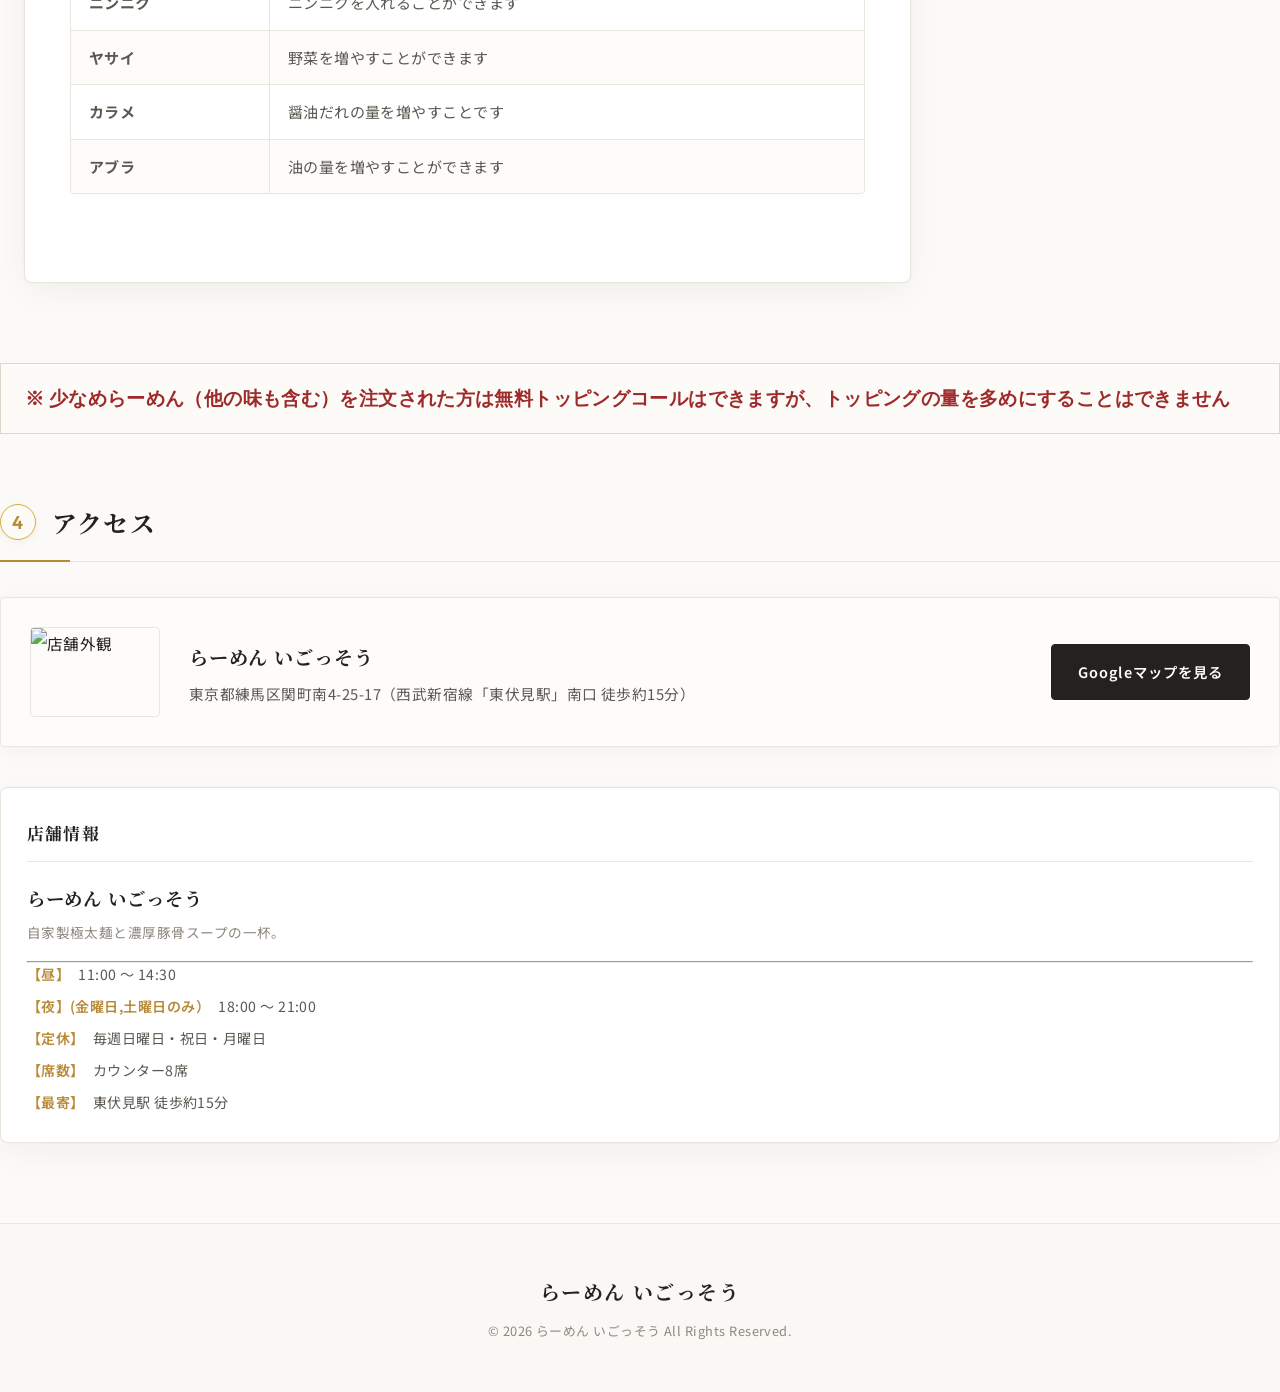
==== commit 56eb7d0e: "Update print statement from 'Hello' to 'Goodbye'" ====
--- a/index.html
+++ b/index.html
@@ -174,7 +174,7 @@
       <h2 class="column-h2"><span>2</span><b>営業時間</b></h2>
       <div class="section-body">
         <p class="article-text">
-          らーめん いごっそうでは、昼の部と夜の部（金曜日・土曜日のみの二部制で営業を行っています。
+          らーめん いごっそうでは、昼の部と夜の部（金曜日・土曜日のみ夜営業を行っています。）
         </p>
 
         <div class="table-container">
@@ -193,8 +193,8 @@
                 <td>ラストオーダー 14:30頃</td>
               </tr>
               <tr>
-                <td><strong>【夜の部】</strong></td>
-                <td><span class="text-large"><strong>18:00 ～ 21:00</strong></span></td>
+                <td><strong>【夜の部】（金曜・土曜のみ）</strong></td>
+                <td> <span="text-large"><strong>18:00 ～ 21:00</strong></span></td>
                 <td>ラストオーダー 21:00頃</td>
               </tr>
             </tbody>
@@ -205,6 +205,7 @@
           <p class="callout-title">※ ご来店前の注意</p>
           <ul class="callout-list">
             <li><strong>定休日：</strong> <span class="highlight-red"><b>毎週日曜日・祝日・月曜日</b></span></li>
+            <li><srtong>その他：</srtong>年末年始・ゴールデンウイーク・お盆休み等はその都度お知らせします。</li>
             <li><strong>材料終了による早期閉店：</strong> スープ・麺が完売次第終了となります。</li>
           </ul>
         </div>
@@ -261,15 +262,15 @@
                 <td><strong class="price-text">1400円</strong></td> 
               </tr>
               <tr>
-                <td><strong>味噌豚入り(冬季限定）</strong></td>
+                <td><strong>味噌豚入り</strong><strong class="price-text">冬季限定</strong></td> 
                 <td><strong class="price-text">1350円</strong></td> 
               </tr>
               <tr>
-                <td><strong>味噌豚入り(冬季限定）</strong></td>
+                <td><strong>味噌豚入り</strong><strong class="price-text">冬季限定</strong></td> 
                 <td><strong class="price-text">1350円</strong></td> 
               </tr>
               <tr>
-                <td><strong>味噌つけ麺(冬季限定）</strong></td>
+                <td><strong>味噌つけ麺</strong><strong class="price-text">冬季限定</strong></td> 
                 <td><strong class="price-text">1300円</strong></td> 
               </tr>
               <tr>
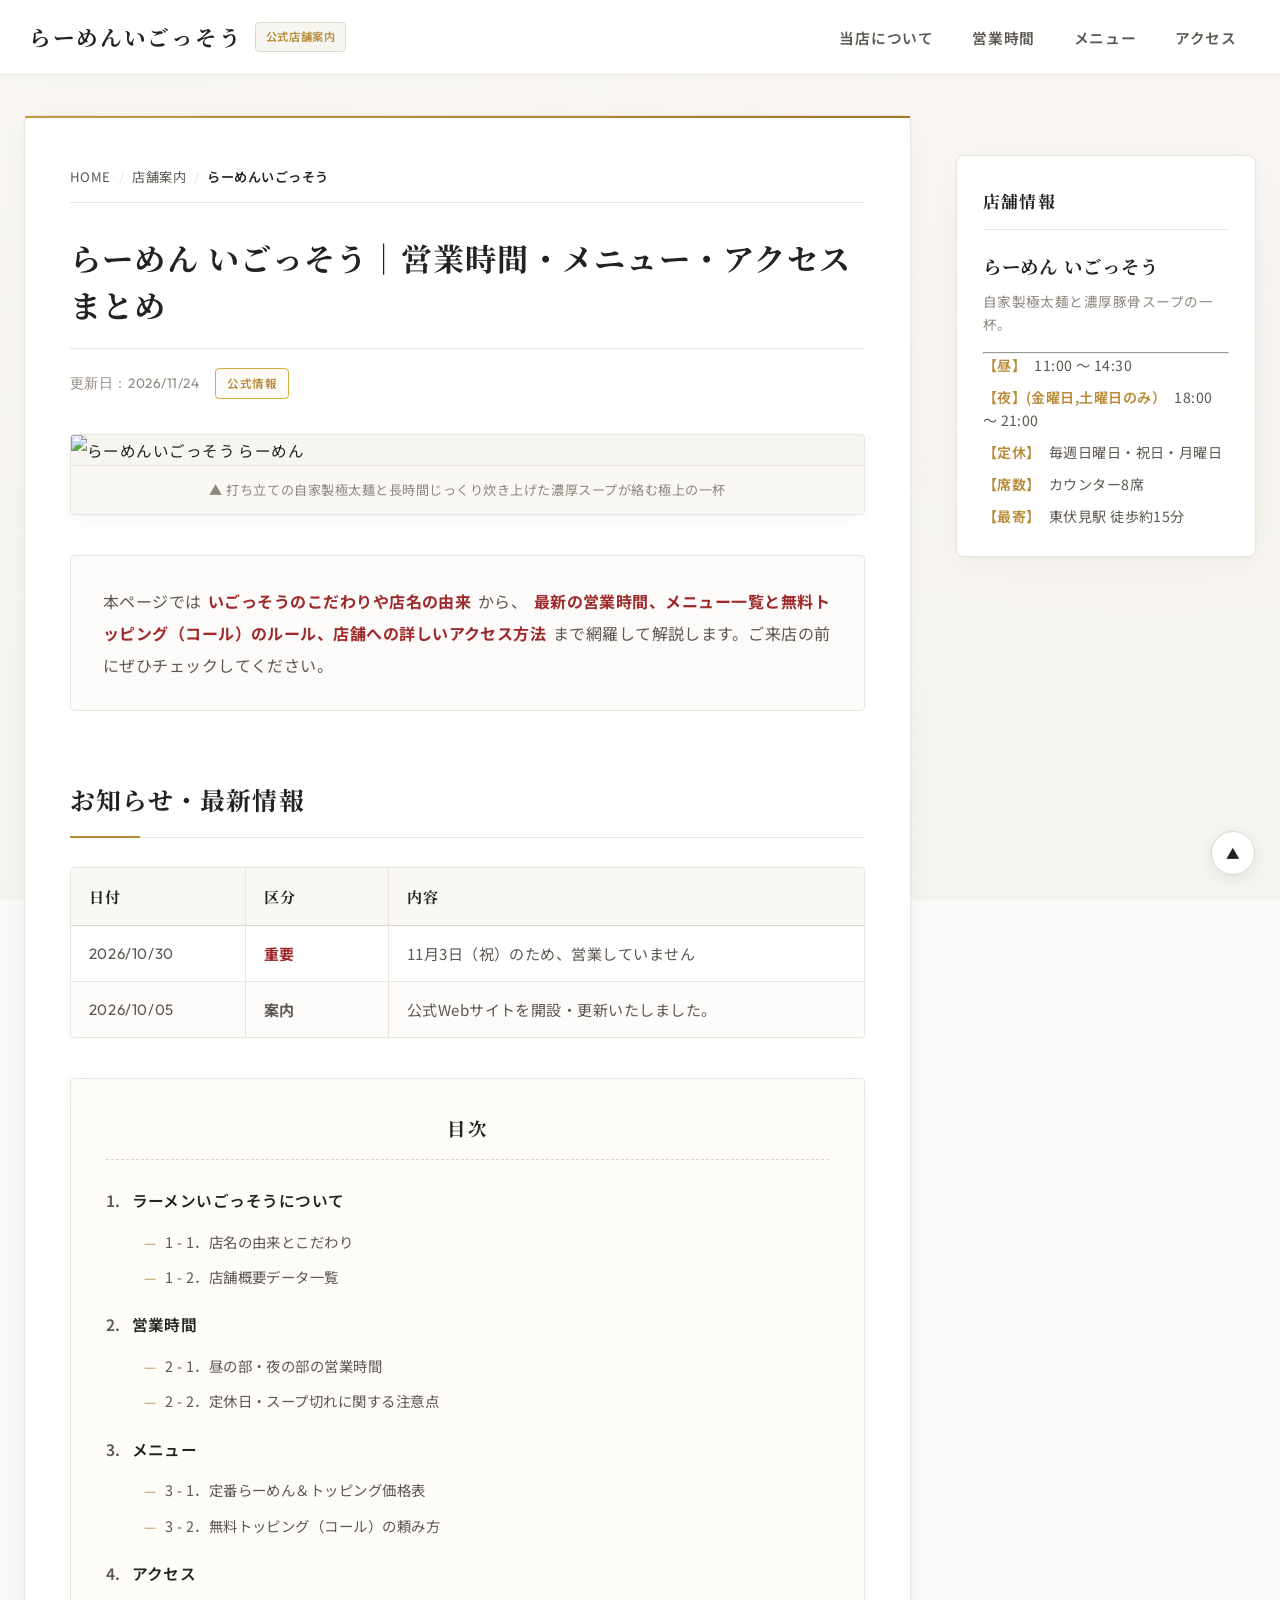
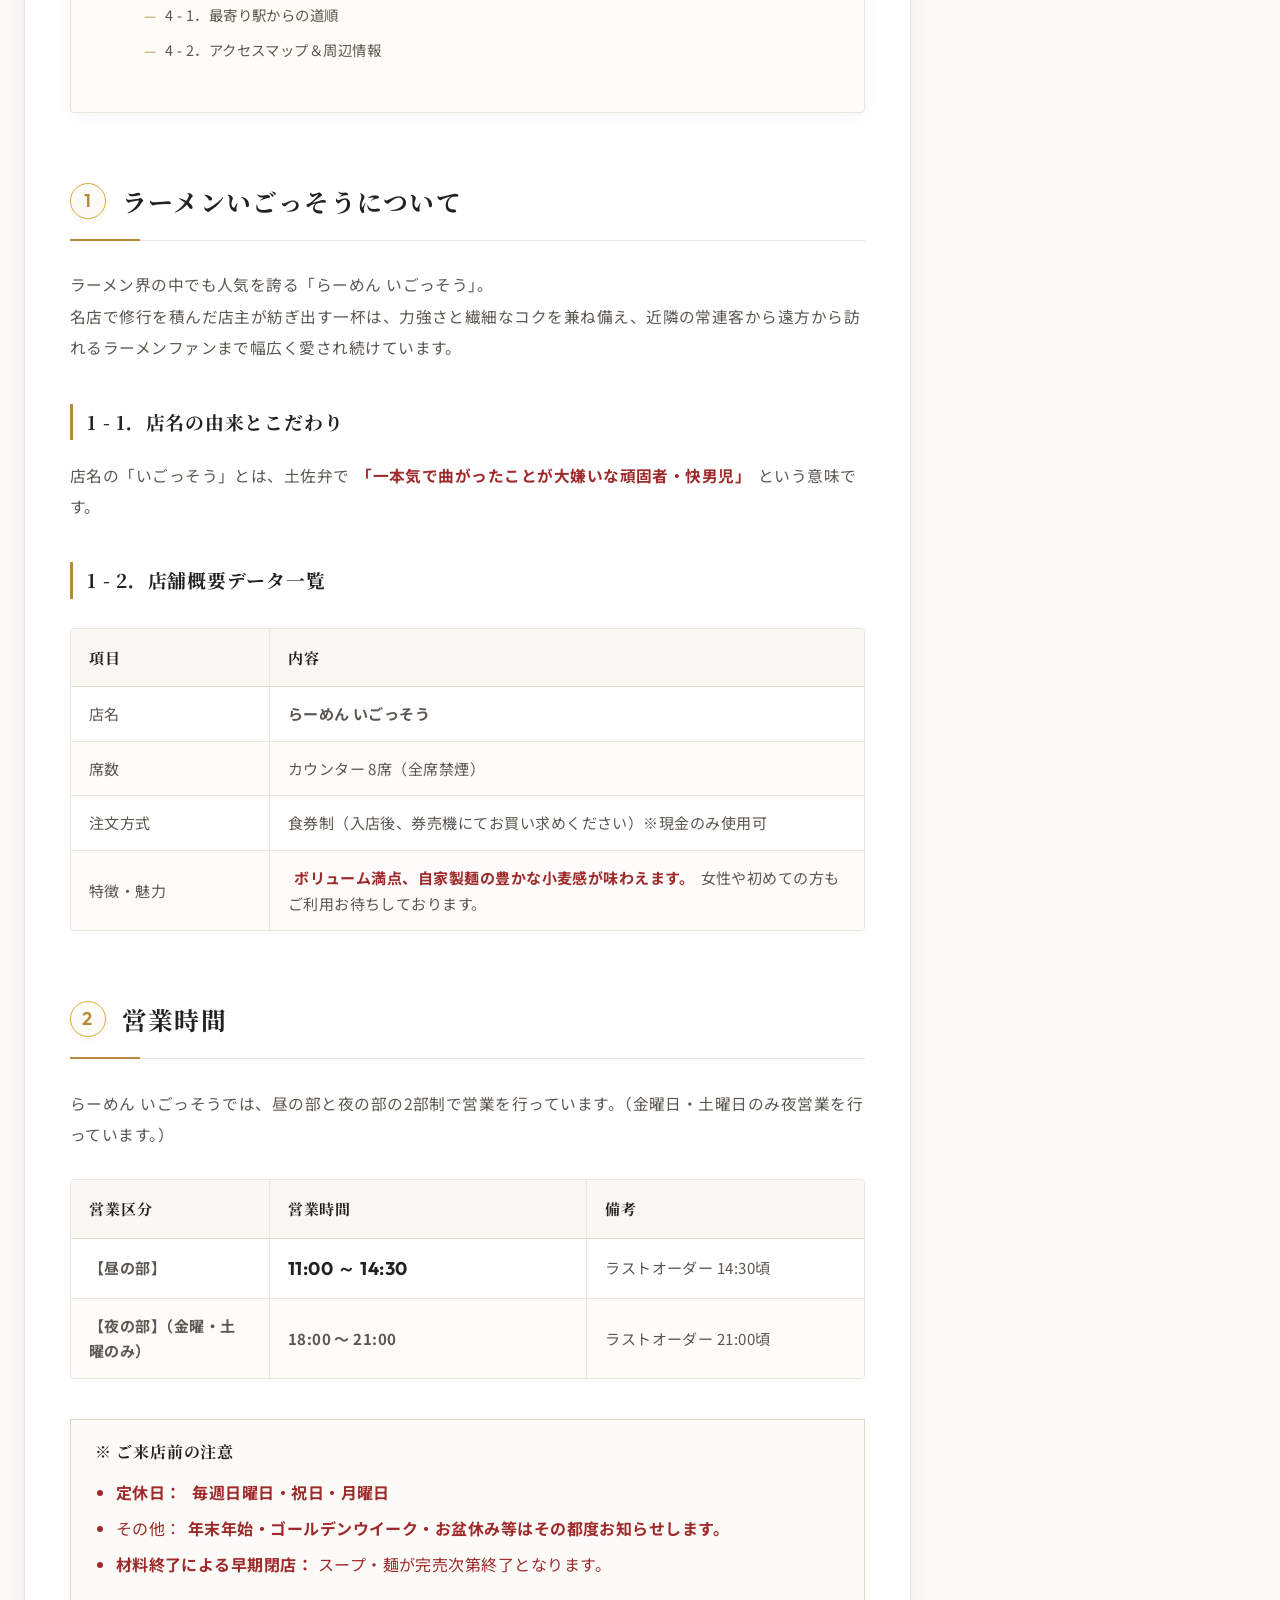
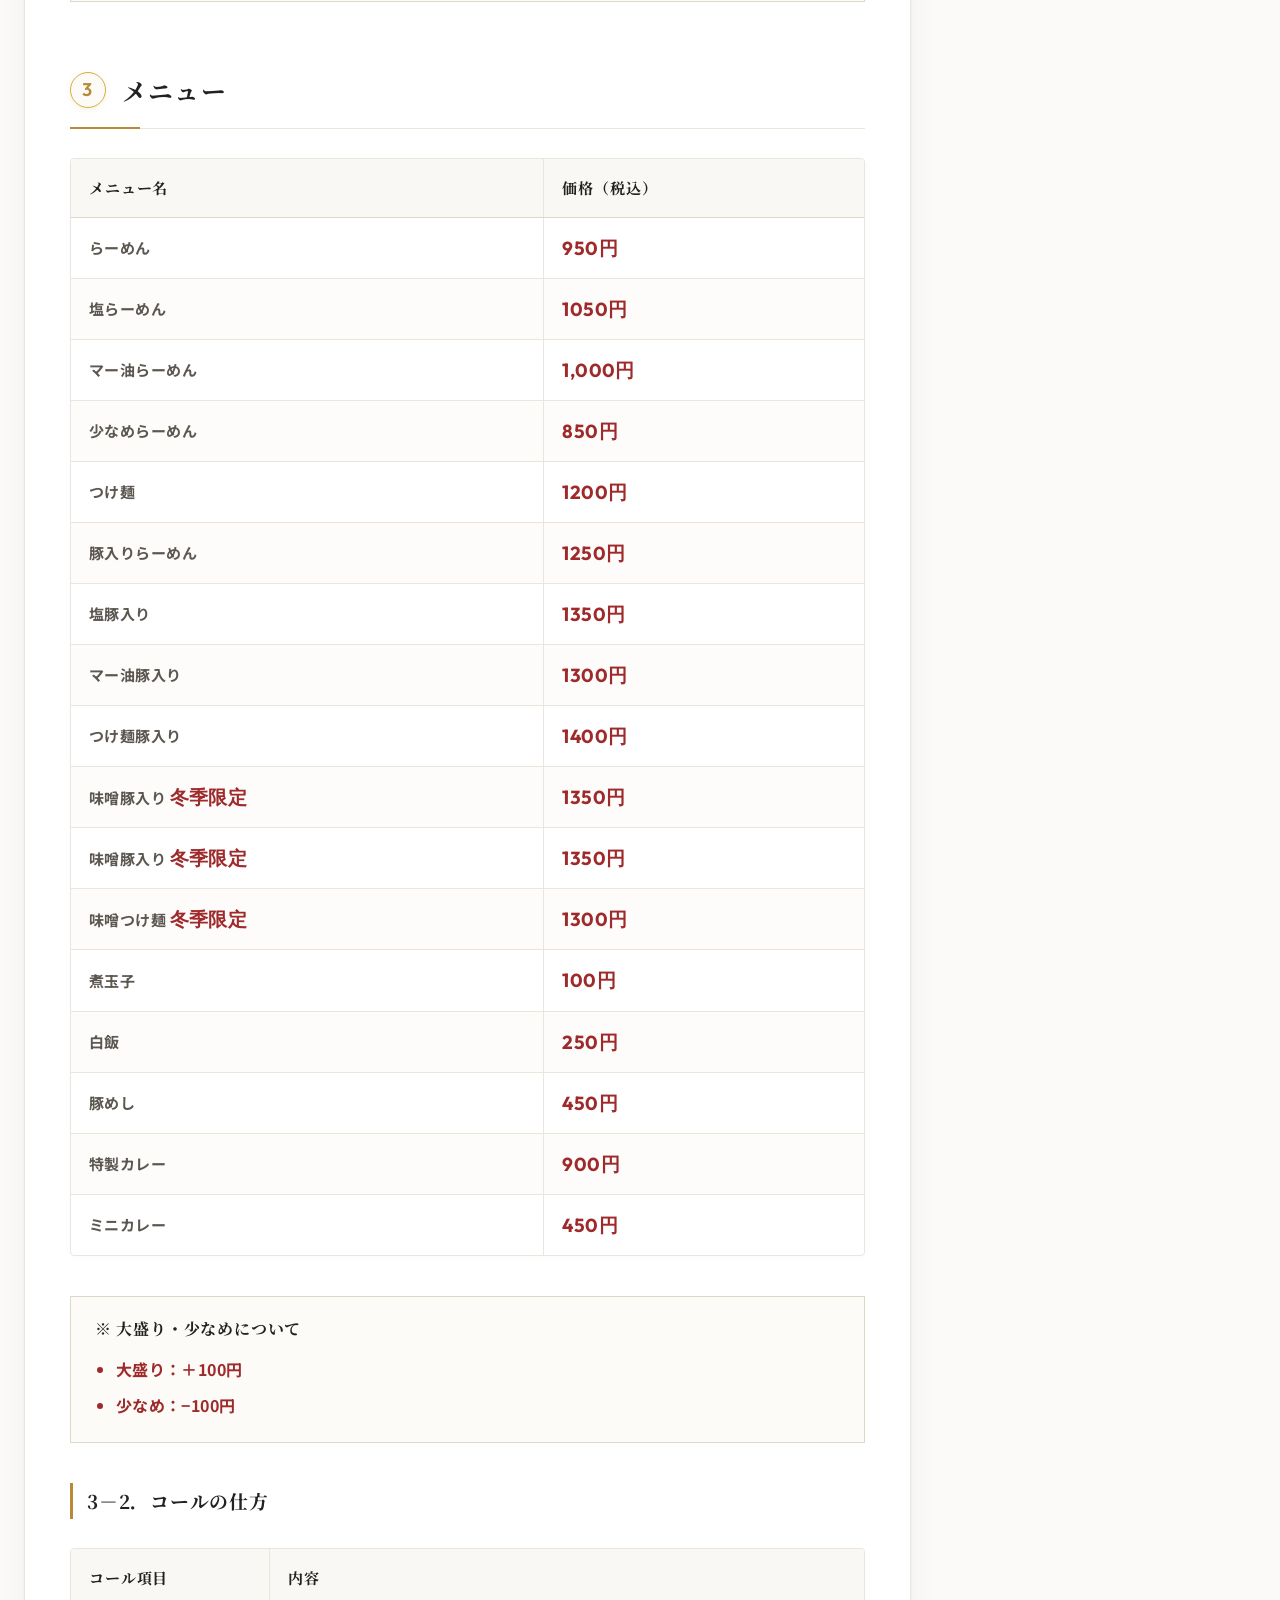
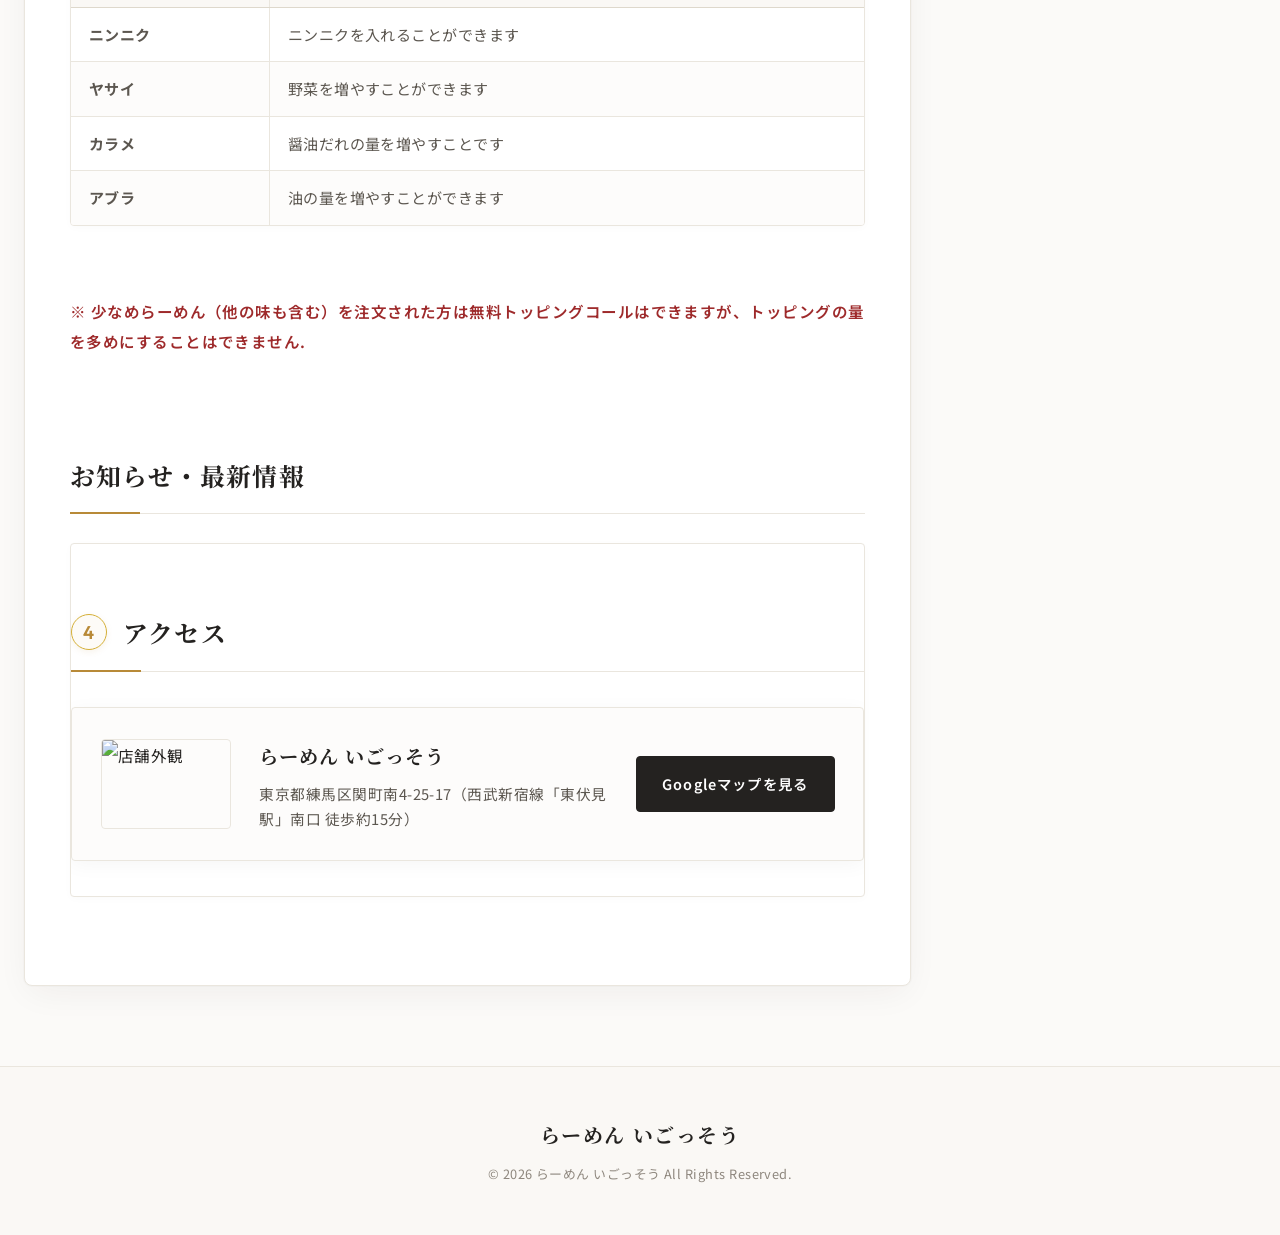
==== commit d8e75d4e: "Update print statement from 'Hello' to 'Goodbye'" ====
--- a/index.html
+++ b/index.html
@@ -174,7 +174,7 @@
       <h2 class="column-h2"><span>2</span><b>営業時間</b></h2>
       <div class="section-body">
         <p class="article-text">
-          らーめん いごっそうでは、昼の部と夜の部（金曜日・土曜日のみ夜営業を行っています。）
+          らーめん いごっそうでは、昼の部と夜の部の2部制で営業を行っています。（金曜日・土曜日のみ夜営業を行っています。）
         </p>
 
         <div class="table-container">
@@ -205,7 +205,7 @@
           <p class="callout-title">※ ご来店前の注意</p>
           <ul class="callout-list">
             <li><strong>定休日：</strong> <span class="highlight-red"><b>毎週日曜日・祝日・月曜日</b></span></li>
-            <li><srtong>その他：</srtong>年末年始・ゴールデンウイーク・お盆休み等はその都度お知らせします。</li>
+            <li><srtong>その他：</srtong><span class="highlight-red"><b>年末年始・ゴールデンウイーク・お盆休み等はその都度お知らせします。</b></span></li>
             <li><strong>材料終了による早期閉店：</strong> スープ・麺が完売次第終了となります。</li>
           </ul>
         </div>
@@ -262,15 +262,18 @@
                 <td><strong class="price-text">1400円</strong></td> 
               </tr>
               <tr>
-                <td><strong>味噌豚入り</strong><strong class="price-text">冬季限定</strong></td> 
+                <td><strong>味噌豚入り</strong>
+                  <strong class="price-text">冬季限定</strong></td> 
                 <td><strong class="price-text">1350円</strong></td> 
               </tr>
               <tr>
-                <td><strong>味噌豚入り</strong><strong class="price-text">冬季限定</strong></td> 
+                <td><strong>味噌豚入り</strong>
+                  <strong class="price-text">冬季限定</strong></td> 
                 <td><strong class="price-text">1350円</strong></td> 
               </tr>
               <tr>
-                <td><strong>味噌つけ麺</strong><strong class="price-text">冬季限定</strong></td> 
+                <td><strong>味噌つけ麺</strong>
+                  <strong class="price-text">冬季限定</strong></td> 
                 <td><strong class="price-text">1300円</strong></td> 
               </tr>
               <tr>
@@ -334,10 +337,14 @@
             </tbody>
           </table>
         </div>
-  </div>
-      <div class="callout-box warning">
-          <strong class="price-text">※ 少なめらーめん（他の味も含む）を注文された方は無料トッピングコールはできますが、トッピングの量を多めにすることはできません</strong>
-        </div>
+      <div>
+      <span class="highlight-red"><p>※ 少なめらーめん（他の味も含む）を注文された方は無料トッピングコールはできますが、トッピングの量を多めにすることはできません.</p></span>
+      </div>
+
+   <div id="topic-news" class="anchor-target"></div>
+      <h2 class="column-h2"><b>お知らせ・最新情報</b></h2>
+      <div class="section-body">
+        <div class="table-container">
 
       <!-- 04 アクセス -->
       <div id="topic-004" class="anchor-target"></div>
